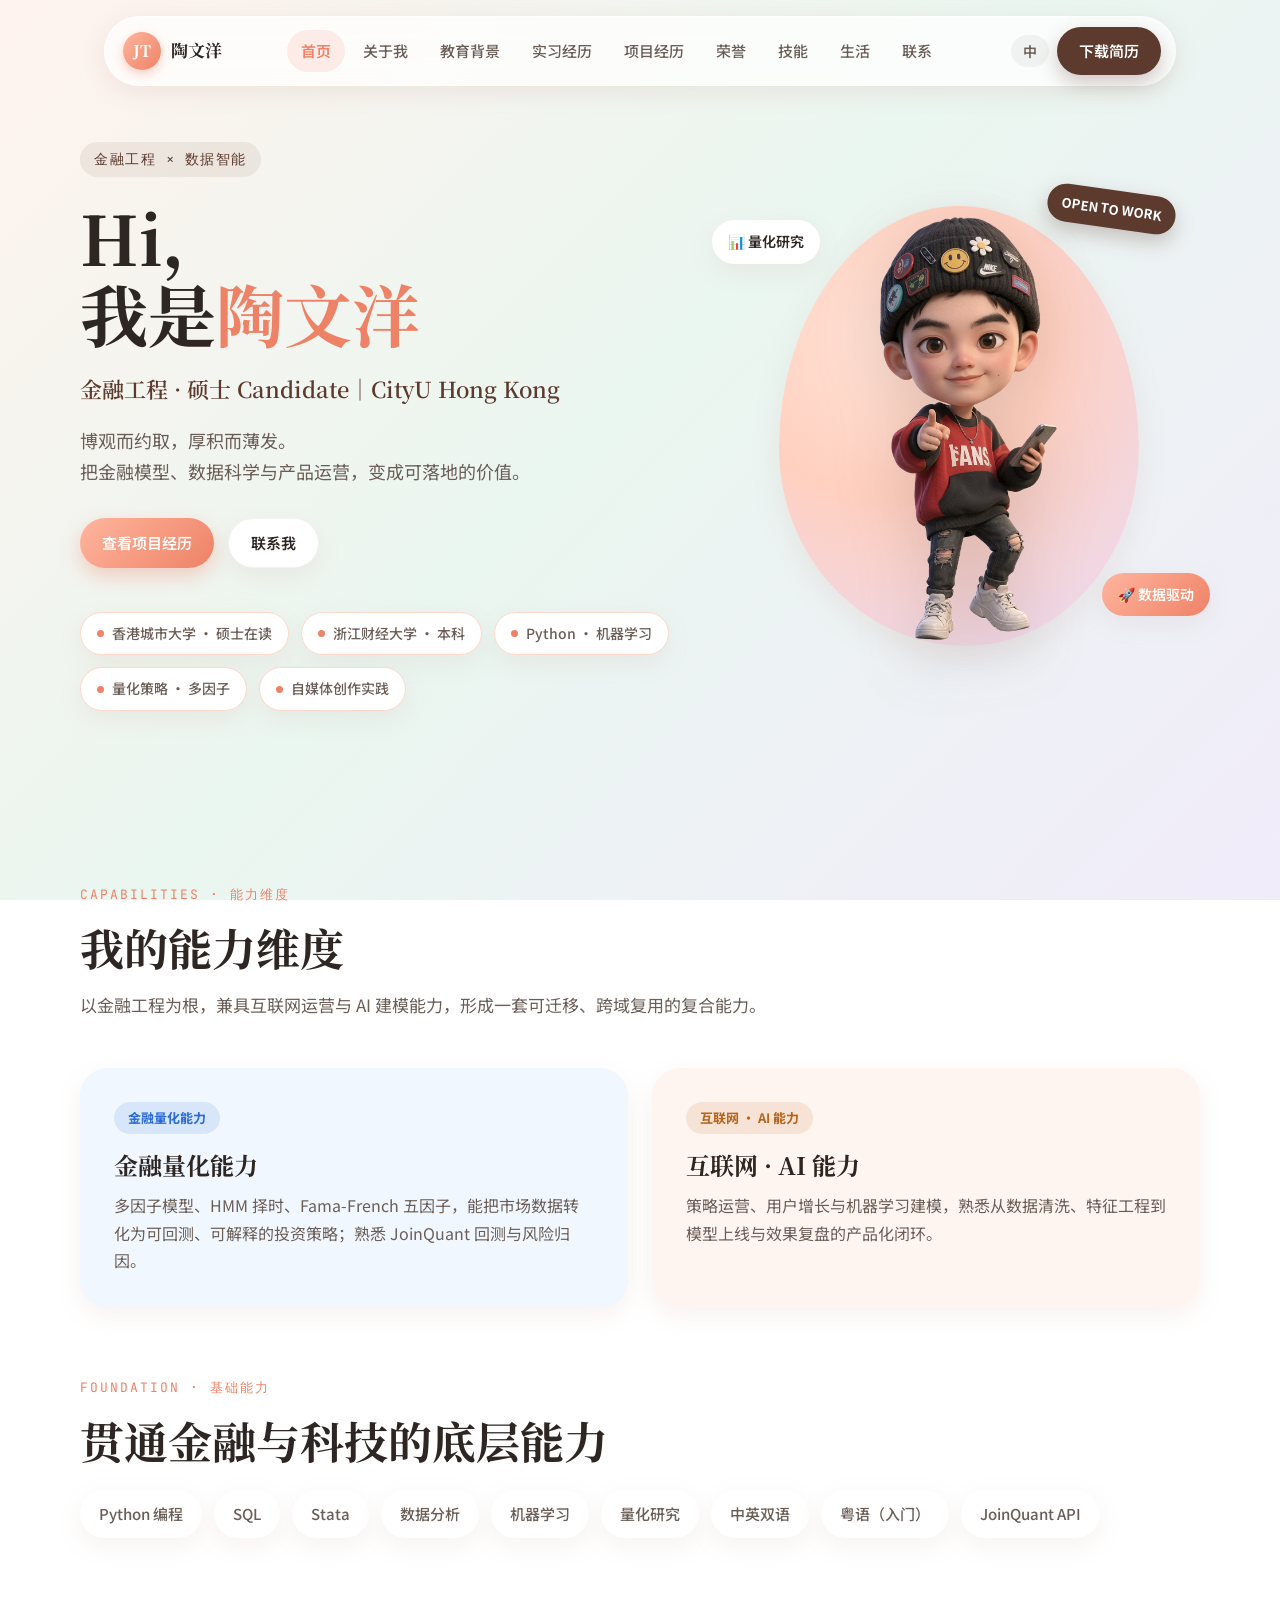
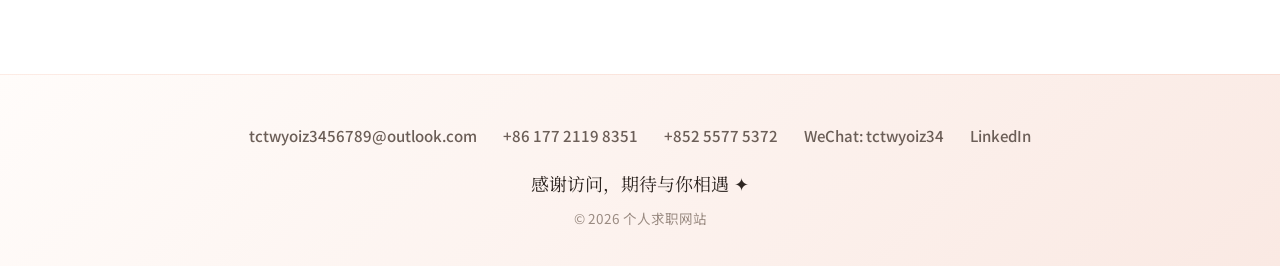
==== index.html @ 3be564c4 "Add files via upload" ====
<!DOCTYPE html>
<html lang="zh" data-page-node-id="HGCZAu6SCkssyH4ONYAT6A">
<head data-page-node-id="ztMA5O6Jk74NtXg8DKjMYG">
  <meta charset="UTF-8" data-page-node-id="okdvc0rqCOAyq1z3AoOAIO" />
  <meta name="viewport" content="width=device-width, initial-scale=1.0" data-page-node-id="atjAJL4JmsKKBjh7HoOicW" />
  <title>陶文洋 · 个人求职网站 | 金融工程 × 数据智能</title>
  <meta name="description" content="陶文洋，金融工程硕士 Candidate，专注金融量化与互联网·AI 双赛道。个人求职作品集。" data-page-node-id="PB8lwbDguREFxA2iLBNJ2D" />
  <link rel="icon" href="favicon.svg" type="image/svg+xml" data-page-node-id="lYcOvZOAtl0l9BUvnT6x2y" />
  <link rel="preconnect" href="https://fonts.googleapis.com" data-page-node-id="ipzkVomlw5WcFRAFGC3YGU" />
  <link rel="preconnect" href="https://fonts.gstatic.com" crossorigin data-page-node-id="OfeUR58mYa88HsqgcDB9MX" />
  <link href="https://fonts.googleapis.com/css2?family=Noto+Serif+SC:wght@500;700;900&family=Noto+Sans+SC:wght@400;500;700&family=JetBrains+Mono:wght@500;700&display=swap" rel="stylesheet" data-page-node-id="m3yijXS50ku7oP0UhLDVDu" />
  <link rel="stylesheet" href="css/style.css" data-page-node-id="I8Vbx2D0aiIJTwcYyL7A0w" />
</head>
<body data-page-node-id="hYBtbyQbdFGVHDDGsv6AEk">

  <!-- ===== 导航 (修改导航链接请编辑此处) ===== -->
  <header class="nav" data-page-node-id="6wsp2SfsJW3I4ilmCkv4wM">
    <div class="nav-inner" data-page-node-id="azlL2wlQqPzliMwYlq8Cqc">
      <a class="brand" href="index.html" data-page-node-id="M5NTtMMhMzD7dIlImCDphD">
        <span class="brand-mark" data-page-node-id="Iva7DBSZ3DpYc9AAegDK9s">JT</span>
        <span class="brand-name" data-page-node-id="jWvAaGuV7AE2c5D4H3Ldff">陶文洋<span class="en" data-page-node-id="yWorthalez8X5XIBQxLYBg">Jason Tao</span></span>
      </a>
      <nav class="nav-links" id="navLinks" data-page-node-id="oaIxpnujLwlpHmhLCc3vUu">
        <a href="index.html" class="nav-link active" data-page-node-id="DvYVf6YpEthguFYqHiN1xa">首页<span class="en" data-page-node-id="Dxp3lV4vPGDH60gCmUEFe2">Home</span></a>
        <a href="about.html" class="nav-link" data-page-node-id="C2Rn5Ttvz99diOAYZId3iS">关于我<span class="en" data-page-node-id="UQL71hx9iTyB6U7ubv2bJK">About</span></a>
        <a href="education.html" class="nav-link" data-page-node-id="jRRTIvftXOGCrFhweIIQvN">教育背景<span class="en" data-page-node-id="HraQ6DBRVkSQqJN0jchoPb">Education</span></a>
        <a href="experience.html" class="nav-link" data-page-node-id="7sznHyNEAHzp6gCNDh43Af">实习经历<span class="en" data-page-node-id="ajGaj5RjOqFYc8KhWw6AkU">Experience</span></a>
        <a href="projects.html" class="nav-link" data-page-node-id="gLWFcgfh42DO2Ua69LxfEh">项目经历<span class="en" data-page-node-id="vXVlvmGCMGJfBEHS90t438">Projects</span></a>
        <a href="honors.html" class="nav-link" data-page-node-id="AsiPuQl8VYMZNdKSEeGCT1">荣誉<span class="en" data-page-node-id="cpeSrlrFBumrq1B7dasQQ2">Honors</span></a>
        <a href="skills.html" class="nav-link" data-page-node-id="9EeXedzUL9mwE3RoP1Bqkw">技能<span class="en" data-page-node-id="4e2kDvM4vXPnr2GbPGQT5u">Skills</span></a>
        <a href="life.html" class="nav-link" data-page-node-id="3TQETULD5VaLRDDQntkN8Z">生活<span class="en" data-page-node-id="nS8OkK5wEjHlEuGhWfxbwp">Life</span></a>
        <a href="contact.html" class="nav-link" data-page-node-id="ODPrbhNFMTrLta4YXChsmy">联系<span class="en" data-page-node-id="HK3AHSlRPppPAF0AefjosV">Contact</span></a>
      </nav>
      <div class="nav-actions" data-page-node-id="4JTWXA9i94E9KGYX30EgIO">
        <button class="lang-toggle" id="langToggle" aria-pressed="false" data-page-node-id="v0tyjlV9k3yO5RoJ5mbQmK"><span class="zh" data-page-node-id="iOwQlHqnkni3JB7F2kh2Xp">中</span><span class="en" data-page-node-id="ApRNQJ4B96JOzGtteyUjBe">EN</span></button>
        <a class="btn btn-cocoa" href="contact.html" data-page-node-id="UkM9Prh23BmYmo3nyWvw7y">下载简历<span class="en" data-page-node-id="uOiN682wVUHZUyPEBogty2">CV</span></a>
        <button class="nav-burger" id="navBurger" aria-label="菜单" data-page-node-id="dMd8npaTsB8ShnSmP2pvCT">☰</button>
      </div>
    </div>
  </header>

  <main data-page-node-id="Sk23AwGW92ocGoupwdxRRt">
    <!-- ===== Hero ===== -->
    <section class="hero container" data-page-node-id="kCX5NRdAInGhgAdZJDXrEL">
      <div class="hero-grid" data-page-node-id="XnhyWxDB4tHoLNGZK0jVSM">
        <div class="hero-left" data-page-node-id="Nr1gHcx1xA1qUfOAamsyTS">
          <span class="hero-eyebrow" data-page-node-id="VbIqShwkXaa4EEfw1yEztp">金融工程 × 数据智能</span>
          <h1 class="hero-title" data-page-node-id="xfJoajE42vMWG7uY2NGisi">Hi，<br  data-page-node-id="kUvfpS9HjF1U1ZDuTrrEBx"/>我是<span class="accent" data-page-node-id="eSCwtOgoaW5n5dcxHPpOZJ">陶文洋</span></h1>
          <p class="hero-sub" data-page-node-id="WHyxgEuM7bh4q5C0L9F9uC">金融工程 · 硕士 Candidate｜CityU Hong Kong</p>
          <p class="hero-intro" data-page-node-id="OhuVehTMVu5YUVWGEdFTis">博观而约取，厚积而薄发。<br  data-page-node-id="FqtRRG7Rx0WvNEyyIHaEj8"/>把金融模型、数据科学与产品运营，变成可落地的价值。</p>
          <div class="hero-cta" data-page-node-id="r0gTTeQOYsEyCqKIEsUNd6">
            <a class="btn btn-coral" href="projects.html" data-page-node-id="Lw497bhqlxhDjCFfDTwWVY">查看项目经历<span class="en" data-page-node-id="n76OEnfqSioXlixY888YFQ">View Projects</span></a>
            <a class="btn btn-ghost" href="contact.html" data-page-node-id="DGUVJnBN4ibbMHxDrhPh5x">联系我<span class="en" data-page-node-id="ACJFyJ1iKCLeYYRXU5O2TS">Contact</span></a>
          </div>
          <div class="trust" data-page-node-id="YVHhR92HFBDaFelAOmZoeC">
            <span class="trust-chip" data-page-node-id="0ESbCfH5ufNpXWIblBEHDq"><span class="dot" data-page-node-id="ym3hHJZE03CwvTI8TDG71L"></span>香港城市大学 · 硕士在读</span>
            <span class="trust-chip" data-page-node-id="MGE9T8GaBUu2L7jG1BB8wV"><span class="dot" data-page-node-id="D22ixZ1GFZAxlumRiEmcr4"></span>浙江财经大学 · 本科</span>
            <span class="trust-chip" data-page-node-id="lW4qqjDWyPCUV8InPqcEru"><span class="dot" data-page-node-id="IdmvotSUMJ94KpD54wsRAb"></span>Python · 机器学习</span>
            <span class="trust-chip" data-page-node-id="otDS4l9G0JikWYbIHmNngi"><span class="dot" data-page-node-id="ghso9BrgWDfsvnKH8UHxIH"></span>量化策略 · 多因子</span>
            <span class="trust-chip" data-page-node-id="yU77paHA8JD7Erxk3jyKFZ"><span class="dot" data-page-node-id="NeFx4JdPAOoesEqYIiOMJ6"></span>自媒体创作实践</span>
          </div>
        </div>

        <div class="hero-portrait" data-page-node-id="HGV7Dt9VeCLxuc0ugU2LBy">
          <div class="hero-blob" data-page-node-id="KX4weX3c8CYZCCLlb5JCHd"></div>
          <div class="hero-photo-tilt">
            <img class="hero-photo" src="assets/avatar/avatar.png" alt="陶文洋形象照" data-page-node-id="n1ypHEOOnbJhDdtjPtlYXQ" />
          </div>
          <span class="greeting-bubble">👋 你好呀！</span>
          <span class="open-sticker" data-page-node-id="cg4m66Ra93QukkjnvC3R5l">OPEN TO WORK</span>
          <span class="hero-bubble b1" data-page-node-id="udQBppInl4jX3PWd0UbpXZ">📊 量化研究</span>
          <span class="hero-bubble b2" data-page-node-id="B6LHmWM5aWfhj5dv4ORext">🚀 数据驱动</span>
        </div>
      </div>
    </section>

    <!-- ===== 能力维度 (Pillars) ===== -->
    <section class="section container" data-page-node-id="4qb6lddgFLiKHb6AuDlyIi">
      <div class="section-head" data-page-node-id="XzYlnbyTclmayeqjJ8RU1K">
        <span class="eyebrow" data-page-node-id="EoxAAvEYRP3YxSR7i7wHWW">Capabilities · 能力维度</span>
        <h2 class="section-title" data-page-node-id="eeBYGEHiNToaNBGTuTKB0c">我的能力维度</h2>
        <p class="section-desc" data-page-node-id="iHHP5mq6ARusMEGp8CJQP1">以金融工程为根，兼具互联网运营与 AI 建模能力，形成一套可迁移、跨域复用的复合能力。</p>
      </div>
      <div class="pillars" data-page-node-id="awJnLFqe12il48XCGyDDYX">
        <div class="pillar-card blue" data-page-node-id="lalY9soUdKyuTJtl66RWWY">
          <span class="pillar-tag" data-page-node-id="8p9xKWOMEZWUeUafOUenO2">金融量化能力</span>
          <h3 data-page-node-id="6EcgmgLk8hf1nkekhWBs5H">金融量化能力</h3>
          <p data-page-node-id="9guZuypusHFeiWAY4nPVQl">多因子模型、HMM 择时、Fama-French 五因子，能把市场数据转化为可回测、可解释的投资策略；熟悉 JoinQuant 回测与风险归因。</p>
        </div>
        <div class="pillar-card peach" data-page-node-id="w9BWcxhA1by2PS6oqBiBiJ">
          <span class="pillar-tag" data-page-node-id="Gu7H2u9fmV84HVXJhog8kA">互联网 · AI 能力</span>
          <h3 data-page-node-id="JMLzoftyLbI3jJsiy5UUUu">互联网 · AI 能力</h3>
          <p data-page-node-id="WXGXzPVGOGbjG3HyGkrHez">策略运营、用户增长与机器学习建模，熟悉从数据清洗、特征工程到模型上线与效果复盘的产品化闭环。</p>
        </div>
      </div>

      <!-- 基础能力 -->
      <div class="foundation section-head" style="margin-top:64px;margin-bottom:0;" data-page-node-id="dUEFXOutkCx1bNRkHGxhoA">
        <span class="eyebrow" data-page-node-id="39sD5ioiSeECnFjIWfuF3C">Foundation · 基础能力</span>
        <h2 class="section-title" data-page-node-id="m6EH7sx9rJmlWiZUOJHiKU">贯通金融与科技的底层能力</h2>
      </div>
      <div class="chip-row" data-page-node-id="kzS0aGUZiHECz9YFuKvXy0">
        <span class="chip" data-page-node-id="bnt8k8asngT45tgMhxornY">Python 编程</span>
        <span class="chip" data-page-node-id="cTaPnIryZnJPgxLD8DGHPj">SQL</span>
        <span class="chip" data-page-node-id="8IOXlj5rSFY73ihZZnnB1w">Stata</span>
        <span class="chip" data-page-node-id="WYV7sY7AXcAyCHHDmERw6e">数据分析</span>
        <span class="chip" data-page-node-id="GMKAK7QevX6a7YYOODFr29">机器学习</span>
        <span class="chip" data-page-node-id="BN6aUrd01XHdaIZ9aWIzDc">量化研究</span>
        <span class="chip" data-page-node-id="fXWxZuqDkVKlDl2sd1LhzJ">中英双语</span>
        <span class="chip" data-page-node-id="9RhUkP2di4yifQVsB4pvfR">粤语（入门）</span>
        <span class="chip" data-page-node-id="p7X8eSK06aKg7c96JufEyX">JoinQuant API</span>
      </div>
    </section>
  </main>

  <!-- ===== 页脚 ===== -->
  <footer class="footer" data-page-node-id="If5BLTi0AkA21oQnDkbyLo">
    <div class="footer-inner" data-page-node-id="qrSNuOX9yaHE77ggRrOZtF">
      <div class="footer-contact" data-page-node-id="24LrbbiNY7FusYqMOA5mFr">
        <a href="mailto:tctwyoiz3456789@outlook.com" data-page-node-id="e9vYpSnWDSXZbjJUGneBIW">tctwyoiz3456789@outlook.com</a>
        <a href="tel:+8617721198351" data-page-node-id="Gx67Iby0rZ4EI8cJgrvdKw">+86 177 2119 8351</a>
        <a href="tel:+85255775372" data-page-node-id="p8C7RdXkdpTzZweRn0bALK">+852 5577 5372</a>
        <span data-page-node-id="aQqH3SNRKsyUoGHsLzRa7J">WeChat: tctwyoiz34</span>
        <a href="https://www.linkedin.com/in/wenyang-tao-t55775372" target="_blank" rel="noopener" data-page-node-id="RBtqF8cVFiSPauZwQnNECX">LinkedIn</a>
      </div>
      <p class="footer-sign" data-page-node-id="yd0NRMvc19B8yGkn4LhNgR">感谢访问，期待与你相遇 ✦</p>
      <p class="footer-copy" data-page-node-id="KS7kyJKObi59AbEGEGCTAp">© 2026 个人求职网站</p>
    </div>
  </footer>

  <script src="js/main.js"></script>
</body>
</html>
---- css/style.css ----
/* =============================================================
   陶文洋 · 个人求职网站 — 共享样式表 (style.css)
   设计语言：轻熟 Z 世代 / 柔和粉彩 (蜜桃 → 薄荷 → 淡紫)
   修改指南：所有可调整的“设计变量”都集中在下方的 :root 里，
   改颜色 / 字体 / 圆角 / 阴影，只需动这一处，全站即时生效。
   ============================================================= */

:root {
  /* ---------- 配色 (Color) ---------- */
  --peach:        #FFD9C9;   /* 蜜桃 */
  --mint:         #D9F0E6;   /* 薄荷 */
  --lavender:     #E6E0F5;   /* 淡紫 */
  --coral:        #EE8266;   /* 主强调色 · 珊瑚 */
  --coral-light:  #FFB59E;   /* 珊瑚浅色 */
  --cocoa:        #5C3A2E;   /* 暖可可 · 主行动按钮 */
  --cocoa-soft:   #7A5246;
  --ink:          #2E2622;   /* 主文字 · 暖近黑 */
  --ink-soft:     #6B5E57;   /* 次要文字 */
  --ink-faint:    #9A8B82;   /* 占位 / 辅助 */
  --white:        #FFFFFF;
  --card-blue:    #F0F7FF;   /* 金融量化能力卡背景 */
  --tag-blue:     #2B6BD6;   /* 金融量化标签 */
  --card-peach:   #FFF5F0;   /* 互联网·AI 能力卡背景 */
  --tag-brown:    #B5651D;   /* 互联网·AI 标签 · 暖棕 */

  /* 背景渐变 (全站柔和粉彩) */
  --bg-gradient: linear-gradient(135deg, #FFF3EE 0%, #EAF6F0 48%, #F1ECFA 100%);
  --footer-gradient: linear-gradient(135deg, #FFFCFA 0%, #FAE9E3 100%);
  --hero-blob:  radial-gradient(circle at 30% 30%, #FFE3D6 0%, #FFD0C0 40%, #E9DBF6 100%);

  /* ---------- 字体 (Typography) ---------- */
  --font-display: "Noto Serif SC", "Songti SC", "SimSun", serif;
  --font-body:    "Noto Sans SC", "Inter", system-ui, -apple-system, "PingFang SC", sans-serif;
  --font-mono:    "JetBrains Mono", "SFMono-Regular", Consolas, monospace;

  /* ---------- 圆角 (Radius) ---------- */
  --r-sm: 12px;
  --r:    20px;
  --r-lg: 28px;
  --r-pill: 999px;

  /* ---------- 阴影 (Shadow) ---------- */
  --sh-soft: 0 10px 30px rgba(180, 130, 110, 0.12);
  --sh-card: 0 8px 24px rgba(180, 130, 110, 0.10);
  --sh-nav:  0 6px 24px rgba(180, 130, 110, 0.14);
  --sh-cocoa: 0 8px 20px rgba(92, 58, 46, 0.28);

  /* ---------- 布局 (Layout) ---------- */
  --maxw: 1120px;
  --gap: 24px;
  --section-y: 96px;
}

/* =============================================================
   Base / Reset
   ============================================================= */
*, *::before, *::after { box-sizing: border-box; }
html { scroll-behavior: smooth; }
body {
  margin: 0;
  font-family: var(--font-body);
  color: var(--ink);
  background: var(--bg-gradient);
  background-attachment: fixed;
  line-height: 1.7;
  -webkit-font-smoothing: antialiased;
  text-rendering: optimizeLegibility;
}
img { max-width: 100%; display: block; }
a { color: inherit; text-decoration: none; }
h1, h2, h3, h4 { font-family: var(--font-display); font-weight: 700; line-height: 1.25; margin: 0; color: var(--ink); }
p { margin: 0; }
button { font-family: inherit; cursor: pointer; border: none; background: none; }

/* 双语切换：默认显示中文，英文隐藏 */
.zh { display: inline; }
.en { display: none; }
html[lang="en"] .zh { display: none; }
html[lang="en"] .en { display: inline; }

.container { max-width: var(--maxw); margin: 0 auto; padding: 0 24px; }

/* =============================================================
   导航 (Navigation) — 毛玻璃胶囊
   ============================================================= */
.nav {
  position: sticky; top: 16px; z-index: 100;
  margin: 16px auto 0; max-width: var(--maxw);
  padding: 0 24px;
}
.nav-inner {
  display: flex; align-items: center; justify-content: space-between;
  gap: 16px;
  background: rgba(255, 255, 255, 0.75);
  backdrop-filter: blur(14px);
  -webkit-backdrop-filter: blur(14px);
  border: 1px solid rgba(255, 255, 255, 0.6);
  border-radius: var(--r-pill);
  box-shadow: var(--sh-nav);
  padding: 10px 14px 10px 18px;
}
.brand { display: flex; align-items: center; gap: 10px; flex-shrink: 0; }
.brand-mark {
  width: 38px; height: 38px; border-radius: 50%;
  display: grid; place-items: center;
  font-family: var(--font-display); font-weight: 700; font-size: 16px; color: #fff;
  background: linear-gradient(135deg, var(--coral-light), var(--coral));
  box-shadow: 0 4px 12px rgba(238, 130, 102, 0.4);
}
.brand-name { font-family: var(--font-display); font-weight: 700; font-size: 17px; }

.nav-links { display: flex; align-items: center; gap: 4px; flex-wrap: wrap; justify-content: center; }
.nav-link {
  position: relative;
  padding: 8px 14px; border-radius: var(--r-pill);
  font-size: 15px; color: var(--ink-soft); font-weight: 500;
  transition: color .2s, background .2s;
  white-space: nowrap;
}
.nav-link:hover { color: var(--ink); background: rgba(238,130,102,0.10); }
.nav-link.active { color: var(--coral); font-weight: 600; background: rgba(238,130,102,0.14); }

.nav-actions { display: flex; align-items: center; gap: 8px; flex-shrink: 0; }
.lang-toggle {
  display: inline-flex; align-items: center; gap: 2px;
  padding: 6px 12px; border-radius: var(--r-pill);
  background: rgba(46,38,34,0.05); color: var(--ink-soft);
  font-weight: 600; font-size: 14px; transition: background .2s, color .2s;
}
.lang-toggle .en { color: var(--ink-faint); }
.lang-toggle[aria-pressed="true"] { background: rgba(238,130,102,0.16); color: var(--coral); }
.lang-toggle[aria-pressed="true"] .zh { color: var(--ink-faint); }
.lang-toggle[aria-pressed="true"] .en { color: var(--coral); }

.btn {
  display: inline-flex; align-items: center; justify-content: center; gap: 8px;
  padding: 11px 22px; border-radius: var(--r-pill);
  font-weight: 600; font-size: 15px; transition: transform .15s, box-shadow .2s, background .2s;
}
.btn:hover { transform: translateY(-2px); }
.btn-cocoa { background: var(--cocoa); color: #fff; box-shadow: var(--sh-cocoa); }
.btn-cocoa:hover { background: var(--cocoa-soft); }
.btn-coral { background: linear-gradient(135deg, var(--coral-light), var(--coral)); color: #fff; box-shadow: 0 8px 20px rgba(238,130,102,0.35); }
.btn-ghost { background: #fff; color: var(--ink); box-shadow: var(--sh-card); border: 1px solid rgba(46,38,34,0.06); }

.nav-burger { display: none; font-size: 22px; color: var(--ink); padding: 4px 10px; }

/* =============================================================
   区块通用 (Section)
   ============================================================= */
.section { padding: var(--section-y) 0; }
.section-head { max-width: 720px; margin-bottom: 48px; }
.eyebrow {
  display: inline-block; font-family: var(--font-mono); font-size: 13px; letter-spacing: 2px;
  color: var(--coral); text-transform: uppercase; margin-bottom: 14px;
}
.section-title { font-size: clamp(30px, 4vw, 44px); }
.section-desc { margin-top: 16px; color: var(--ink-soft); font-size: 17px; }

/* =============================================================
   首页 Hero
   ============================================================= */
.hero { padding: 56px 0 72px; }
.hero-grid {
  display: grid; grid-template-columns: 1.1fr 0.9fr; gap: 48px; align-items: center;
}
.hero-eyebrow {
  display: inline-block; font-family: var(--font-mono); font-size: 14px; letter-spacing: 1.5px;
  color: var(--cocoa); background: rgba(92,58,46,0.08);
  padding: 6px 14px; border-radius: var(--r-pill); margin-bottom: 22px;
}
.hero-title { font-size: clamp(40px, 6vw, 68px); line-height: 1.12; }
.hero-title .accent { color: var(--coral); }
.hero-sub { margin-top: 18px; font-family: var(--font-display); font-size: 22px; color: var(--cocoa); font-weight: 600; }
.hero-intro { margin-top: 18px; font-size: 18px; color: var(--ink-soft); max-width: 520px; }
.hero-cta { margin-top: 32px; display: flex; gap: 14px; flex-wrap: wrap; }

/* Hero 右侧人像 */
.hero-portrait { position: relative; display: grid; place-items: center; min-height: 460px; }
.hero-blob {
  position: absolute; width: 360px; height: 440px; border-radius: 50% 50% 48% 52% / 55% 55% 45% 45%;
  background: var(--hero-blob); box-shadow: var(--sh-soft); filter: blur(0.3px);
}
.hero-photo {
  position: relative; z-index: 2; width: 300px; height: 440px; object-fit: contain;
  filter: drop-shadow(0 18px 32px rgba(120,80,70,0.22));
}
.hero-bubble {
  position: absolute; z-index: 3; background: #fff; border-radius: var(--r-pill);
  padding: 10px 16px; font-size: 14px; font-weight: 600; color: var(--ink);
  box-shadow: var(--sh-card);
}
.hero-bubble.b1 { top: 24px; left: -6px; }
.hero-bubble.b2 { bottom: 40px; right: -10px; background: linear-gradient(135deg, var(--coral-light), var(--coral)); color: #fff; }
.open-sticker {
  position: absolute; z-index: 4; top: -6px; right: 24px;
  background: var(--cocoa); color: #fff; font-weight: 700; font-size: 13px;
  padding: 8px 14px; border-radius: var(--r-pill); transform: rotate(8deg);
  box-shadow: var(--sh-cocoa);
}

/* =============================================================
   信任条 chips (Trust strip)
   ============================================================= */
.trust { display: flex; flex-wrap: wrap; gap: 12px; margin-top: 44px; }
.trust-chip {
  display: inline-flex; align-items: center; gap: 8px;
  background: #fff; border: 1px solid var(--peach);
  color: var(--ink-soft); font-size: 14px; font-weight: 500;
  padding: 9px 16px; border-radius: var(--r-pill); box-shadow: var(--sh-card);
}
.trust-chip .dot { width: 7px; height: 7px; border-radius: 50%; background: var(--coral); }

/* =============================================================
   能力维度 (Pillars) — 双卡
   ============================================================= */
.pillars { display: grid; grid-template-columns: 1fr 1fr; gap: 24px; }
.pillar-card {
  border-radius: var(--r-lg); padding: 34px; box-shadow: var(--sh-card);
  transition: transform .2s, box-shadow .2s;
}
.pillar-card:hover { transform: translateY(-4px); box-shadow: var(--sh-soft); }
.pillar-card.blue { background: var(--card-blue); }
.pillar-card.peach { background: var(--card-peach); }
.pillar-tag {
  display: inline-block; font-size: 13px; font-weight: 700; padding: 5px 14px;
  border-radius: var(--r-pill); margin-bottom: 16px;
}
.pillar-card.blue .pillar-tag { background: rgba(43,107,214,0.12); color: var(--tag-blue); }
.pillar-card.peach .pillar-tag { background: rgba(181,101,29,0.12); color: var(--tag-brown); }
.pillar-card h3 { font-size: 24px; margin-bottom: 12px; }
.pillar-card p { color: var(--ink-soft); font-size: 16px; }

/* 基础能力 chips */
.foundation { margin-top: 24px; }
.chip-row { display: flex; flex-wrap: wrap; gap: 12px; margin-top: 22px; }
.chip {
  background: #fff; border-radius: var(--r-pill); padding: 10px 18px;
  font-size: 15px; font-weight: 500; color: var(--ink-soft);
  box-shadow: var(--sh-card); border: 1px solid rgba(255,255,255,0.7);
}

/* =============================================================
   通用卡片网格
   ============================================================= */
.grid-2 { display: grid; grid-template-columns: 1fr 1fr; gap: 24px; }
.grid-3 { display: grid; grid-template-columns: repeat(3, 1fr); gap: 24px; }
.card {
  background: #fff; border-radius: var(--r-lg); padding: 30px;
  box-shadow: var(--sh-card); border: 1px solid rgba(255,255,255,0.7);
  transition: transform .2s, box-shadow .2s;
}
.card:hover { transform: translateY(-4px); box-shadow: var(--sh-soft); }
.card h3 { font-size: 21px; margin-bottom: 10px; }
.card .muted { color: var(--ink-soft); font-size: 15px; }
.tag {
  display: inline-block; font-size: 12.5px; font-weight: 700; padding: 4px 12px;
  border-radius: var(--r-pill); margin-bottom: 14px;
}
.tag-blue { background: var(--card-blue); color: var(--tag-blue); }
.tag-brown { background: var(--card-peach); color: var(--tag-brown); }
.tag-coral { background: rgba(238,130,102,0.14); color: var(--coral); }
.tag-mint { background: rgba(80,170,130,0.14); color: #2E8B6B; }

/* =============================================================
   教育 / 实习 时间线卡
   ============================================================= */
.timeline-card {
  display: grid; grid-template-columns: 48px 1fr; gap: 24px;
  background: #fff; border-radius: var(--r-lg); padding: 32px;
  box-shadow: var(--sh-card); border: 1px solid rgba(255,255,255,0.7);
}
.rail { position: relative; display: flex; flex-direction: column; align-items: center; }
.rail .dot { width: 16px; height: 16px; border-radius: 50%; background: var(--coral); box-shadow: 0 0 0 5px rgba(238,130,102,0.18); margin-top: 6px; }
.rail .line { flex: 1; width: 2px; background: linear-gradient(var(--coral-light), var(--lavender)); margin-top: 8px; }
.tc-body .tc-meta { display: flex; flex-wrap: wrap; align-items: baseline; gap: 10px 14px; }
.tc-body h3 { font-size: 22px; }
.tc-date { font-family: var(--font-mono); font-size: 14px; color: var(--coral); font-weight: 600; }
.tc-org { color: var(--ink-soft); font-weight: 600; }
.tc-role { font-size: 15px; color: var(--ink-soft); }
.tc-list { margin: 16px 0 0; padding-left: 0; list-style: none; }
.tc-list li {
  position: relative; padding-left: 22px; margin-bottom: 10px;
  color: var(--ink-soft); font-size: 15.5px;
}
.tc-list li::before { content: ""; position: absolute; left: 4px; top: 11px; width: 7px; height: 7px; border-radius: 50%; background: var(--coral-light); }
.stack { display: flex; flex-wrap: wrap; gap: 8px; margin-top: 16px; }
.stack span { font-family: var(--font-mono); font-size: 12.5px; background: rgba(46,38,34,0.05); color: var(--ink-soft); padding: 4px 10px; border-radius: var(--r-pill); }

/* =============================================================
   项目 (Projects) — 筛选 + 卡片
   ============================================================= */
.filters { display: flex; flex-wrap: wrap; gap: 10px; margin-bottom: 36px; }
.filter-tab {
  padding: 10px 20px; border-radius: var(--r-pill); font-weight: 600; font-size: 15px;
  background: #fff; color: var(--ink-soft); box-shadow: var(--sh-card); transition: all .2s;
}
.filter-tab:hover { color: var(--ink); }
.filter-tab.active { background: linear-gradient(135deg, var(--coral-light), var(--coral)); color: #fff; box-shadow: 0 8px 20px rgba(238,130,102,0.3); }

.project-card {
  background: #fff; border-radius: var(--r-lg); padding: 30px;
  box-shadow: var(--sh-card); border: 1px solid rgba(255,255,255,0.7);
  display: flex; flex-direction: column; gap: 14px; transition: transform .2s, box-shadow .2s;
}
.project-card:hover { transform: translateY(-4px); box-shadow: var(--sh-soft); }
.project-card h3 { font-size: 20px; }
.project-card .desc { color: var(--ink-soft); font-size: 15px; }
.metrics { display: flex; flex-wrap: wrap; gap: 16px; margin-top: 4px; }
.metric .num { font-family: var(--font-mono); font-size: 22px; font-weight: 700; color: var(--coral); }
.metric .lbl { font-size: 12.5px; color: var(--ink-faint); }
.project-card.hidden { display: none; }

/* =============================================================
   技能 2x2
   ============================================================= */
.skill-grid { display: grid; grid-template-columns: 1fr 1fr; gap: 24px; }
.skill-card { background: #fff; border-radius: var(--r-lg); padding: 32px; box-shadow: var(--sh-card); border: 1px solid rgba(255,255,255,0.7); }
.skill-card h3 { font-size: 20px; margin-bottom: 6px; }
.skill-card .sub { color: var(--ink-faint); font-size: 13px; margin-bottom: 18px; }
.skill-item { display: flex; align-items: center; justify-content: space-between; padding: 11px 0; border-bottom: 1px dashed rgba(46,38,34,0.08); }
.skill-item:last-child { border-bottom: none; }
.skill-item .name { font-weight: 500; }
.skill-item .lvl { font-size: 12.5px; color: var(--coral); font-weight: 600; }

/* =============================================================
   荣誉 卡片
   ============================================================= */
.honor-card {
  background: #fff; border-radius: var(--r); padding: 26px; box-shadow: var(--sh-card);
  border: 1px solid rgba(255,255,255,0.7); display: flex; gap: 16px; align-items: flex-start;
  transition: transform .2s, box-shadow .2s;
}
.honor-card:hover { transform: translateY(-3px); box-shadow: var(--sh-soft); }
.honor-ico { flex-shrink: 0; width: 44px; height: 44px; border-radius: 14px; display: grid; place-items: center; background: linear-gradient(135deg, var(--coral-light), var(--coral)); color: #fff; font-size: 20px; }
.honor-card h3 { font-size: 17px; margin-bottom: 4px; }
.honor-card .muted { color: var(--ink-faint); font-size: 13.5px; }

/* =============================================================
   联系 (Contact) 2x2
   ============================================================= */
.contact-grid { display: grid; grid-template-columns: 1fr 1fr; gap: 24px; }
.contact-card {
  background: #fff; border-radius: var(--r-lg); padding: 30px; box-shadow: var(--sh-card);
  border: 1px solid rgba(255,255,255,0.7); display: flex; gap: 18px; align-items: center;
}
.contact-ico { flex-shrink: 0; width: 52px; height: 52px; border-radius: 16px; display: grid; place-items: center; background: var(--card-blue); font-size: 22px; }
.contact-card h3 { font-size: 16px; color: var(--ink-faint); font-family: var(--font-body); font-weight: 600; }
.contact-card a, .contact-card .val { font-size: 18px; font-weight: 600; color: var(--ink); word-break: break-all; }
.cta-band {
  margin-top: 40px; text-align: center; background: linear-gradient(135deg, var(--coral-light), var(--coral));
  border-radius: var(--r-lg); padding: 40px; color: #fff; box-shadow: 0 14px 34px rgba(238,130,102,0.32);
}
.cta-band h3 { color: #fff; font-size: 26px; margin-bottom: 8px; }
.cta-band p { opacity: .92; margin-bottom: 22px; }

/* =============================================================
   关于我 (About)
   ============================================================= */
.about-grid { display: grid; grid-template-columns: 0.8fr 1.2fr; gap: 48px; align-items: start; }
.about-portrait { position: relative; }
.about-portrait img { width: 100%; max-width: 320px; border-radius: var(--r-lg); box-shadow: var(--sh-soft); }
.about-bio p { color: var(--ink-soft); font-size: 16.5px; margin-bottom: 16px; }
.about-traits { display: flex; flex-wrap: wrap; gap: 10px; margin-top: 18px; }
.trait { background: rgba(238,130,102,0.12); color: var(--coral); font-weight: 600; font-size: 14px; padding: 8px 16px; border-radius: var(--r-pill); }

/* =============================================================
   生活 (Life)
   ============================================================= */
.hobby-grid { display: grid; grid-template-columns: repeat(4, 1fr); gap: 20px; }
.hobby-card {
  background: #fff; border-radius: var(--r-lg); padding: 22px; text-align: center;
  box-shadow: var(--sh-card); border: 1px solid rgba(255,255,255,0.7); transition: transform .2s;
}
.hobby-card:hover { transform: translateY(-4px); }
.hobby-card img { width: 100%; height: 180px; object-fit: contain; margin-bottom: 12px; }
.hobby-card h4 { font-family: var(--font-body); font-weight: 700; font-size: 16px; }

/* 旅游横向滚动图集 */
.gallery-scroll {
  display: flex; gap: 18px; overflow-x: auto; padding: 6px 2px 18px;
  scroll-snap-type: x mandatory; -webkit-overflow-scrolling: touch;
}
.gallery-scroll::-webkit-scrollbar { height: 8px; }
.gallery-scroll::-webkit-scrollbar-thumb { background: var(--coral-light); border-radius: 99px; }
.gallery-scroll img { width: 380px; height: 250px; object-fit: cover; border-radius: var(--r); scroll-snap-align: start; box-shadow: var(--sh-card); flex-shrink: 0; }

/* 创作时间线 */
.creation-grid { display: grid; grid-template-columns: repeat(2, 1fr); gap: 24px; }
.creation-card { background: #fff; border-radius: var(--r); padding: 18px; box-shadow: var(--sh-card); border: 1px solid rgba(255,255,255,0.7); }
.creation-card img { width: 100%; border-radius: var(--r-sm); margin-bottom: 12px; }
.creation-card .date { font-family: var(--font-mono); font-size: 13px; color: var(--coral); font-weight: 600; }
.creation-card h4 { font-family: var(--font-body); font-size: 16px; margin-top: 4px; }

/* =============================================================
   页脚 (Footer) — 浅暖渐变，无品牌块
   ============================================================= */
.footer { margin-top: 40px; background: var(--footer-gradient); border-top: 1px solid rgba(238,130,102,0.12); }
.footer-inner { max-width: var(--maxw); margin: 0 auto; padding: 48px 24px 36px; text-align: center; }
.footer-contact { display: flex; flex-wrap: wrap; justify-content: center; gap: 12px 26px; margin-bottom: 20px; }
.footer-contact a, .footer-contact span { color: var(--ink-soft); font-size: 15px; font-weight: 500; }
.footer-contact a:hover { color: var(--coral); }
.footer-sign { font-family: var(--font-display); font-size: 18px; color: var(--ink); margin-bottom: 8px; }
.footer-copy { color: var(--ink-faint); font-size: 13.5px; }

/* =============================================================
   交互增强 (Micro-interactions)
   — 角色动态感（漂浮 / 打招呼 / 鼠标跟随）· 气泡悬浮 · 按压反馈 · 点击涟漪
   说明：纯 CSS + main.js，无需改结构即可生效；要调强度改下面的数值即可。
   ============================================================= */

/* 角色呼吸式漂浮（默认一直轻轻浮动） */
@keyframes floatY {
  0%, 100% { transform: translateY(0) rotate(0deg); }
  50%      { transform: translateY(-14px) rotate(-1.2deg); }
}
.hero-photo {
  animation: floatY 4.5s ease-in-out infinite;
  transform-origin: bottom center;
  will-change: transform;
}
.about-portrait img { animation: floatY 5s ease-in-out infinite; transform-origin: bottom center; }

/* 鼠标跟随倾斜容器（由 main.js 注入 --rx / --ry） */
.hero-photo-tilt {
  position: relative; z-index: 2;
  transform: perspective(900px) rotateY(var(--ry, 0deg)) rotateX(var(--rx, 0deg));
  transition: transform .25s ease-out;
  transform-style: preserve-3d;
}

/* 打招呼气泡：鼠标移入人像区时角色挥手 + 气泡弹出 */
.hero-portrait .greeting-bubble {
  position: absolute; z-index: 6; top: 72px; right: 4px;
  background: #fff; color: var(--ink); font-weight: 700; font-size: 15px;
  padding: 10px 16px; border-radius: 18px; border: 2px solid var(--coral-light);
  box-shadow: var(--sh-soft); pointer-events: none;
  opacity: 0; transform: scale(.5) translateY(10px); transform-origin: bottom left;
  transition: opacity .25s ease, transform .25s cubic-bezier(.34,1.56,.64,1);
}
.hero-portrait .greeting-bubble::after {
  content: ""; position: absolute; left: 22px; bottom: -9px;
  border: 9px solid transparent; border-top-color: #fff; border-bottom: 0;
}
.hero-portrait:hover .greeting-bubble { opacity: 1; transform: scale(1) translateY(0); }
.hero-portrait:hover .hero-photo { animation: wave .8s ease-in-out infinite; }
@keyframes wave {
  0%, 100% { transform: translateY(0) rotate(-5deg); }
  25%      { transform: translateY(-9px) rotate(7deg); }
  50%      { transform: translateY(0) rotate(-4deg); }
  75%      { transform: translateY(-7px) rotate(6deg); }
}

/* 导航链接：气泡悬浮 + 按压 */
.nav-link {
  transition: transform .16s ease, color .2s, background .2s, box-shadow .2s;
}
.nav-link:hover {
  transform: translateY(-2px) scale(1.06);
  background: rgba(238,130,102,0.12);
  box-shadow: 0 8px 18px rgba(238,130,102,0.28);
  color: var(--ink);
}
.nav-link:active { transform: translateY(0) scale(0.95); }

/* 按钮 / 语言切换：气泡感 + 按压 */
.btn, .lang-toggle { transition: transform .16s ease, box-shadow .2s, background .2s, color .2s; }
.btn:hover { transform: translateY(-3px) scale(1.05); box-shadow: 0 14px 30px rgba(92,58,46,0.32); }
.btn-coral:hover { box-shadow: 0 16px 34px rgba(238,130,102,0.46); }
.btn:active { transform: translateY(0) scale(0.95); }
.lang-toggle:hover { transform: translateY(-2px) scale(1.05); box-shadow: 0 8px 18px rgba(238,130,102,0.25); }
.lang-toggle:active { transform: translateY(0) scale(0.95); }

/* 卡片悬停：珊瑚微光（比默认更明显一点） */
.card:hover, .pillar-card:hover, .project-card:hover,
.honor-card:hover, .contact-card:hover, .skill-card:hover {
  box-shadow: 0 16px 38px rgba(238,130,102,0.20), var(--sh-card);
}

/* 点击涟漪 */
.ripple-host { position: relative; overflow: hidden; }
.ripple {
  position: absolute; border-radius: 50%;
  transform: scale(0); animation: rippleAnim .6s ease-out forwards;
  pointer-events: none; z-index: 1;
}
@keyframes rippleAnim { to { transform: scale(2.6); opacity: 0; } }

/* 兴趣卡：漂浮 + 悬停摆动 + 打招呼气泡（气泡由 main.js 注入） */
.hobby-card { position: relative; transition: transform .25s ease, box-shadow .25s ease; }
.hobby-card img { animation: floatY 3.8s ease-in-out infinite; }
.hobby-card:hover { transform: translateY(-8px) scale(1.04); box-shadow: var(--sh-soft); }
.hobby-card:hover img { animation: wiggle .6s ease-in-out; }
@keyframes wiggle {
  0%, 100% { transform: rotate(0deg); }
  25%      { transform: rotate(-8deg); }
  75%      { transform: rotate(8deg); }
}
.hobby-card .hobby-bubble {
  position: absolute; top: 12px; right: 14px; z-index: 3;
  background: #fff; color: var(--coral); font-weight: 700; font-size: 13px;
  padding: 6px 12px; border-radius: 14px; border: 2px solid var(--coral-light);
  box-shadow: var(--sh-card); opacity: 0; transform: scale(.5);
  transition: opacity .25s, transform .25s cubic-bezier(.34,1.56,.64,1); pointer-events: none;
}
.hobby-card:hover .hobby-bubble { opacity: 1; transform: scale(1); }

/* =============================================================
   响应式 (Responsive)
   ============================================================= */
@media (max-width: 920px) {
  .hero-grid { grid-template-columns: 1fr; }
  .hero-portrait { min-height: 380px; order: -1; }
  .pillars, .grid-2, .skill-grid, .contact-grid, .creation-grid { grid-template-columns: 1fr; }
  .hobby-grid { grid-template-columns: repeat(2, 1fr); }
  .grid-3 { grid-template-columns: 1fr; }
  .nav-links {
    position: absolute; top: 64px; left: 0; right: 0;
    flex-direction: column; align-items: stretch; gap: 4px;
    background: rgba(255,255,255,0.96); backdrop-filter: blur(14px);
    border-radius: var(--r); padding: 14px; box-shadow: var(--sh-nav);
    display: none;
  }
  .nav-links.open { display: flex; }
  .nav-burger { display: inline-block; }
  .nav { position: static; }
  .nav-inner { position: relative; }
}
@media (max-width: 560px) {
  .hobby-grid { grid-template-columns: 1fr 1fr; }
  .section { padding: 64px 0; }
  .hero-title { font-size: 40px; }
}
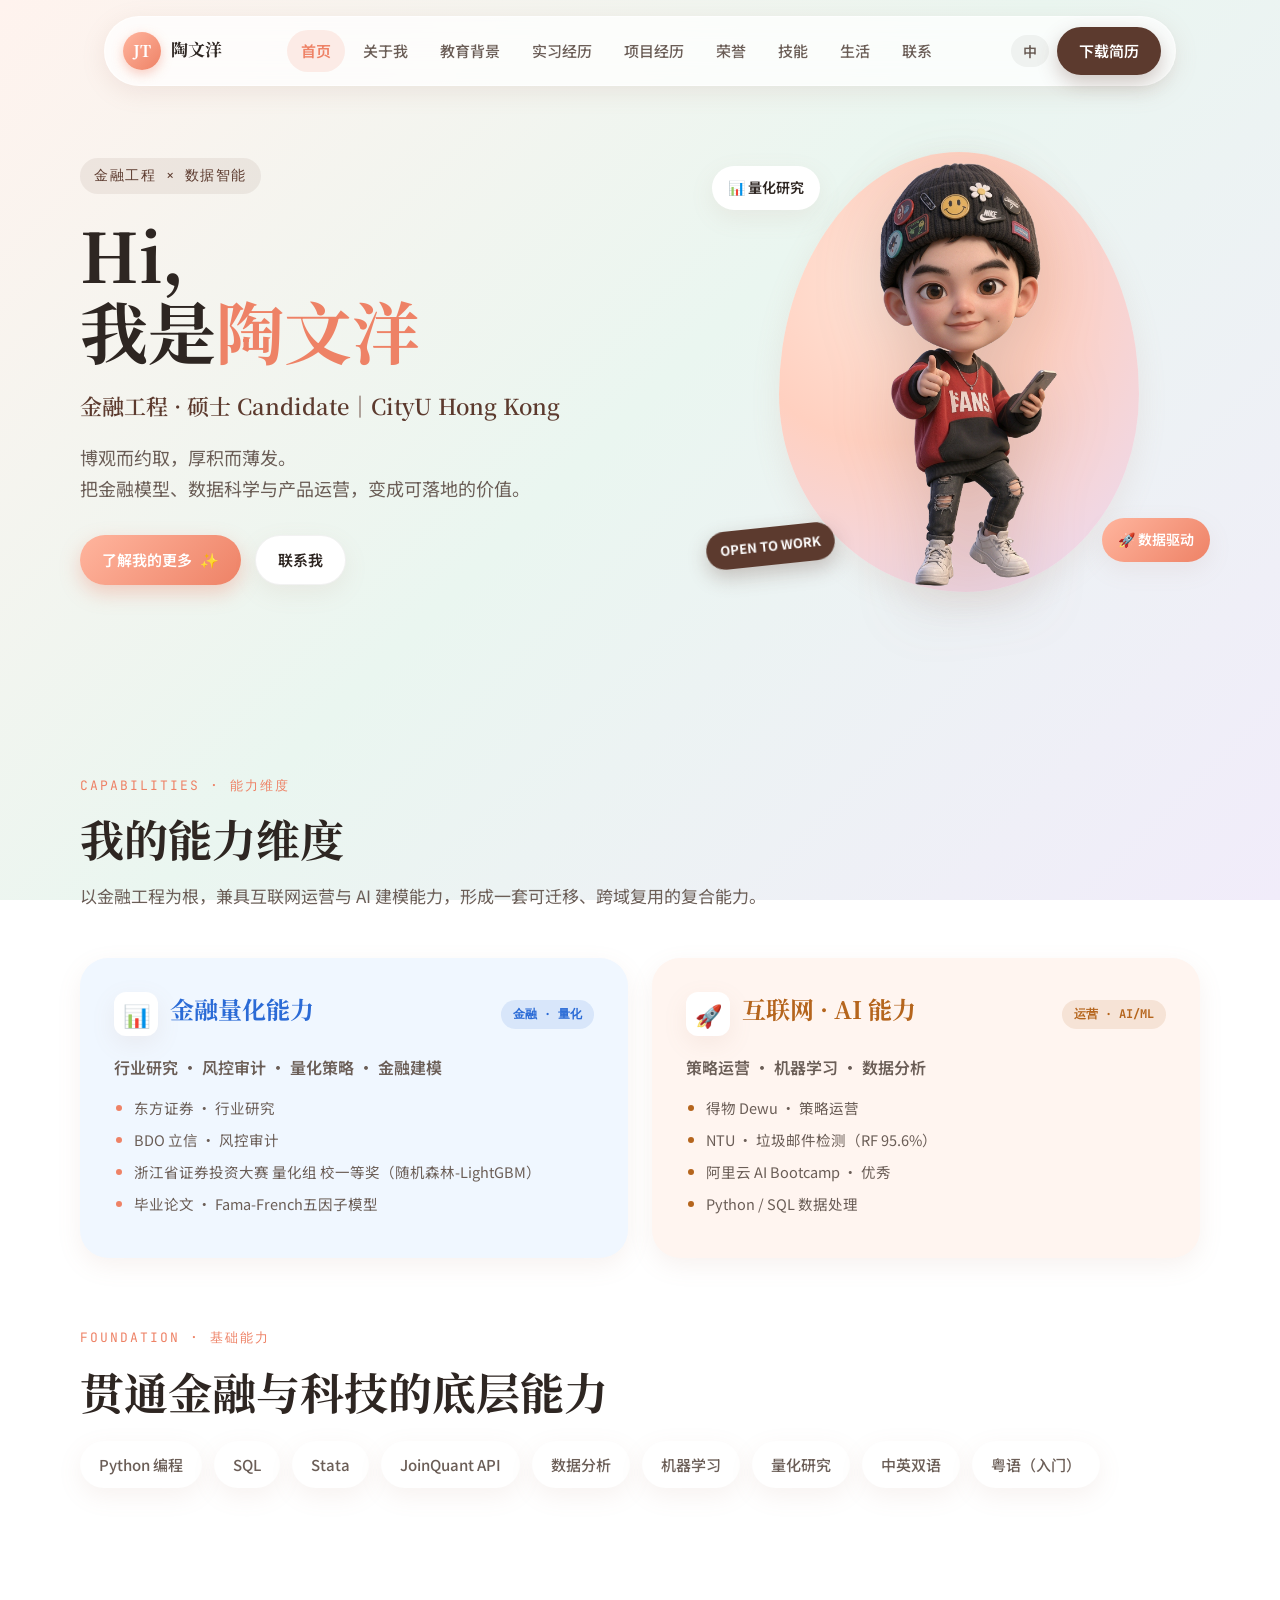
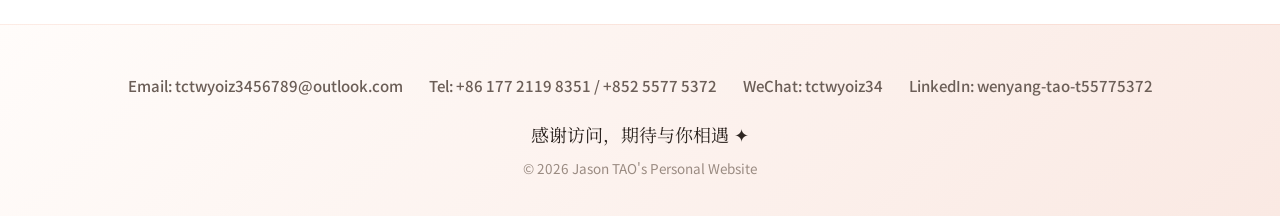
==== commit 20edce31: "Add files via upload" ====
--- a/index.html
+++ b/index.html
@@ -49,27 +49,22 @@
           <p class="hero-sub" data-page-node-id="WHyxgEuM7bh4q5C0L9F9uC">金融工程 · 硕士 Candidate｜CityU Hong Kong</p>
           <p class="hero-intro" data-page-node-id="OhuVehTMVu5YUVWGEdFTis">博观而约取，厚积而薄发。<br  data-page-node-id="FqtRRG7Rx0WvNEyyIHaEj8"/>把金融模型、数据科学与产品运营，变成可落地的价值。</p>
           <div class="hero-cta" data-page-node-id="r0gTTeQOYsEyCqKIEsUNd6">
-            <a class="btn btn-coral" href="projects.html" data-page-node-id="Lw497bhqlxhDjCFfDTwWVY">查看项目经历<span class="en" data-page-node-id="n76OEnfqSioXlixY888YFQ">View Projects</span></a>
+            <a class="btn btn-coral" href="about.html" data-page-node-id="Lw497bhqlxhDjCFfDTwWVY">了解我的更多 <span class="spark">✨</span><span class="en" data-page-node-id="n76OEnfqSioXlixY888YFQ">About Me</span></a>
             <a class="btn btn-ghost" href="contact.html" data-page-node-id="DGUVJnBN4ibbMHxDrhPh5x">联系我<span class="en" data-page-node-id="ACJFyJ1iKCLeYYRXU5O2TS">Contact</span></a>
-          </div>
-          <div class="trust" data-page-node-id="YVHhR92HFBDaFelAOmZoeC">
-            <span class="trust-chip" data-page-node-id="0ESbCfH5ufNpXWIblBEHDq"><span class="dot" data-page-node-id="ym3hHJZE03CwvTI8TDG71L"></span>香港城市大学 · 硕士在读</span>
-            <span class="trust-chip" data-page-node-id="MGE9T8GaBUu2L7jG1BB8wV"><span class="dot" data-page-node-id="D22ixZ1GFZAxlumRiEmcr4"></span>浙江财经大学 · 本科</span>
-            <span class="trust-chip" data-page-node-id="lW4qqjDWyPCUV8InPqcEru"><span class="dot" data-page-node-id="IdmvotSUMJ94KpD54wsRAb"></span>Python · 机器学习</span>
-            <span class="trust-chip" data-page-node-id="otDS4l9G0JikWYbIHmNngi"><span class="dot" data-page-node-id="ghso9BrgWDfsvnKH8UHxIH"></span>量化策略 · 多因子</span>
-            <span class="trust-chip" data-page-node-id="yU77paHA8JD7Erxk3jyKFZ"><span class="dot" data-page-node-id="NeFx4JdPAOoesEqYIiOMJ6"></span>自媒体创作实践</span>
           </div>
         </div>
 
-        <div class="hero-portrait" data-page-node-id="HGV7Dt9VeCLxuc0ugU2LBy">
+        <div class="hero-portrait" data-page-node-id="HGV7Dt9VeCLxuc0ugU2LBy" id="heroPortrait">
           <div class="hero-blob" data-page-node-id="KX4weX3c8CYZCCLlb5JCHd"></div>
-          <div class="hero-photo-tilt">
-            <img class="hero-photo" src="assets/avatar/avatar.png" alt="陶文洋形象照" data-page-node-id="n1ypHEOOnbJhDdtjPtlYXQ" />
+          <div class="hero-photo-tilt" id="heroPhotoTilt">
+            <img class="hero-photo" id="heroPhoto" src="assets/avatar/avatar.png" alt="陶文洋形象照" data-page-node-id="n1ypHEOOnbJhDdtjPtlYXQ" />
           </div>
-          <span class="greeting-bubble">👋 你好呀！</span>
-          <span class="open-sticker" data-page-node-id="cg4m66Ra93QukkjnvC3R5l">OPEN TO WORK</span>
-          <span class="hero-bubble b1" data-page-node-id="udQBppInl4jX3PWd0UbpXZ">📊 量化研究</span>
-          <span class="hero-bubble b2" data-page-node-id="B6LHmWM5aWfhj5dv4ORext">🚀 数据驱动</span>
+          <!-- 互动台词：鼠标经过时多样轮换（带表情） -->
+          <span class="greeting-bubble" id="greetingBubble">你好，我是陶文洋 👋</span>
+          <!-- 常驻浮块：长期显示在人物周边，带浮动特效 -->
+          <span class="open-sticker float-chip f3" data-page-node-id="cg4m66Ra93QukkjnvC3R5l">OPEN TO WORK</span>
+          <span class="hero-bubble b1 float-chip f1" data-page-node-id="udQBppInl4jX3PWd0UbpXZ">📊 量化研究</span>
+          <span class="hero-bubble b2 float-chip f2" data-page-node-id="B6LHmWM5aWfhj5dv4ORext">🚀 数据驱动</span>
         </div>
       </div>
     </section>
@@ -83,14 +78,32 @@
       </div>
       <div class="pillars" data-page-node-id="awJnLFqe12il48XCGyDDYX">
         <div class="pillar-card blue" data-page-node-id="lalY9soUdKyuTJtl66RWWY">
-          <span class="pillar-tag" data-page-node-id="8p9xKWOMEZWUeUafOUenO2">金融量化能力</span>
-          <h3 data-page-node-id="6EcgmgLk8hf1nkekhWBs5H">金融量化能力</h3>
-          <p data-page-node-id="9guZuypusHFeiWAY4nPVQl">多因子模型、HMM 择时、Fama-French 五因子，能把市场数据转化为可回测、可解释的投资策略；熟悉 JoinQuant 回测与风险归因。</p>
+          <div class="pillar-head">
+            <span class="pillar-ico">📊</span>
+            <h3 class="pillar-title">金融量化能力</h3>
+            <span class="pillar-corner">金融 · 量化</span>
+          </div>
+          <p class="pillar-sub">行业研究 · 风控审计 · 量化策略 · 金融建模</p>
+          <ul class="pillar-list">
+            <li>东方证券 · 行业研究</li>
+            <li>BDO 立信 · 风控审计</li>
+            <li>浙江省证券投资大赛 量化组 校一等奖（随机森林-LightGBM）</li>
+            <li>毕业论文 · Fama-French五因子模型</li>
+          </ul>
         </div>
         <div class="pillar-card peach" data-page-node-id="w9BWcxhA1by2PS6oqBiBiJ">
-          <span class="pillar-tag" data-page-node-id="Gu7H2u9fmV84HVXJhog8kA">互联网 · AI 能力</span>
-          <h3 data-page-node-id="JMLzoftyLbI3jJsiy5UUUu">互联网 · AI 能力</h3>
-          <p data-page-node-id="WXGXzPVGOGbjG3HyGkrHez">策略运营、用户增长与机器学习建模，熟悉从数据清洗、特征工程到模型上线与效果复盘的产品化闭环。</p>
+          <div class="pillar-head">
+            <span class="pillar-ico">🚀</span>
+            <h3 class="pillar-title">互联网 · AI 能力</h3>
+            <span class="pillar-corner">运营 · AI/ML</span>
+          </div>
+          <p class="pillar-sub">策略运营 · 机器学习 · 数据分析</p>
+          <ul class="pillar-list">
+            <li>得物 Dewu · 策略运营</li>
+            <li>NTU · 垃圾邮件检测（RF 95.6%）</li>
+            <li>阿里云 AI Bootcamp · 优秀</li>
+            <li>Python / SQL 数据处理</li>
+          </ul>
         </div>
       </div>
 
@@ -103,12 +116,12 @@
         <span class="chip" data-page-node-id="bnt8k8asngT45tgMhxornY">Python 编程</span>
         <span class="chip" data-page-node-id="cTaPnIryZnJPgxLD8DGHPj">SQL</span>
         <span class="chip" data-page-node-id="8IOXlj5rSFY73ihZZnnB1w">Stata</span>
+        <span class="chip" data-page-node-id="p7X8eSK06aKg7c96JufEyX">JoinQuant API</span>
         <span class="chip" data-page-node-id="WYV7sY7AXcAyCHHDmERw6e">数据分析</span>
         <span class="chip" data-page-node-id="GMKAK7QevX6a7YYOODFr29">机器学习</span>
         <span class="chip" data-page-node-id="BN6aUrd01XHdaIZ9aWIzDc">量化研究</span>
         <span class="chip" data-page-node-id="fXWxZuqDkVKlDl2sd1LhzJ">中英双语</span>
         <span class="chip" data-page-node-id="9RhUkP2di4yifQVsB4pvfR">粤语（入门）</span>
-        <span class="chip" data-page-node-id="p7X8eSK06aKg7c96JufEyX">JoinQuant API</span>
       </div>
     </section>
   </main>
@@ -117,14 +130,13 @@
   <footer class="footer" data-page-node-id="If5BLTi0AkA21oQnDkbyLo">
     <div class="footer-inner" data-page-node-id="qrSNuOX9yaHE77ggRrOZtF">
       <div class="footer-contact" data-page-node-id="24LrbbiNY7FusYqMOA5mFr">
-        <a href="mailto:tctwyoiz3456789@outlook.com" data-page-node-id="e9vYpSnWDSXZbjJUGneBIW">tctwyoiz3456789@outlook.com</a>
-        <a href="tel:+8617721198351" data-page-node-id="Gx67Iby0rZ4EI8cJgrvdKw">+86 177 2119 8351</a>
-        <a href="tel:+85255775372" data-page-node-id="p8C7RdXkdpTzZweRn0bALK">+852 5577 5372</a>
-        <span data-page-node-id="aQqH3SNRKsyUoGHsLzRa7J">WeChat: tctwyoiz34</span>
-        <a href="https://www.linkedin.com/in/wenyang-tao-t55775372" target="_blank" rel="noopener" data-page-node-id="RBtqF8cVFiSPauZwQnNECX">LinkedIn</a>
+        <span>Email: <a href="mailto:tctwyoiz3456789@outlook.com">tctwyoiz3456789@outlook.com</a></span>
+        <span>Tel: +86 177 2119 8351 / +852 5577 5372</span>
+        <span>WeChat: tctwyoiz34</span>
+        <span>LinkedIn: <a href="https://www.linkedin.com/in/wenyang-tao-t55775372" target="_blank" rel="noopener">wenyang-tao-t55775372</a></span>
       </div>
       <p class="footer-sign" data-page-node-id="yd0NRMvc19B8yGkn4LhNgR">感谢访问，期待与你相遇 ✦</p>
-      <p class="footer-copy" data-page-node-id="KS7kyJKObi59AbEGEGCTAp">© 2026 个人求职网站</p>
+      <p class="footer-copy" data-page-node-id="KS7kyJKObi59AbEGEGCTAp">© 2026 Jason TAO's Personal Website</p>
     </div>
   </footer>
 
--- a/css/style.css
+++ b/css/style.css
@@ -106,8 +106,31 @@
   font-family: var(--font-display); font-weight: 700; font-size: 16px; color: #fff;
   background: linear-gradient(135deg, var(--coral-light), var(--coral));
   box-shadow: 0 4px 12px rgba(238, 130, 102, 0.4);
-}
-.brand-name { font-family: var(--font-display); font-weight: 700; font-size: 17px; }
+  transition: transform .35s cubic-bezier(.34,1.56,.64,1), box-shadow .35s;
+  will-change: transform;
+  animation: brandBreath 3.6s ease-in-out infinite;
+}
+.brand-name {
+  position: relative; font-family: var(--font-display); font-weight: 700; font-size: 17px;
+  color: var(--ink); transition: color .25s; padding-bottom: 2px;
+}
+.brand-name::after {
+  content: ""; position: absolute; left: 0; bottom: 0; height: 2px; width: 0;
+  background: linear-gradient(90deg, var(--coral), var(--coral-light));
+  border-radius: 2px; transition: width .3s cubic-bezier(.34,1.56,.64,1);
+}
+/* — logo 交互特效：JT 圈 hover 微旋+放大+发光并暂停呼吸；陶文洋 hover 变珊瑚色+下划线扫入 — */
+.brand:hover .brand-mark {
+  transform: rotate(-10deg) scale(1.1);
+  box-shadow: 0 6px 20px rgba(238, 130, 102, 0.5);
+  animation-play-state: paused;
+}
+.brand:hover .brand-name { color: var(--coral); }
+.brand:hover .brand-name::after { width: 100%; }
+@keyframes brandBreath {
+  0%, 100% { filter: drop-shadow(0 4px 8px rgba(238,130,102,0.35)); }
+  50%      { filter: drop-shadow(0 6px 16px rgba(238,130,102,0.6)); }
+}
 
 .nav-links { display: flex; align-items: center; gap: 4px; flex-wrap: wrap; justify-content: center; }
 .nav-link {
@@ -193,11 +216,32 @@
 .hero-bubble.b1 { top: 24px; left: -6px; }
 .hero-bubble.b2 { bottom: 40px; right: -10px; background: linear-gradient(135deg, var(--coral-light), var(--coral)); color: #fff; }
 .open-sticker {
-  position: absolute; z-index: 4; top: -6px; right: 24px;
+  position: absolute; z-index: 4; left: -12px; bottom: 36px;
   background: var(--cocoa); color: #fff; font-weight: 700; font-size: 13px;
-  padding: 8px 14px; border-radius: var(--r-pill); transform: rotate(8deg);
+  padding: 8px 14px; border-radius: var(--r-pill); transform: rotate(-6deg);
   box-shadow: var(--sh-cocoa);
 }
+
+/* ---------- 首页常驻浮块（OPEN TO WORK / 量化研究 / 数据驱动）：长期显示 + 浮动特效 ---------- */
+.hero-portrait .float-chip {
+  will-change: transform;
+}
+@keyframes chipFloat {
+  0%, 100% { transform: translateY(0); }
+  50%      { transform: translateY(-12px); }
+}
+/* OPEN TO WORK 贴纸带 -6° 倾角，浮动时保留该倾角 */
+@keyframes stickerFloat {
+  0%, 100% { transform: translateY(0) rotate(-6deg); }
+  50%      { transform: translateY(-10px) rotate(-3deg); }
+}
+.hero-portrait .float-chip.f1 { animation: chipFloat 4s ease-in-out infinite; animation-delay: 0s; }
+.hero-portrait .float-chip.f2 { animation: chipFloat 4s ease-in-out infinite; animation-delay: .9s; }
+.hero-portrait .float-chip.f3 { animation: stickerFloat 4.5s ease-in-out infinite; animation-delay: 1.8s; }
+/* 常驻浮块有柔和呼吸投影，增强立体感 */
+.hero-portrait .float-chip { text-shadow: none; }
+.hero-portrait .float-chip.f1, .hero-portrait .float-chip.f2 { background: #fff; }
+.hero-portrait .float-chip.f2 { background: linear-gradient(135deg, var(--coral-light), var(--coral)); color: #fff; }
 
 /* =============================================================
    信任条 chips (Trust strip)
@@ -307,8 +351,12 @@
 .project-card h3 { font-size: 20px; }
 .project-card .desc { color: var(--ink-soft); font-size: 15px; }
 .metrics { display: flex; flex-wrap: wrap; gap: 16px; margin-top: 4px; }
+.metric {
+  display: flex; flex-direction: column; align-items: center; text-align: center;
+  min-width: 76px;
+}
 .metric .num { font-family: var(--font-mono); font-size: 22px; font-weight: 700; color: var(--coral); }
-.metric .lbl { font-size: 12.5px; color: var(--ink-faint); }
+.metric .lbl { font-size: 12.5px; color: var(--ink-faint); margin-top: 2px; }
 .project-card.hidden { display: none; }
 
 /* =============================================================
@@ -363,6 +411,24 @@
 .about-bio p { color: var(--ink-soft); font-size: 16.5px; margin-bottom: 16px; }
 .about-traits { display: flex; flex-wrap: wrap; gap: 10px; margin-top: 18px; }
 .trait { background: rgba(238,130,102,0.12); color: var(--coral); font-weight: 600; font-size: 14px; padding: 8px 16px; border-radius: var(--r-pill); }
+/* 个人特质（单行）：对齐 Ardot 定稿「个人特质：数据驱动 · 跨界思维 · 踏实靠谱 · 快速学习」 */
+.traits-line {
+  display: flex; align-items: center; flex-wrap: wrap; gap: 18px;
+  margin-top: 44px; padding: 20px 26px;
+  background: linear-gradient(100deg, rgba(238,130,102,0.10), rgba(255,198,180,0.14));
+  border: 1px solid var(--peach); border-radius: var(--r-lg);
+}
+.traits-line .traits-label {
+  font-family: var(--font-mono); font-weight: 700; font-size: 13px;
+  letter-spacing: 1.5px; color: var(--coral); text-transform: uppercase; white-space: nowrap;
+}
+.traits-line .traits-divider {
+  width: 3px; height: 26px; background: var(--coral-light); border-radius: 2px; flex-shrink: 0;
+}
+.traits-line .traits-text {
+  font-family: var(--font-display); font-weight: 700; font-size: 17px;
+  color: var(--ink); line-height: 1.5;
+}
 
 /* =============================================================
    生活 (Life)
@@ -402,6 +468,190 @@
 .footer-contact a:hover { color: var(--coral); }
 .footer-sign { font-family: var(--font-display); font-size: 18px; color: var(--ink); margin-bottom: 8px; }
 .footer-copy { color: var(--ink-faint); font-size: 13.5px; }
+
+/* =============================================================
+   Ardot 终版统一补充样式
+   - 教育横排双列卡 .edu-row
+   - 实习卡（双标签 + 分割线 + 要点） .exp-card
+   - About bio 卡 .bio-card + 能力卡 .cap-card
+   - 生活页 milestone 图文块 .milestone-block + 数据卡 .data-card
+   ============================================================= */
+
+/* ----- 教育：横排双列 ----- */
+.edu-row {
+  display: grid;
+  grid-template-columns: 1fr 280px;
+  gap: 32px;
+  background: #fff;
+  border-radius: var(--r-lg);
+  padding: 32px 36px;
+  box-shadow: var(--sh-card);
+  border: 1px solid rgba(255,255,255,0.7);
+}
+.edu-row .col-main { min-width: 0; }
+.edu-row .col-main h3 { font-size: 22px; margin-bottom: 4px; }
+.edu-row .col-main .date {
+  font-family: var(--font-mono); font-size: 13.5px;
+  color: var(--coral); font-weight: 700; margin-bottom: 12px;
+}
+.edu-row .col-main .org {
+  color: var(--cocoa); font-weight: 600; font-size: 16px; margin-bottom: 14px;
+}
+.edu-row .col-main ul { list-style: none; padding-left: 0; margin: 0; }
+.edu-row .col-main ul li {
+  position: relative; padding-left: 22px; color: var(--ink-soft);
+  font-size: 15px; margin-bottom: 8px; line-height: 1.65;
+}
+.edu-row .col-main ul li::before {
+  content: ""; position: absolute; left: 4px; top: 9px;
+  width: 7px; height: 7px; border-radius: 50%; background: var(--coral-light);
+}
+.edu-row .col-meta {
+  display: flex; flex-direction: column; gap: 10px;
+  align-items: flex-end; justify-content: flex-start;
+}
+.edu-row .col-meta .pill {
+  font-size: 13.5px; font-weight: 700; padding: 9px 18px;
+  border-radius: var(--r-pill); background: var(--card-blue); color: var(--tag-blue);
+  white-space: nowrap;
+}
+.edu-row .col-meta .pill.peach { background: var(--card-peach); color: var(--tag-brown); }
+.edu-row .col-meta .pill.mint  { background: rgba(80,170,130,0.14); color: #2E8B6B; }
+
+/* ----- 实习卡：双标签 + 分割线 + 要点 ----- */
+.exp-card {
+  background: #fff; border-radius: var(--r-lg); padding: 30px 34px;
+  box-shadow: var(--sh-card); border: 1px solid rgba(255,255,255,0.7);
+  margin-bottom: 24px;
+}
+.exp-card .head {
+  display: flex; flex-wrap: wrap; align-items: baseline;
+  justify-content: space-between; gap: 8px 16px;
+}
+.exp-card .head h3 { font-size: 22px; }
+.exp-card .head .date {
+  font-family: var(--font-mono); font-size: 14px;
+  color: var(--coral); font-weight: 700;
+}
+.exp-card .tags { display: flex; flex-wrap: wrap; gap: 8px; margin: 10px 0 14px; }
+.exp-card .tags .tag { margin-bottom: 0; }
+.exp-card .divider {
+  height: 1px; margin: 6px 0 18px;
+  background: linear-gradient(to right, var(--coral-light) 0%, var(--lavender) 100%);
+  opacity: 0.55;
+}
+.exp-card ul { list-style: none; padding-left: 0; margin: 0; }
+.exp-card ul li {
+  position: relative; padding-left: 22px; color: var(--ink-soft);
+  font-size: 15.5px; margin-bottom: 10px; line-height: 1.7;
+}
+.exp-card ul li::before {
+  content: ""; position: absolute; left: 4px; top: 11px;
+  width: 7px; height: 7px; border-radius: 50%; background: var(--coral-light);
+}
+
+/* ----- About：bio-card + cap-card ----- */
+.bio-card {
+  background: linear-gradient(135deg, #FFE9DD 0%, #E8F5EC 60%, #EEE7F5 100%);
+  border-radius: var(--r-lg); padding: 36px;
+  box-shadow: var(--sh-card);
+  display: grid; grid-template-columns: 220px 1fr; gap: 32px; align-items: center;
+  margin-bottom: 56px;
+}
+.bio-card .bio-avatar {
+  width: 200px; height: 200px; border-radius: 50%;
+  background: linear-gradient(135deg, var(--coral-light), var(--coral));
+  display: grid; place-items: center; color: #fff;
+  font-family: var(--font-display); font-weight: 700; font-size: 64px;
+  box-shadow: 0 16px 36px rgba(238,130,102,0.42);
+  margin: 0 auto;
+  overflow: hidden;
+}
+.bio-card .bio-avatar img { width: 100%; height: 100%; object-fit: cover; display: block; }
+.bio-card .bio-head .bio-name {
+  font-family: var(--font-display); font-weight: 700; font-size: 30px; line-height: 1.2;
+}
+.bio-card .bio-head .bio-sub {
+  color: var(--cocoa); font-weight: 600; margin: 6px 0 16px;
+  font-family: var(--font-body);
+}
+.bio-card .bio-text {
+  color: var(--ink-soft); font-size: 16px; line-height: 1.78;
+  margin: 0;
+}
+
+.cap-card {
+  background: #fff; border-radius: var(--r-lg); padding: 30px;
+  box-shadow: var(--sh-card); border: 1px solid rgba(255,255,255,0.7);
+  display: flex; flex-direction: column; gap: 14px;
+  transition: transform .2s, box-shadow .2s;
+}
+.cap-card:hover { transform: translateY(-4px); box-shadow: var(--sh-soft); }
+.cap-card .cap-tag {
+  align-self: flex-start;
+  display: inline-block; font-size: 13px; font-weight: 700;
+  padding: 5px 14px; border-radius: var(--r-pill);
+}
+.cap-card.blue  .cap-tag { background: rgba(43,107,214,0.12); color: var(--tag-blue); }
+.cap-card.peach .cap-tag { background: rgba(181,101,29,0.12); color: var(--tag-brown); }
+.cap-card.mint  .cap-tag { background: rgba(80,170,130,0.16); color: #2E8B6B; }
+.cap-card h3 { font-size: 21px; }
+.cap-card .desc { color: var(--ink-soft); font-size: 15px; line-height: 1.65; }
+
+/* ----- 生活页 hobby 描述 ----- */
+.hobby-card .hobby-title {
+  font-family: var(--font-body); font-weight: 700; font-size: 17px; margin-bottom: 6px;
+}
+.hobby-card .hobby-desc {
+  color: var(--ink-soft); font-size: 13.5px; line-height: 1.55; padding: 0 6px;
+}
+
+/* ----- 生活页：milestone 图文块（左右交替） ----- */
+.milestone-list { display: flex; flex-direction: column; gap: 18px; }
+.milestone-block {
+  background: #fff; border-radius: var(--r-lg); padding: 22px;
+  box-shadow: var(--sh-card); border: 1px solid rgba(255,255,255,0.7);
+  display: grid; grid-template-columns: 1fr 280px; gap: 24px; align-items: center;
+}
+.milestone-block.left-image { grid-template-columns: 280px 1fr; }
+.milestone-block.left-image .ms-img { order: 0; }
+.milestone-block.left-image .ms-text { order: 1; }
+.milestone-block .ms-text .ms-date {
+  font-family: var(--font-mono); font-size: 13px;
+  color: var(--coral); font-weight: 700; margin-bottom: 6px;
+  white-space: pre-line;
+}
+.milestone-block .ms-text .ms-title {
+  font-family: var(--font-display); font-weight: 700; font-size: 18px;
+  margin-bottom: 8px; color: var(--ink);
+}
+.milestone-block .ms-text .ms-desc {
+  color: var(--ink-soft); font-size: 14.5px; line-height: 1.7; margin-bottom: 10px;
+}
+.milestone-block .ms-text .ms-metrics {
+  display: inline-block; font-family: var(--font-mono); font-size: 12px;
+  color: var(--cocoa); background: rgba(92,58,46,0.07);
+  padding: 5px 12px; border-radius: var(--r-pill);
+}
+.milestone-block .ms-img {
+  aspect-ratio: 4 / 3; overflow: hidden; border-radius: var(--r);
+  background: var(--peach);
+}
+.milestone-block .ms-img img {
+  width: 100%; height: 100%; object-fit: cover; display: block;
+}
+
+/* ----- 生活页：成绩单 data card ----- */
+.data-grid { display: grid; grid-template-columns: repeat(3, 1fr); gap: 16px; }
+.data-card {
+  border-radius: var(--r); overflow: hidden;
+  box-shadow: var(--sh-card); background: #fff;
+  aspect-ratio: 4 / 3;
+}
+.data-card img { width: 100%; height: 100%; object-fit: cover; display: block; }
+
+/* ----- Ardot 风格统一栏目标题 ----- */
+.section-head .eyebrow-coral { /* 保留备选，与 .eyebrow 同效 */ }
 
 /* =============================================================
    交互增强 (Micro-interactions)
@@ -443,6 +693,7 @@
   border: 9px solid transparent; border-top-color: #fff; border-bottom: 0;
 }
 .hero-portrait:hover .greeting-bubble { opacity: 1; transform: scale(1) translateY(0); }
+.hero-portrait .greeting-bubble.show { opacity: 1; transform: scale(1) translateY(0); }
 .hero-portrait:hover .hero-photo { animation: wave .8s ease-in-out infinite; }
 @keyframes wave {
   0%, 100% { transform: translateY(0) rotate(-5deg); }
@@ -525,9 +776,160 @@
   .nav-burger { display: inline-block; }
   .nav { position: static; }
   .nav-inner { position: relative; }
+  /* 新结构响应式 */
+  .edu-row, .bio-card { grid-template-columns: 1fr; }
+  .edu-row .col-meta { align-items: flex-start; }
+  .milestone-block, .milestone-block.left-image { grid-template-columns: 1fr; }
+  .milestone-block.left-image .ms-img { order: 1; }
+  .milestone-block.left-image .ms-text { order: 0; }
+  .data-grid { grid-template-columns: repeat(2, 1fr); }
+  .bio-card .bio-avatar { width: 140px; height: 140px; font-size: 48px; }
 }
 @media (max-width: 560px) {
   .hobby-grid { grid-template-columns: 1fr 1fr; }
+  .data-grid { grid-template-columns: 1fr 1fr; }
   .section { padding: 64px 0; }
   .hero-title { font-size: 40px; }
 }
+
+/* =============================================================
+   2026-09-09 第八轮：去重复 + 互动词 + 时间轴 + 旅游图集
+   ============================================================= */
+
+/* ----- 首页能力卡（标题+副标题+要点+角标，去重复 tag） ----- */
+.pillar-card { position: relative; }
+.pillar-head {
+  display: flex; align-items: center; gap: 12px;
+  margin-bottom: 18px; flex-wrap: wrap;
+}
+.pillar-ico {
+  width: 44px; height: 44px; border-radius: 12px; flex-shrink: 0;
+  display: inline-flex; align-items: center; justify-content: center;
+  font-size: 22px; background: #fff; box-shadow: var(--sh-card);
+  line-height: 1;
+}
+.pillar-card.blue  .pillar-ico { background: #fff; }
+.pillar-card.peach .pillar-ico { background: #fff; }
+.pillar-title {
+  font-size: 22px; margin: 0; flex: 1;
+  line-height: 1.15; align-self: center;
+}
+.pillar-card.blue  .pillar-title { color: var(--tag-blue); }
+.pillar-card.peach .pillar-title { color: var(--tag-brown); }
+.pillar-corner {
+  font-family: var(--font-mono); font-size: 12px; font-weight: 700;
+  padding: 4px 12px; border-radius: var(--r-pill);
+}
+.pillar-card.blue  .pillar-corner { background: rgba(43,107,214,0.12); color: var(--tag-blue); }
+.pillar-card.peach .pillar-corner { background: rgba(181,101,29,0.12); color: var(--tag-brown); }
+.pillar-sub { font-size: 15px; font-weight: 600; color: var(--ink); margin: 0 0 14px; }
+.pillar-list { list-style: none; margin: 0; padding: 0; }
+.pillar-list li {
+  position: relative; padding-left: 20px; color: var(--ink-soft);
+  font-size: 14.5px; line-height: 1.6; margin-bottom: 9px;
+}
+.pillar-list li::before {
+  content: ""; position: absolute; left: 2px; top: 9px;
+  width: 6px; height: 6px; border-radius: 50%;
+}
+.pillar-card.blue  .pillar-list li::before { background: var(--coral); }
+.pillar-card.peach .pillar-list li::before { background: #B5651D; }
+
+/* ----- Hero 第三个互动词气泡（鼠标经过人物时轮换） ----- */
+.hero-bubble.b3 {
+  display: none; top: 96px; left: -22px;
+  background: #fff; color: var(--cocoa); border: 2px solid var(--coral-light);
+  animation: floatY 3s ease-in-out infinite;
+}
+.hero-bubble.b3.show { display: inline-block; }
+
+/* ----- 生活页创作区：时间轴（竖线 + 珊瑚圆点 + 箭头 + 文/图卡） ----- */
+.timeline { display: flex; flex-direction: column; gap: 26px; position: relative; }
+.tl-row {
+  display: grid; grid-template-columns: 200px 1fr; gap: 24px; align-items: stretch;
+}
+.tl-rail {
+  position: relative; display: flex; flex-direction: column; align-items: stretch;
+  padding-top: 2px;
+}
+.tl-rail .tl-date {
+  display: flex; flex-direction: column; line-height: 1.3; margin-bottom: 14px;
+}
+.tl-rail .tl-date-main {
+  font-family: var(--font-mono); font-size: 13px; color: var(--coral); font-weight: 700;
+}
+.tl-rail .tl-marq { font-family: var(--font-sans); font-size: 12px; color: var(--ink-soft); font-weight: 500; margin-top: 3px; }
+/* 竖线 + 圆点 + 箭头：三者上下对齐，箭头与圆点相接 */
+.tl-node { position: relative; flex: 1; min-height: 200px; }
+.tl-node .tl-line {
+  position: absolute; left: 5px; top: 8px; bottom: -8px; width: 3px;
+  background: var(--coral-light); border-radius: 2px;
+}
+.tl-node .tl-dot {
+  position: absolute; left: 1px; top: 4px; width: 12px; height: 12px;
+  background: var(--coral); border-radius: 50%; box-shadow: 0 0 0 4px #fff, 0 2px 6px rgba(238,130,102,0.4);
+}
+.tl-node .tl-arrow {
+  position: absolute; left: 21px; top: 5px;
+}
+.tl-card {
+  background: #fff; border-radius: var(--r-lg); padding: 22px;
+  box-shadow: var(--sh-card); border: 1px solid rgba(255,255,255,0.7);
+  display: grid; grid-template-columns: 420px 1fr; gap: 22px; align-items: center;
+}
+.tl-card .tl-text { min-width: 0; }
+.tl-card .tl-title {
+  font-family: var(--font-display); font-weight: 700; font-size: 18px;
+  margin-bottom: 8px; color: var(--ink);
+}
+.tl-card .tl-desc { color: var(--ink-soft); font-size: 14.5px; line-height: 1.7; margin-bottom: 10px; }
+.tl-card .tl-metric {
+  display: inline-block; font-family: var(--font-mono); font-size: 12px;
+  color: var(--cocoa); background: rgba(92,58,46,0.07);
+  padding: 5px 12px; border-radius: var(--r-pill);
+}
+/* 图区：多图横向滚动浏览，图片完整展示不裁切 */
+.tl-card .tl-gallery {
+  display: flex; gap: 14px; overflow-x: auto; height: 300px;
+  border-radius: var(--r); background: var(--peach);
+  padding: 12px; scroll-behavior: smooth;
+  scrollbar-width: thin; scrollbar-color: var(--coral-light) transparent;
+}
+.tl-card .tl-gallery::-webkit-scrollbar { height: 8px; }
+.tl-card .tl-gallery::-webkit-scrollbar-thumb { background: var(--coral-light); border-radius: 99px; }
+.tl-card .tl-gallery img {
+  flex-shrink: 0; height: 100%; width: auto; max-width: 400px;
+  object-fit: contain; display: block;
+  border-radius: var(--r); background: #fff;
+}
+/* 单图时间点：仅一张图时居中显示（container 使用 flex，align/justify center） */
+.tl-card .tl-gallery.single {
+  align-items: center; justify-content: center;
+}
+.tl-card .tl-gallery.single img {
+  max-width: 100%; height: auto; max-height: 100%;
+}
+
+/* ----- 旅游图集：21 张横滚，完整展示 ----- */
+.gallery-scroll img {
+  width: 400px; height: 300px; object-fit: cover;
+}
+
+/* 响应式：时间轴栈化 */
+@media (max-width: 920px) {
+  .tl-row { grid-template-columns: 1fr; }
+  .tl-rail .tl-date { margin-bottom: 8px; }
+  .tl-node { min-height: 24px; }
+  .tl-node .tl-line { bottom: 0; }
+  .tl-node .tl-arrow { display: none; }
+  .tl-card { grid-template-columns: 1fr; }
+}
+@media (max-width: 560px) {
+  .tl-card { padding: 18px; }
+  .tl-card .tl-gallery { height: 220px; }
+}
+/* 数据复盘截图横滚：按高度自适应、完整展示 */
+.gallery-scroll.data-gallery img {
+  width: auto; height: 240px; max-width: 420px; object-fit: contain;
+  background: #fff; border: 1px solid var(--peach); border-radius: var(--r);
+}
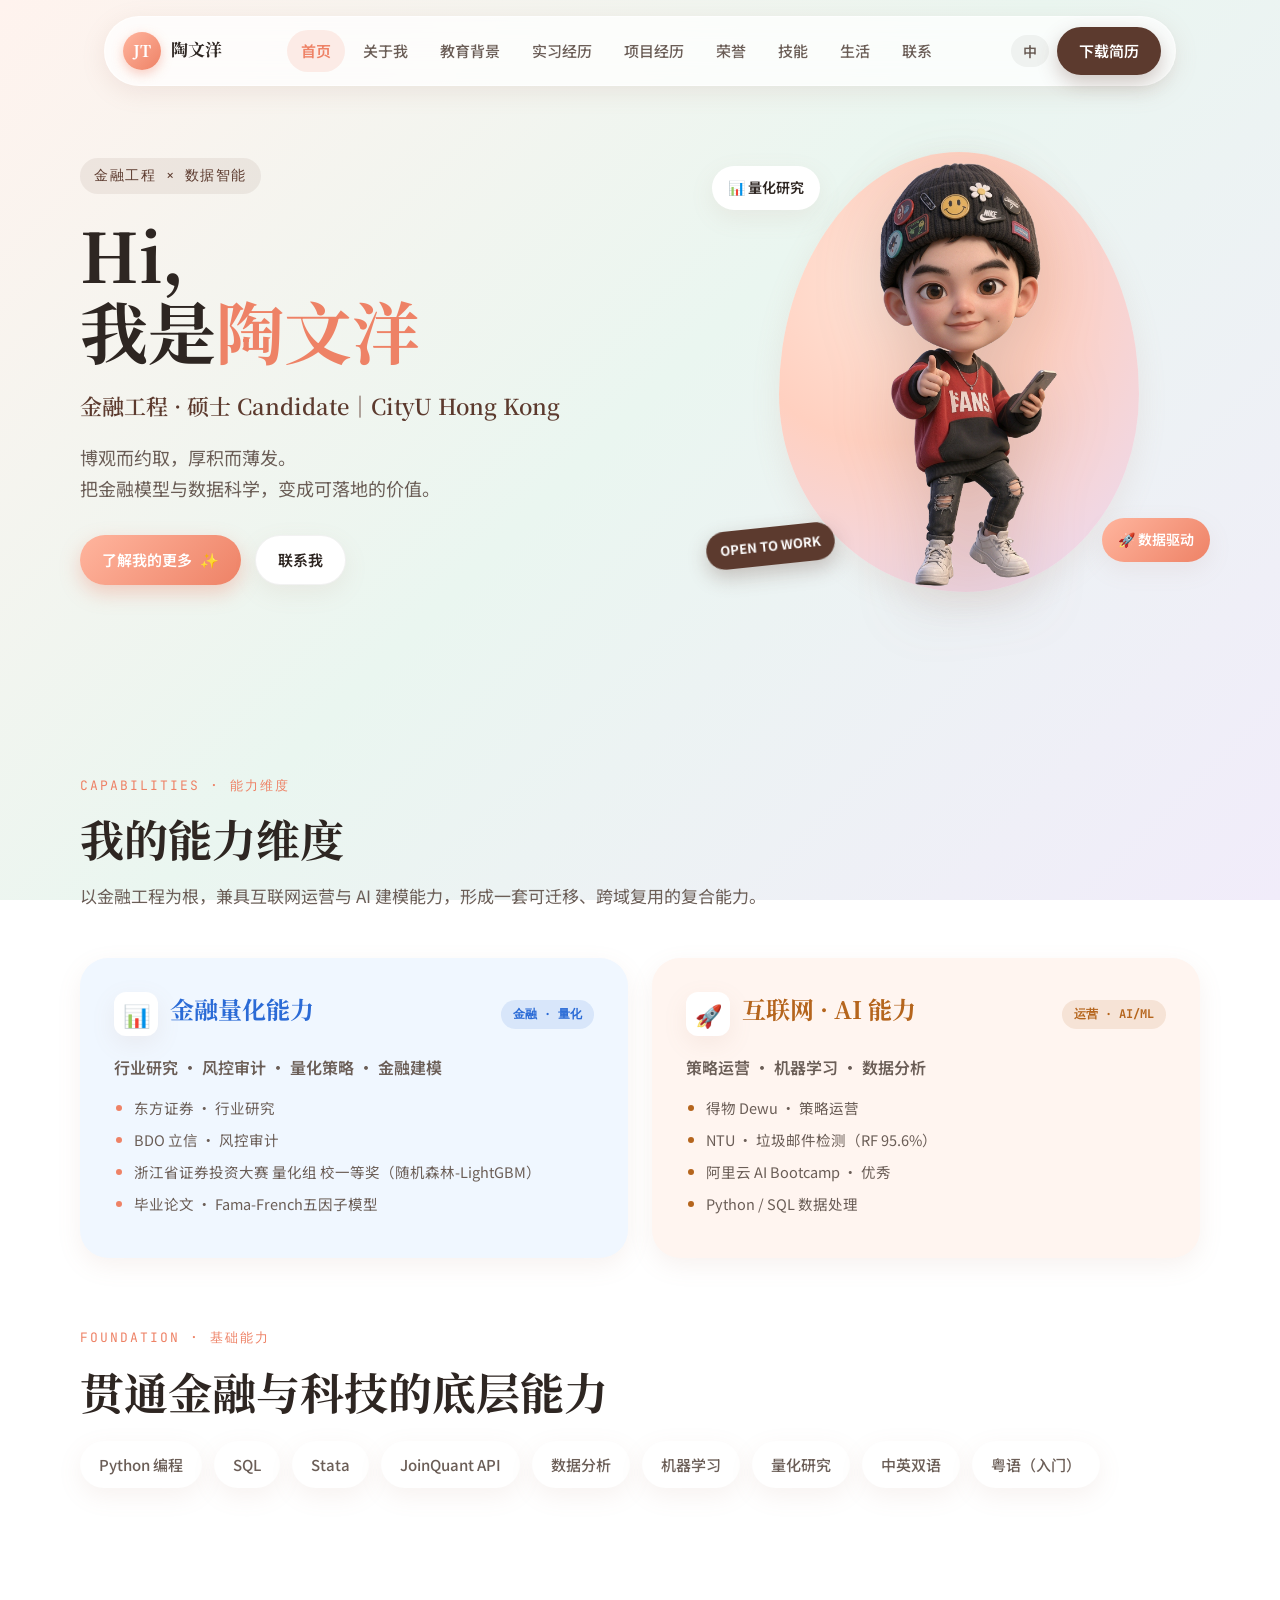
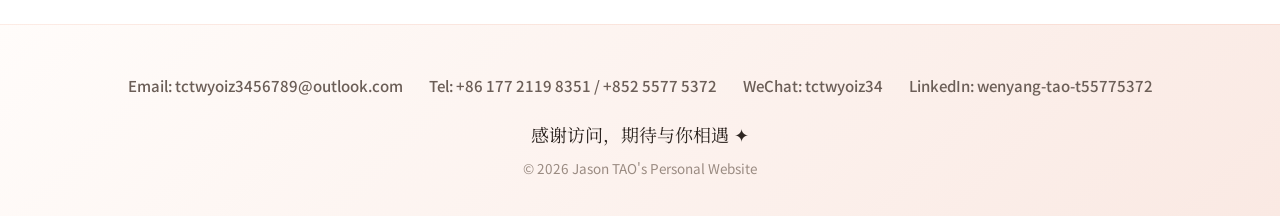
==== commit dcb69b43: "Add files via upload" ====
--- a/index.html
+++ b/index.html
@@ -47,7 +47,7 @@
           <span class="hero-eyebrow" data-page-node-id="VbIqShwkXaa4EEfw1yEztp">金融工程 × 数据智能</span>
           <h1 class="hero-title" data-page-node-id="xfJoajE42vMWG7uY2NGisi">Hi，<br  data-page-node-id="kUvfpS9HjF1U1ZDuTrrEBx"/>我是<span class="accent" data-page-node-id="eSCwtOgoaW5n5dcxHPpOZJ">陶文洋</span></h1>
           <p class="hero-sub" data-page-node-id="WHyxgEuM7bh4q5C0L9F9uC">金融工程 · 硕士 Candidate｜CityU Hong Kong</p>
-          <p class="hero-intro" data-page-node-id="OhuVehTMVu5YUVWGEdFTis">博观而约取，厚积而薄发。<br  data-page-node-id="FqtRRG7Rx0WvNEyyIHaEj8"/>把金融模型、数据科学与产品运营，变成可落地的价值。</p>
+          <p class="hero-intro" data-page-node-id="OhuVehTMVu5YUVWGEdFTis">博观而约取，厚积而薄发。<br  data-page-node-id="FqtRRG7Rx0WvNEyyIHaEj8"/>把金融模型与数据科学，变成可落地的价值。</p>
           <div class="hero-cta" data-page-node-id="r0gTTeQOYsEyCqKIEsUNd6">
             <a class="btn btn-coral" href="about.html" data-page-node-id="Lw497bhqlxhDjCFfDTwWVY">了解我的更多 <span class="spark">✨</span><span class="en" data-page-node-id="n76OEnfqSioXlixY888YFQ">About Me</span></a>
             <a class="btn btn-ghost" href="contact.html" data-page-node-id="DGUVJnBN4ibbMHxDrhPh5x">联系我<span class="en" data-page-node-id="ACJFyJ1iKCLeYYRXU5O2TS">Contact</span></a>
--- a/css/style.css
+++ b/css/style.css
@@ -298,8 +298,15 @@
 .card h3 { font-size: 21px; margin-bottom: 10px; }
 .card .muted { color: var(--ink-soft); font-size: 15px; }
 .tag {
-  display: inline-block; font-size: 12.5px; font-weight: 700; padding: 4px 12px;
-  border-radius: var(--r-pill); margin-bottom: 14px;
+  display: inline-block;
+  width: fit-content;
+  align-self: flex-start;
+  white-space: nowrap;
+  font-size: 12px;
+  font-weight: 700;
+  padding: 3px 10px;
+  border-radius: var(--r-pill);
+  margin-bottom: 10px;
 }
 .tag-blue { background: var(--card-blue); color: var(--tag-blue); }
 .tag-brown { background: var(--card-peach); color: var(--tag-brown); }
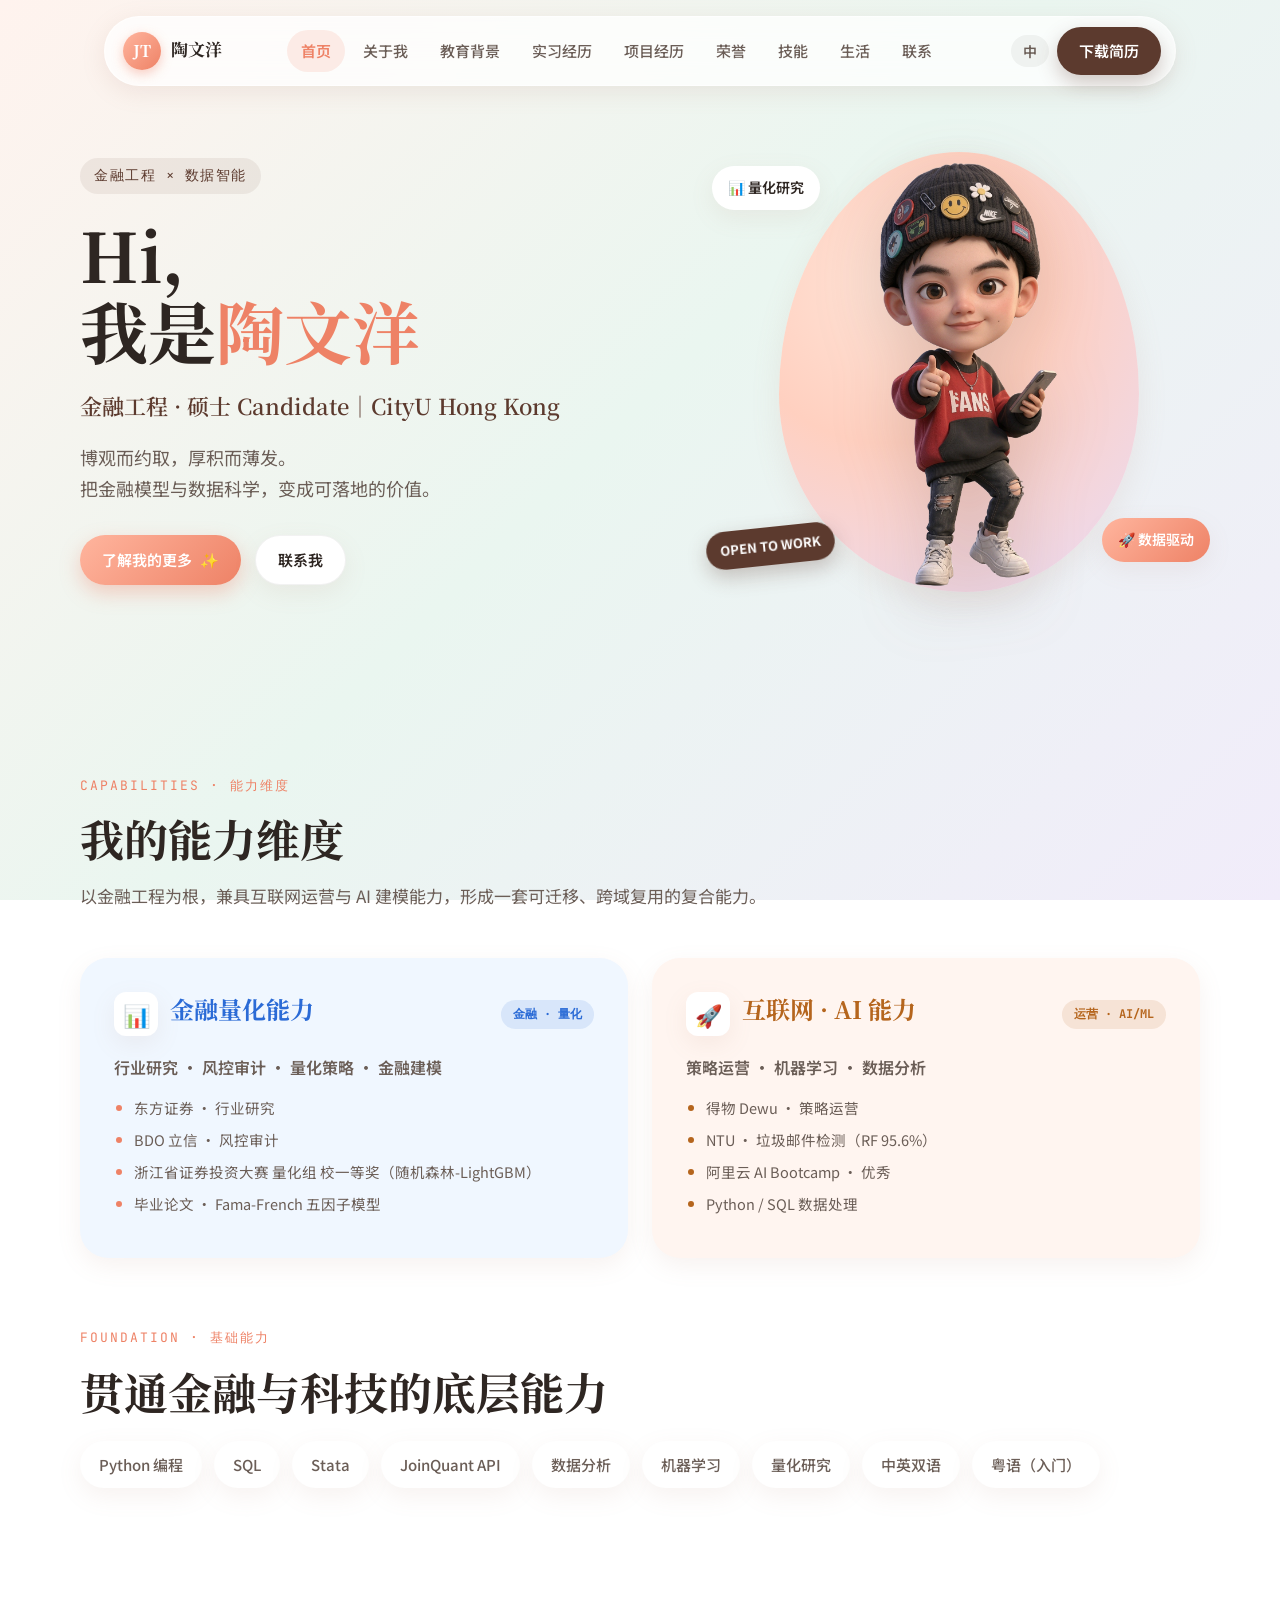
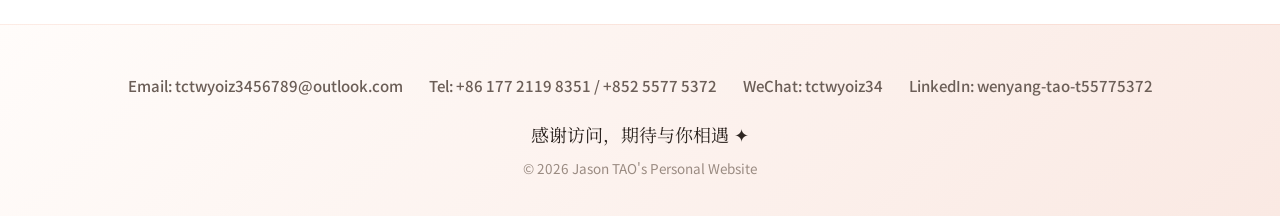
==== commit 54221c3c: "Add files via upload" ====
--- a/index.html
+++ b/index.html
@@ -1,145 +1,145 @@
-<!DOCTYPE html>
-<html lang="zh" data-page-node-id="HGCZAu6SCkssyH4ONYAT6A">
-<head data-page-node-id="ztMA5O6Jk74NtXg8DKjMYG">
-  <meta charset="UTF-8" data-page-node-id="okdvc0rqCOAyq1z3AoOAIO" />
-  <meta name="viewport" content="width=device-width, initial-scale=1.0" data-page-node-id="atjAJL4JmsKKBjh7HoOicW" />
-  <title>陶文洋 · 个人求职网站 | 金融工程 × 数据智能</title>
-  <meta name="description" content="陶文洋，金融工程硕士 Candidate，专注金融量化与互联网·AI 双赛道。个人求职作品集。" data-page-node-id="PB8lwbDguREFxA2iLBNJ2D" />
-  <link rel="icon" href="favicon.svg" type="image/svg+xml" data-page-node-id="lYcOvZOAtl0l9BUvnT6x2y" />
-  <link rel="preconnect" href="https://fonts.googleapis.com" data-page-node-id="ipzkVomlw5WcFRAFGC3YGU" />
-  <link rel="preconnect" href="https://fonts.gstatic.com" crossorigin data-page-node-id="OfeUR58mYa88HsqgcDB9MX" />
-  <link href="https://fonts.googleapis.com/css2?family=Noto+Serif+SC:wght@500;700;900&family=Noto+Sans+SC:wght@400;500;700&family=JetBrains+Mono:wght@500;700&display=swap" rel="stylesheet" data-page-node-id="m3yijXS50ku7oP0UhLDVDu" />
-  <link rel="stylesheet" href="css/style.css" data-page-node-id="I8Vbx2D0aiIJTwcYyL7A0w" />
-</head>
-<body data-page-node-id="hYBtbyQbdFGVHDDGsv6AEk">
-
-  <!-- ===== 导航 (修改导航链接请编辑此处) ===== -->
-  <header class="nav" data-page-node-id="6wsp2SfsJW3I4ilmCkv4wM">
-    <div class="nav-inner" data-page-node-id="azlL2wlQqPzliMwYlq8Cqc">
-      <a class="brand" href="index.html" data-page-node-id="M5NTtMMhMzD7dIlImCDphD">
-        <span class="brand-mark" data-page-node-id="Iva7DBSZ3DpYc9AAegDK9s">JT</span>
-        <span class="brand-name" data-page-node-id="jWvAaGuV7AE2c5D4H3Ldff">陶文洋<span class="en" data-page-node-id="yWorthalez8X5XIBQxLYBg">Jason Tao</span></span>
-      </a>
-      <nav class="nav-links" id="navLinks" data-page-node-id="oaIxpnujLwlpHmhLCc3vUu">
-        <a href="index.html" class="nav-link active" data-page-node-id="DvYVf6YpEthguFYqHiN1xa">首页<span class="en" data-page-node-id="Dxp3lV4vPGDH60gCmUEFe2">Home</span></a>
-        <a href="about.html" class="nav-link" data-page-node-id="C2Rn5Ttvz99diOAYZId3iS">关于我<span class="en" data-page-node-id="UQL71hx9iTyB6U7ubv2bJK">About</span></a>
-        <a href="education.html" class="nav-link" data-page-node-id="jRRTIvftXOGCrFhweIIQvN">教育背景<span class="en" data-page-node-id="HraQ6DBRVkSQqJN0jchoPb">Education</span></a>
-        <a href="experience.html" class="nav-link" data-page-node-id="7sznHyNEAHzp6gCNDh43Af">实习经历<span class="en" data-page-node-id="ajGaj5RjOqFYc8KhWw6AkU">Experience</span></a>
-        <a href="projects.html" class="nav-link" data-page-node-id="gLWFcgfh42DO2Ua69LxfEh">项目经历<span class="en" data-page-node-id="vXVlvmGCMGJfBEHS90t438">Projects</span></a>
-        <a href="honors.html" class="nav-link" data-page-node-id="AsiPuQl8VYMZNdKSEeGCT1">荣誉<span class="en" data-page-node-id="cpeSrlrFBumrq1B7dasQQ2">Honors</span></a>
-        <a href="skills.html" class="nav-link" data-page-node-id="9EeXedzUL9mwE3RoP1Bqkw">技能<span class="en" data-page-node-id="4e2kDvM4vXPnr2GbPGQT5u">Skills</span></a>
-        <a href="life.html" class="nav-link" data-page-node-id="3TQETULD5VaLRDDQntkN8Z">生活<span class="en" data-page-node-id="nS8OkK5wEjHlEuGhWfxbwp">Life</span></a>
-        <a href="contact.html" class="nav-link" data-page-node-id="ODPrbhNFMTrLta4YXChsmy">联系<span class="en" data-page-node-id="HK3AHSlRPppPAF0AefjosV">Contact</span></a>
-      </nav>
-      <div class="nav-actions" data-page-node-id="4JTWXA9i94E9KGYX30EgIO">
-        <button class="lang-toggle" id="langToggle" aria-pressed="false" data-page-node-id="v0tyjlV9k3yO5RoJ5mbQmK"><span class="zh" data-page-node-id="iOwQlHqnkni3JB7F2kh2Xp">中</span><span class="en" data-page-node-id="ApRNQJ4B96JOzGtteyUjBe">EN</span></button>
-        <a class="btn btn-cocoa" href="contact.html" data-page-node-id="UkM9Prh23BmYmo3nyWvw7y">下载简历<span class="en" data-page-node-id="uOiN682wVUHZUyPEBogty2">CV</span></a>
-        <button class="nav-burger" id="navBurger" aria-label="菜单" data-page-node-id="dMd8npaTsB8ShnSmP2pvCT">☰</button>
-      </div>
-    </div>
-  </header>
-
-  <main data-page-node-id="Sk23AwGW92ocGoupwdxRRt">
-    <!-- ===== Hero ===== -->
-    <section class="hero container" data-page-node-id="kCX5NRdAInGhgAdZJDXrEL">
-      <div class="hero-grid" data-page-node-id="XnhyWxDB4tHoLNGZK0jVSM">
-        <div class="hero-left" data-page-node-id="Nr1gHcx1xA1qUfOAamsyTS">
-          <span class="hero-eyebrow" data-page-node-id="VbIqShwkXaa4EEfw1yEztp">金融工程 × 数据智能</span>
-          <h1 class="hero-title" data-page-node-id="xfJoajE42vMWG7uY2NGisi">Hi，<br  data-page-node-id="kUvfpS9HjF1U1ZDuTrrEBx"/>我是<span class="accent" data-page-node-id="eSCwtOgoaW5n5dcxHPpOZJ">陶文洋</span></h1>
-          <p class="hero-sub" data-page-node-id="WHyxgEuM7bh4q5C0L9F9uC">金融工程 · 硕士 Candidate｜CityU Hong Kong</p>
-          <p class="hero-intro" data-page-node-id="OhuVehTMVu5YUVWGEdFTis">博观而约取，厚积而薄发。<br  data-page-node-id="FqtRRG7Rx0WvNEyyIHaEj8"/>把金融模型与数据科学，变成可落地的价值。</p>
-          <div class="hero-cta" data-page-node-id="r0gTTeQOYsEyCqKIEsUNd6">
-            <a class="btn btn-coral" href="about.html" data-page-node-id="Lw497bhqlxhDjCFfDTwWVY">了解我的更多 <span class="spark">✨</span><span class="en" data-page-node-id="n76OEnfqSioXlixY888YFQ">About Me</span></a>
-            <a class="btn btn-ghost" href="contact.html" data-page-node-id="DGUVJnBN4ibbMHxDrhPh5x">联系我<span class="en" data-page-node-id="ACJFyJ1iKCLeYYRXU5O2TS">Contact</span></a>
-          </div>
-        </div>
-
-        <div class="hero-portrait" data-page-node-id="HGV7Dt9VeCLxuc0ugU2LBy" id="heroPortrait">
-          <div class="hero-blob" data-page-node-id="KX4weX3c8CYZCCLlb5JCHd"></div>
-          <div class="hero-photo-tilt" id="heroPhotoTilt">
-            <img class="hero-photo" id="heroPhoto" src="assets/avatar/avatar.png" alt="陶文洋形象照" data-page-node-id="n1ypHEOOnbJhDdtjPtlYXQ" />
-          </div>
-          <!-- 互动台词：鼠标经过时多样轮换（带表情） -->
-          <span class="greeting-bubble" id="greetingBubble">你好，我是陶文洋 👋</span>
-          <!-- 常驻浮块：长期显示在人物周边，带浮动特效 -->
-          <span class="open-sticker float-chip f3" data-page-node-id="cg4m66Ra93QukkjnvC3R5l">OPEN TO WORK</span>
-          <span class="hero-bubble b1 float-chip f1" data-page-node-id="udQBppInl4jX3PWd0UbpXZ">📊 量化研究</span>
-          <span class="hero-bubble b2 float-chip f2" data-page-node-id="B6LHmWM5aWfhj5dv4ORext">🚀 数据驱动</span>
-        </div>
-      </div>
-    </section>
-
-    <!-- ===== 能力维度 (Pillars) ===== -->
-    <section class="section container" data-page-node-id="4qb6lddgFLiKHb6AuDlyIi">
-      <div class="section-head" data-page-node-id="XzYlnbyTclmayeqjJ8RU1K">
-        <span class="eyebrow" data-page-node-id="EoxAAvEYRP3YxSR7i7wHWW">Capabilities · 能力维度</span>
-        <h2 class="section-title" data-page-node-id="eeBYGEHiNToaNBGTuTKB0c">我的能力维度</h2>
-        <p class="section-desc" data-page-node-id="iHHP5mq6ARusMEGp8CJQP1">以金融工程为根，兼具互联网运营与 AI 建模能力，形成一套可迁移、跨域复用的复合能力。</p>
-      </div>
-      <div class="pillars" data-page-node-id="awJnLFqe12il48XCGyDDYX">
-        <div class="pillar-card blue" data-page-node-id="lalY9soUdKyuTJtl66RWWY">
-          <div class="pillar-head">
-            <span class="pillar-ico">📊</span>
-            <h3 class="pillar-title">金融量化能力</h3>
-            <span class="pillar-corner">金融 · 量化</span>
-          </div>
-          <p class="pillar-sub">行业研究 · 风控审计 · 量化策略 · 金融建模</p>
-          <ul class="pillar-list">
-            <li>东方证券 · 行业研究</li>
-            <li>BDO 立信 · 风控审计</li>
-            <li>浙江省证券投资大赛 量化组 校一等奖（随机森林-LightGBM）</li>
-            <li>毕业论文 · Fama-French五因子模型</li>
-          </ul>
-        </div>
-        <div class="pillar-card peach" data-page-node-id="w9BWcxhA1by2PS6oqBiBiJ">
-          <div class="pillar-head">
-            <span class="pillar-ico">🚀</span>
-            <h3 class="pillar-title">互联网 · AI 能力</h3>
-            <span class="pillar-corner">运营 · AI/ML</span>
-          </div>
-          <p class="pillar-sub">策略运营 · 机器学习 · 数据分析</p>
-          <ul class="pillar-list">
-            <li>得物 Dewu · 策略运营</li>
-            <li>NTU · 垃圾邮件检测（RF 95.6%）</li>
-            <li>阿里云 AI Bootcamp · 优秀</li>
-            <li>Python / SQL 数据处理</li>
-          </ul>
-        </div>
-      </div>
-
-      <!-- 基础能力 -->
-      <div class="foundation section-head" style="margin-top:64px;margin-bottom:0;" data-page-node-id="dUEFXOutkCx1bNRkHGxhoA">
-        <span class="eyebrow" data-page-node-id="39sD5ioiSeECnFjIWfuF3C">Foundation · 基础能力</span>
-        <h2 class="section-title" data-page-node-id="m6EH7sx9rJmlWiZUOJHiKU">贯通金融与科技的底层能力</h2>
-      </div>
-      <div class="chip-row" data-page-node-id="kzS0aGUZiHECz9YFuKvXy0">
-        <span class="chip" data-page-node-id="bnt8k8asngT45tgMhxornY">Python 编程</span>
-        <span class="chip" data-page-node-id="cTaPnIryZnJPgxLD8DGHPj">SQL</span>
-        <span class="chip" data-page-node-id="8IOXlj5rSFY73ihZZnnB1w">Stata</span>
-        <span class="chip" data-page-node-id="p7X8eSK06aKg7c96JufEyX">JoinQuant API</span>
-        <span class="chip" data-page-node-id="WYV7sY7AXcAyCHHDmERw6e">数据分析</span>
-        <span class="chip" data-page-node-id="GMKAK7QevX6a7YYOODFr29">机器学习</span>
-        <span class="chip" data-page-node-id="BN6aUrd01XHdaIZ9aWIzDc">量化研究</span>
-        <span class="chip" data-page-node-id="fXWxZuqDkVKlDl2sd1LhzJ">中英双语</span>
-        <span class="chip" data-page-node-id="9RhUkP2di4yifQVsB4pvfR">粤语（入门）</span>
-      </div>
-    </section>
-  </main>
-
-  <!-- ===== 页脚 ===== -->
-  <footer class="footer" data-page-node-id="If5BLTi0AkA21oQnDkbyLo">
-    <div class="footer-inner" data-page-node-id="qrSNuOX9yaHE77ggRrOZtF">
-      <div class="footer-contact" data-page-node-id="24LrbbiNY7FusYqMOA5mFr">
-        <span>Email: <a href="mailto:tctwyoiz3456789@outlook.com">tctwyoiz3456789@outlook.com</a></span>
-        <span>Tel: +86 177 2119 8351 / +852 5577 5372</span>
-        <span>WeChat: tctwyoiz34</span>
-        <span>LinkedIn: <a href="https://www.linkedin.com/in/wenyang-tao-t55775372" target="_blank" rel="noopener">wenyang-tao-t55775372</a></span>
-      </div>
-      <p class="footer-sign" data-page-node-id="yd0NRMvc19B8yGkn4LhNgR">感谢访问，期待与你相遇 ✦</p>
-      <p class="footer-copy" data-page-node-id="KS7kyJKObi59AbEGEGCTAp">© 2026 Jason TAO's Personal Website</p>
-    </div>
-  </footer>
-
-  <script src="js/main.js"></script>
-</body>
-</html>
+<!DOCTYPE html>
+<html lang="zh" data-page-node-id="HGCZAu6SCkssyH4ONYAT6A">
+<head data-page-node-id="ztMA5O6Jk74NtXg8DKjMYG">
+  <meta charset="UTF-8" data-page-node-id="okdvc0rqCOAyq1z3AoOAIO" />
+  <meta name="viewport" content="width=device-width, initial-scale=1.0" data-page-node-id="atjAJL4JmsKKBjh7HoOicW" />
+  <title>陶文洋 · 个人求职网站 | 金融工程 × 数据智能</title>
+  <meta name="description" content="陶文洋，金融工程硕士 Candidate，专注金融量化与互联网·AI 双赛道。个人求职作品集。" data-page-node-id="PB8lwbDguREFxA2iLBNJ2D" />
+  <link rel="icon" href="favicon.svg" type="image/svg+xml" data-page-node-id="lYcOvZOAtl0l9BUvnT6x2y" />
+  <link rel="preconnect" href="https://fonts.googleapis.com" data-page-node-id="ipzkVomlw5WcFRAFGC3YGU" />
+  <link rel="preconnect" href="https://fonts.gstatic.com" crossorigin data-page-node-id="OfeUR58mYa88HsqgcDB9MX" />
+  <link href="https://fonts.googleapis.com/css2?family=Noto+Serif+SC:wght@500;700;900&family=Noto+Sans+SC:wght@400;500;700&family=JetBrains+Mono:wght@500;700&display=swap" rel="stylesheet" data-page-node-id="m3yijXS50ku7oP0UhLDVDu" />
+  <link rel="stylesheet" href="css/style.css" data-page-node-id="I8Vbx2D0aiIJTwcYyL7A0w" />
+</head>
+<body data-page-node-id="hYBtbyQbdFGVHDDGsv6AEk">
+
+  <!-- ===== 导航 (修改导航链接请编辑此处) ===== -->
+  <header class="nav" data-page-node-id="6wsp2SfsJW3I4ilmCkv4wM">
+    <div class="nav-inner" data-page-node-id="azlL2wlQqPzliMwYlq8Cqc">
+      <a class="brand" href="index.html" data-page-node-id="M5NTtMMhMzD7dIlImCDphD">
+        <span class="brand-mark" data-page-node-id="Iva7DBSZ3DpYc9AAegDK9s">JT</span>
+        <span class="brand-name" data-page-node-id="jWvAaGuV7AE2c5D4H3Ldff"><span class="zh">陶文洋</span><span class="en" data-page-node-id="yWorthalez8X5XIBQxLYBg">Jason Tao</span></span>
+      </a>
+      <nav class="nav-links" id="navLinks" data-page-node-id="oaIxpnujLwlpHmhLCc3vUu">
+        <a href="index.html" class="nav-link active" data-page-node-id="DvYVf6YpEthguFYqHiN1xa"><span class="zh">首页</span><span class="en" data-page-node-id="Dxp3lV4vPGDH60gCmUEFe2">Home</span></a>
+        <a href="about.html" class="nav-link" data-page-node-id="C2Rn5Ttvz99diOAYZId3iS"><span class="zh">关于我</span><span class="en" data-page-node-id="UQL71hx9iTyB6U7ubv2bJK">About</span></a>
+        <a href="education.html" class="nav-link" data-page-node-id="jRRTIvftXOGCrFhweIIQvN"><span class="zh">教育背景</span><span class="en" data-page-node-id="HraQ6DBRVkSQqJN0jchoPb">Education</span></a>
+        <a href="experience.html" class="nav-link" data-page-node-id="7sznHyNEAHzp6gCNDh43Af"><span class="zh">实习经历</span><span class="en" data-page-node-id="ajGaj5RjOqFYc8KhWw6AkU">Experience</span></a>
+        <a href="projects.html" class="nav-link" data-page-node-id="gLWFcgfh42DO2Ua69LxfEh"><span class="zh">项目经历</span><span class="en" data-page-node-id="vXVlvmGCMGJfBEHS90t438">Projects</span></a>
+        <a href="honors.html" class="nav-link" data-page-node-id="AsiPuQl8VYMZNdKSEeGCT1"><span class="zh">荣誉</span><span class="en" data-page-node-id="cpeSrlrFBumrq1B7dasQQ2">Honors</span></a>
+        <a href="skills.html" class="nav-link" data-page-node-id="9EeXedzUL9mwE3RoP1Bqkw"><span class="zh">技能</span><span class="en" data-page-node-id="4e2kDvM4vXPnr2GbPGQT5u">Skills</span></a>
+        <a href="life.html" class="nav-link" data-page-node-id="3TQETULD5VaLRDDQntkN8Z"><span class="zh">生活</span><span class="en" data-page-node-id="nS8OkK5wEjHlEuGhWfxbwp">Life</span></a>
+        <a href="contact.html" class="nav-link" data-page-node-id="ODPrbhNFMTrLta4YXChsmy"><span class="zh">联系</span><span class="en" data-page-node-id="HK3AHSlRPppPAF0AefjosV">Contact</span></a>
+      </nav>
+      <div class="nav-actions" data-page-node-id="4JTWXA9i94E9KGYX30EgIO">
+        <button class="lang-toggle" id="langToggle" aria-pressed="false" data-page-node-id="v0tyjlV9k3yO5RoJ5mbQmK"><span class="zh" data-page-node-id="iOwQlHqnkni3JB7F2kh2Xp">中</span><span class="en" data-page-node-id="ApRNQJ4B96JOzGtteyUjBe">EN</span></button>
+        <a class="btn btn-cocoa" href="assets/resume/Tao_Wenyang_Resume.pdf" download data-page-node-id="UkM9Prh23BmYmo3nyWvw7y"><span class="zh">下载简历</span><span class="en" data-page-node-id="uOiN682wVUHZUyPEBogty2">Download CV</span></a>
+        <button class="nav-burger" id="navBurger" aria-label="菜单" data-page-node-id="dMd8npaTsB8ShnSmP2pvCT">☰</button>
+      </div>
+    </div>
+  </header>
+
+  <main data-page-node-id="Sk23AwGW92ocGoupwdxRRt">
+    <!-- ===== Hero ===== -->
+    <section class="hero container" data-page-node-id="kCX5NRdAInGhgAdZJDXrEL">
+      <div class="hero-grid" data-page-node-id="XnhyWxDB4tHoLNGZK0jVSM">
+        <div class="hero-left" data-page-node-id="Nr1gHcx1xA1qUfOAamsyTS">
+          <span class="hero-eyebrow" data-page-node-id="VbIqShwkXaa4EEfw1yEztp"><span class="zh">金融工程 × 数据智能</span><span class="en">Financial Engineering × Data Intelligence</span></span>
+          <h1 class="hero-title" data-page-node-id="xfJoajE42vMWG7uY2NGisi"><span class="zh">Hi，<br  data-page-node-id="kUvfpS9HjF1U1ZDuTrrEBx"/>我是<span class="accent" data-page-node-id="eSCwtOgoaW5n5dcxHPpOZJ">陶文洋</span></span><span class="en">Hi,<br/>I'm <span class="accent">Jason Tao</span></span></h1>
+          <p class="hero-sub" data-page-node-id="WHyxgEuM7bh4q5C0L9F9uC"><span class="zh">金融工程 · 硕士 Candidate｜CityU Hong Kong</span><span class="en">Financial Engineering · MSc Candidate ｜ CityU Hong Kong</span></p>
+          <p class="hero-intro" data-page-node-id="OhuVehTMVu5YUVWGEdFTis"><span class="zh">博观而约取，厚积而薄发。<br  data-page-node-id="FqtRRG7Rx0WvNEyyIHaEj8"/>把金融模型与数据科学，变成可落地的价值。</span><span class="en">Read widely yet take sparingly; accumulate deeply yet release deftly.<br/>Turning financial models and data science into tangible value.</span></p>
+          <div class="hero-cta" data-page-node-id="r0gTTeQOYsEyCqKIEsUNd6">
+            <a class="btn btn-coral" href="about.html" data-page-node-id="Lw497bhqlxhDjCFfDTwWVY"><span class="zh">了解我的更多</span> <span class="spark">✨</span><span class="en" data-page-node-id="n76OEnfqSioXlixY888YFQ">About Me</span></a>
+            <a class="btn btn-ghost" href="contact.html" data-page-node-id="DGUVJnBN4ibbMHxDrhPh5x"><span class="zh">联系我</span><span class="en" data-page-node-id="ACJFyJ1iKCLeYYRXU5O2TS">Contact</span></a>
+          </div>
+        </div>
+
+        <div class="hero-portrait" data-page-node-id="HGV7Dt9VeCLxuc0ugU2LBy" id="heroPortrait">
+          <div class="hero-blob" data-page-node-id="KX4weX3c8CYZCCLlb5JCHd"></div>
+          <div class="hero-photo-tilt" id="heroPhotoTilt">
+            <img class="hero-photo" id="heroPhoto" src="assets/avatar/avatar.png" alt="陶文洋形象照" data-page-node-id="n1ypHEOOnbJhDdtjPtlYXQ" />
+          </div>
+          <!-- 互动台词：鼠标经过时多样轮换（带表情） -->
+          <span class="greeting-bubble" id="greetingBubble">你好，我是陶文洋 👋</span>
+          <!-- 常驻浮块：长期显示在人物周边，带浮动特效 -->
+          <span class="open-sticker float-chip f3" data-page-node-id="cg4m66Ra93QukkjnvC3R5l">OPEN TO WORK</span>
+          <span class="hero-bubble b1 float-chip f1" data-page-node-id="udQBppInl4jX3PWd0UbpXZ"><span class="zh">📊 量化研究</span><span class="en">📊 Quant Research</span></span>
+          <span class="hero-bubble b2 float-chip f2" data-page-node-id="B6LHmWM5aWfhj5dv4ORext"><span class="zh">🚀 数据驱动</span><span class="en">🚀 Data-Driven</span></span>
+        </div>
+      </div>
+    </section>
+
+    <!-- ===== 能力维度 (Pillars) ===== -->
+    <section class="section container" data-page-node-id="4qb6lddgFLiKHb6AuDlyIi">
+      <div class="section-head" data-page-node-id="XzYlnbyTclmayeqjJ8RU1K">
+        <span class="eyebrow" data-page-node-id="EoxAAvEYRP3YxSR7i7wHWW"><span class="zh">Capabilities · 能力维度</span><span class="en">Capabilities</span></span>
+        <h2 class="section-title" data-page-node-id="eeBYGEHiNToaNBGTuTKB0c"><span class="zh">我的能力维度</span><span class="en">My Capabilities</span></h2>
+        <p class="section-desc" data-page-node-id="iHHP5mq6ARusMEGp8CJQP1"><span class="zh">以金融工程为根，兼具互联网运营与 AI 建模能力，形成一套可迁移、跨域复用的复合能力。</span><span class="en">Rooted in financial engineering, with internet operations and AI modeling on top — a transferable, cross-domain skill set.</span></p>
+      </div>
+      <div class="pillars" data-page-node-id="awJnLFqe12il48XCGyDDYX">
+        <div class="pillar-card blue" data-page-node-id="lalY9soUdKyuTJtl66RWWY">
+          <div class="pillar-head">
+            <span class="pillar-ico">📊</span>
+            <h3 class="pillar-title"><span class="zh">金融量化能力</span><span class="en">Financial Quant Capability</span></h3>
+            <span class="pillar-corner"><span class="zh">金融 · 量化</span><span class="en">Finance · Quant</span></span>
+          </div>
+          <p class="pillar-sub"><span class="zh">行业研究 · 风控审计 · 量化策略 · 金融建模</span><span class="en">Equity Research · Risk Audit · Quant Strategy · Financial Modeling</span></p>
+          <ul class="pillar-list">
+            <li><span class="zh">东方证券 · 行业研究</span><span class="en">Orient Securities · Equity Research</span></li>
+            <li><span class="zh">BDO 立信 · 风控审计</span><span class="en">BDO · Risk &amp; Audit</span></li>
+            <li><span class="zh">浙江省证券投资大赛 量化组 校一等奖（随机森林-LightGBM）</span><span class="en">Zhejiang Securities Investment Competition — 1st Prize, Quant Division (Random Forest–LightGBM)</span></li>
+            <li><span class="zh">毕业论文 · Fama-French 五因子模型</span><span class="en">Thesis · Fama-French Five-Factor Model</span></li>
+          </ul>
+        </div>
+        <div class="pillar-card peach" data-page-node-id="w9BWcxhA1by2PS6oqBiBiJ">
+          <div class="pillar-head">
+            <span class="pillar-ico">🚀</span>
+            <h3 class="pillar-title"><span class="zh">互联网 · AI 能力</span><span class="en">Internet · AI Capability</span></h3>
+            <span class="pillar-corner"><span class="zh">运营 · AI/ML</span><span class="en">Operations · AI/ML</span></span>
+          </div>
+          <p class="pillar-sub"><span class="zh">策略运营 · 机器学习 · 数据分析</span><span class="en">Strategy Operations · Machine Learning · Data Analysis</span></p>
+          <ul class="pillar-list">
+            <li><span class="zh">得物 Dewu · 策略运营</span><span class="en">Dewu (Poizon) · Strategy Operations</span></li>
+            <li><span class="zh">NTU · 垃圾邮件检测（RF 95.6%）</span><span class="en">NTU · Spam Detection (RF 95.6%)</span></li>
+            <li><span class="zh">阿里云 AI Bootcamp · 优秀</span><span class="en">Alibaba Cloud AI Bootcamp · Excellence</span></li>
+            <li><span class="zh">Python / SQL 数据处理</span><span class="en">Python / SQL Data Processing</span></li>
+          </ul>
+        </div>
+      </div>
+
+      <!-- 基础能力 -->
+      <div class="foundation section-head" style="margin-top:64px;margin-bottom:0;" data-page-node-id="dUEFXOutkCx1bNRkHGxhoA">
+        <span class="eyebrow" data-page-node-id="39sD5ioiSeECnFjIWfuF3C"><span class="zh">Foundation · 基础能力</span><span class="en">Foundation</span></span>
+        <h2 class="section-title" data-page-node-id="m6EH7sx9rJmlWiZUOJHiKU"><span class="zh">贯通金融与科技的底层能力</span><span class="en">The Core Skills Behind Finance &amp; Tech</span></h2>
+      </div>
+      <div class="chip-row" data-page-node-id="kzS0aGUZiHECz9YFuKvXy0">
+        <span class="chip" data-page-node-id="bnt8k8asngT45tgMhxornY"><span class="zh">Python 编程</span><span class="en">Python</span></span>
+        <span class="chip" data-page-node-id="cTaPnIryZnJPgxLD8DGHPj"><span class="zh">SQL</span><span class="en">SQL</span></span>
+        <span class="chip" data-page-node-id="8IOXlj5rSFY73ihZZnnB1w"><span class="zh">Stata</span><span class="en">Stata</span></span>
+        <span class="chip" data-page-node-id="p7X8eSK06aKg7c96JufEyX"><span class="zh">JoinQuant API</span><span class="en">JoinQuant API</span></span>
+        <span class="chip" data-page-node-id="WYV7sY7AXcAyCHHDmERw6e"><span class="zh">数据分析</span><span class="en">Data Analysis</span></span>
+        <span class="chip" data-page-node-id="GMKAK7QevX6a7YYOODFr29"><span class="zh">机器学习</span><span class="en">Machine Learning</span></span>
+        <span class="chip" data-page-node-id="BN6aUrd01XHdaIZ9aWIzDc"><span class="zh">量化研究</span><span class="en">Quant Research</span></span>
+        <span class="chip" data-page-node-id="fXWxZuqDkVKlDl2sd1LhzJ"><span class="zh">中英双语</span><span class="en">Bilingual (ZH/EN)</span></span>
+        <span class="chip" data-page-node-id="9RhUkP2di4yifQVsB4pvfR"><span class="zh">粤语（入门）</span><span class="en">Cantonese (Beginner)</span></span>
+      </div>
+    </section>
+  </main>
+
+  <!-- ===== 页脚 ===== -->
+  <footer class="footer" data-page-node-id="If5BLTi0AkA21oQnDkbyLo">
+    <div class="footer-inner" data-page-node-id="qrSNuOX9yaHE77ggRrOZtF">
+      <div class="footer-contact" data-page-node-id="24LrbbiNY7FusYqMOA5mFr">
+        <span>Email: <a href="mailto:tctwyoiz3456789@outlook.com">tctwyoiz3456789@outlook.com</a></span>
+        <span>Tel: +86 177 2119 8351 / +852 5577 5372</span>
+        <span>WeChat: tctwyoiz34</span>
+        <span>LinkedIn: <a href="https://www.linkedin.com/in/wenyang-tao-t55775372" target="_blank" rel="noopener">wenyang-tao-t55775372</a></span>
+      </div>
+      <p class="footer-sign" data-page-node-id="yd0NRMvc19B8yGkn4LhNgR"><span class="zh">感谢访问，期待与你相遇 ✦</span><span class="en">Thanks for visiting — looking forward to connecting with you ✦</span></p>
+      <p class="footer-copy" data-page-node-id="KS7kyJKObi59AbEGEGCTAp">© 2026 Jason TAO's Personal Website</p>
+    </div>
+  </footer>
+
+  <script src="js/main.js"></script>
+</body>
+</html>
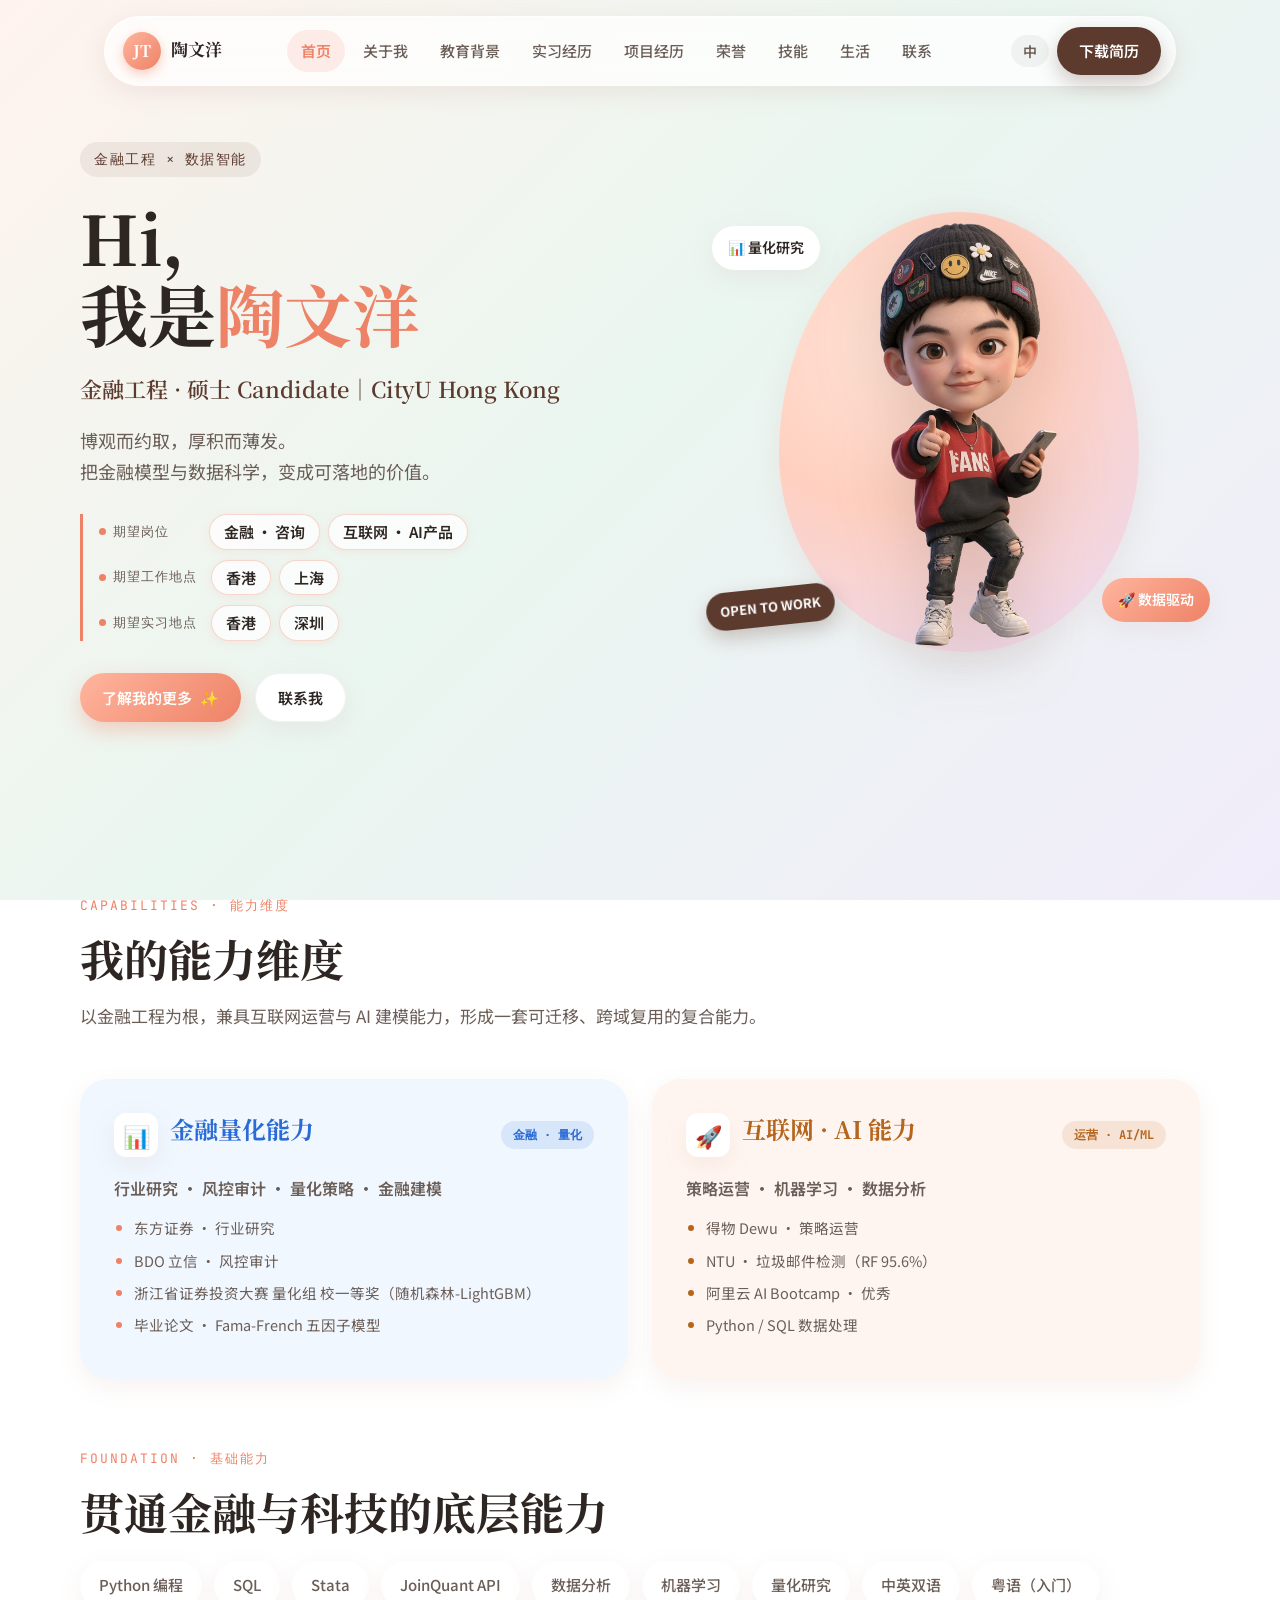
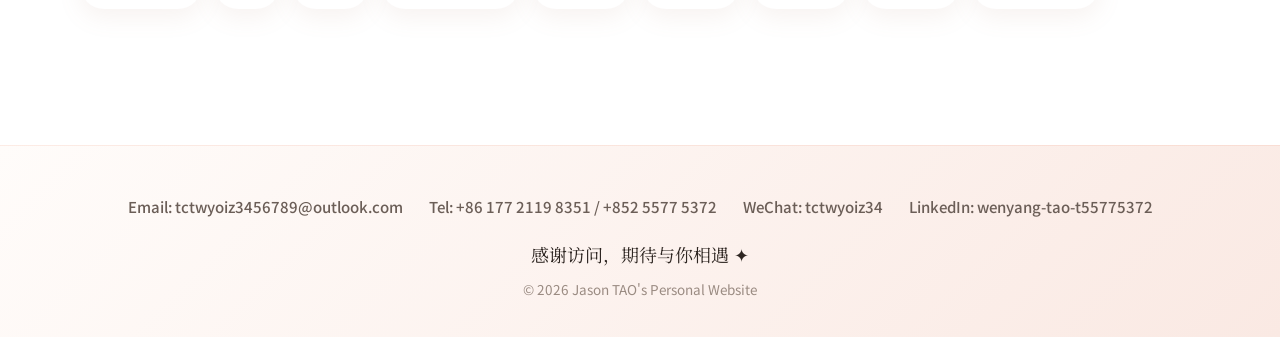
==== commit 07aa1380: "Add files via upload" ====
--- a/index.html
+++ b/index.html
@@ -2,7 +2,7 @@
 <html lang="zh" data-page-node-id="HGCZAu6SCkssyH4ONYAT6A">
 <head data-page-node-id="ztMA5O6Jk74NtXg8DKjMYG">
   <meta charset="UTF-8" data-page-node-id="okdvc0rqCOAyq1z3AoOAIO" />
-  <meta name="viewport" content="width=device-width, initial-scale=1.0" data-page-node-id="atjAJL4JmsKKBjh7HoOicW" />
+  <meta name="viewport" content="width=device-width, initial-scale=1.0, viewport-fit=cover" data-page-node-id="atjAJL4JmsKKBjh7HoOicW" />
   <title>陶文洋 · 个人求职网站 | 金融工程 × 数据智能</title>
   <meta name="description" content="陶文洋，金融工程硕士 Candidate，专注金融量化与互联网·AI 双赛道。个人求职作品集。" data-page-node-id="PB8lwbDguREFxA2iLBNJ2D" />
   <link rel="icon" href="favicon.svg" type="image/svg+xml" data-page-node-id="lYcOvZOAtl0l9BUvnT6x2y" />
@@ -48,6 +48,31 @@
           <h1 class="hero-title" data-page-node-id="xfJoajE42vMWG7uY2NGisi"><span class="zh">Hi，<br  data-page-node-id="kUvfpS9HjF1U1ZDuTrrEBx"/>我是<span class="accent" data-page-node-id="eSCwtOgoaW5n5dcxHPpOZJ">陶文洋</span></span><span class="en">Hi,<br/>I'm <span class="accent">Jason Tao</span></span></h1>
           <p class="hero-sub" data-page-node-id="WHyxgEuM7bh4q5C0L9F9uC"><span class="zh">金融工程 · 硕士 Candidate｜CityU Hong Kong</span><span class="en">Financial Engineering · MSc Candidate ｜ CityU Hong Kong</span></p>
           <p class="hero-intro" data-page-node-id="OhuVehTMVu5YUVWGEdFTis"><span class="zh">博观而约取，厚积而薄发。<br  data-page-node-id="FqtRRG7Rx0WvNEyyIHaEj8"/>把金融模型与数据科学，变成可落地的价值。</span><span class="en">Read widely yet take sparingly; accumulate deeply yet release deftly.<br/>Turning financial models and data science into tangible value.</span></p>
+
+          <div class="hero-expect" data-page-node-id="T7uF1yQvL8pK0gXrZ3mNw5">
+            <div class="expect-row" data-page-node-id="A9bC2dEfGhIjKlMnOpQrSt">
+              <span class="expect-label" data-page-node-id="UvWxYzAbCdEfGhIjKlMn1"><span class="expect-dot"></span><span class="zh">期望岗位</span><span class="en">Target Roles</span></span>
+              <span class="expect-value" data-page-node-id="OpQrStUvWxYzAbCdEfGhIj">
+                <span class="expect-chip"><span class="zh">金融 · 咨询</span><span class="en">Finance · Consulting</span></span>
+                <span class="expect-chip"><span class="zh">互联网 · AI产品</span><span class="en">Internet · AI Product</span></span>
+              </span>
+            </div>
+            <div class="expect-row" data-page-node-id="B2cD3eFgHiJkLmNoPqRsTuV">
+              <span class="expect-label" data-page-node-id="XyZaBcDeFgHiJkLmNoPqR2"><span class="expect-dot"></span><span class="zh">期望工作地点</span><span class="en">Preferred Locations</span></span>
+              <span class="expect-value" data-page-node-id="RsTuVwXyZaBcDeFgHiJkLm">
+                <span class="expect-chip"><span class="zh">香港</span><span class="en">Hong Kong</span></span>
+                <span class="expect-chip"><span class="zh">上海</span><span class="en">Shanghai</span></span>
+              </span>
+            </div>
+            <div class="expect-row" data-page-node-id="C4dE5fGhIjKlMnOpQrStUvW">
+              <span class="expect-label" data-page-node-id="ZaBcDeFgHiJkLmNoPqRsT3"><span class="expect-dot"></span><span class="zh">期望实习地点</span><span class="en">Internship Locations</span></span>
+              <span class="expect-value" data-page-node-id="NoPqRsTuVwXyZaBcDeFgHiJ">
+                <span class="expect-chip"><span class="zh">香港</span><span class="en">Hong Kong</span></span>
+                <span class="expect-chip"><span class="zh">深圳</span><span class="en">Shenzhen</span></span>
+              </span>
+            </div>
+          </div>
+
           <div class="hero-cta" data-page-node-id="r0gTTeQOYsEyCqKIEsUNd6">
             <a class="btn btn-coral" href="about.html" data-page-node-id="Lw497bhqlxhDjCFfDTwWVY"><span class="zh">了解我的更多</span> <span class="spark">✨</span><span class="en" data-page-node-id="n76OEnfqSioXlixY888YFQ">About Me</span></a>
             <a class="btn btn-ghost" href="contact.html" data-page-node-id="DGUVJnBN4ibbMHxDrhPh5x"><span class="zh">联系我</span><span class="en" data-page-node-id="ACJFyJ1iKCLeYYRXU5O2TS">Contact</span></a>
--- a/css/style.css
+++ b/css/style.css
@@ -1,942 +1,1096 @@
-/* =============================================================
-   陶文洋 · 个人求职网站 — 共享样式表 (style.css)
-   设计语言：轻熟 Z 世代 / 柔和粉彩 (蜜桃 → 薄荷 → 淡紫)
-   修改指南：所有可调整的“设计变量”都集中在下方的 :root 里，
-   改颜色 / 字体 / 圆角 / 阴影，只需动这一处，全站即时生效。
-   ============================================================= */
-
-:root {
-  /* ---------- 配色 (Color) ---------- */
-  --peach:        #FFD9C9;   /* 蜜桃 */
-  --mint:         #D9F0E6;   /* 薄荷 */
-  --lavender:     #E6E0F5;   /* 淡紫 */
-  --coral:        #EE8266;   /* 主强调色 · 珊瑚 */
-  --coral-light:  #FFB59E;   /* 珊瑚浅色 */
-  --cocoa:        #5C3A2E;   /* 暖可可 · 主行动按钮 */
-  --cocoa-soft:   #7A5246;
-  --ink:          #2E2622;   /* 主文字 · 暖近黑 */
-  --ink-soft:     #6B5E57;   /* 次要文字 */
-  --ink-faint:    #9A8B82;   /* 占位 / 辅助 */
-  --white:        #FFFFFF;
-  --card-blue:    #F0F7FF;   /* 金融量化能力卡背景 */
-  --tag-blue:     #2B6BD6;   /* 金融量化标签 */
-  --card-peach:   #FFF5F0;   /* 互联网·AI 能力卡背景 */
-  --tag-brown:    #B5651D;   /* 互联网·AI 标签 · 暖棕 */
-
-  /* 背景渐变 (全站柔和粉彩) */
-  --bg-gradient: linear-gradient(135deg, #FFF3EE 0%, #EAF6F0 48%, #F1ECFA 100%);
-  --footer-gradient: linear-gradient(135deg, #FFFCFA 0%, #FAE9E3 100%);
-  --hero-blob:  radial-gradient(circle at 30% 30%, #FFE3D6 0%, #FFD0C0 40%, #E9DBF6 100%);
-
-  /* ---------- 字体 (Typography) ---------- */
-  --font-display: "Noto Serif SC", "Songti SC", "SimSun", serif;
-  --font-body:    "Noto Sans SC", "Inter", system-ui, -apple-system, "PingFang SC", sans-serif;
-  --font-mono:    "JetBrains Mono", "SFMono-Regular", Consolas, monospace;
-
-  /* ---------- 圆角 (Radius) ---------- */
-  --r-sm: 12px;
-  --r:    20px;
-  --r-lg: 28px;
-  --r-pill: 999px;
-
-  /* ---------- 阴影 (Shadow) ---------- */
-  --sh-soft: 0 10px 30px rgba(180, 130, 110, 0.12);
-  --sh-card: 0 8px 24px rgba(180, 130, 110, 0.10);
-  --sh-nav:  0 6px 24px rgba(180, 130, 110, 0.14);
-  --sh-cocoa: 0 8px 20px rgba(92, 58, 46, 0.28);
-
-  /* ---------- 布局 (Layout) ---------- */
-  --maxw: 1120px;
-  --gap: 24px;
-  --section-y: 96px;
-}
-
-/* =============================================================
-   Base / Reset
-   ============================================================= */
-*, *::before, *::after { box-sizing: border-box; }
-html { scroll-behavior: smooth; }
-body {
-  margin: 0;
-  font-family: var(--font-body);
-  color: var(--ink);
-  background: var(--bg-gradient);
-  background-attachment: fixed;
-  line-height: 1.7;
-  -webkit-font-smoothing: antialiased;
-  text-rendering: optimizeLegibility;
-}
-img { max-width: 100%; display: block; }
-a { color: inherit; text-decoration: none; }
-h1, h2, h3, h4 { font-family: var(--font-display); font-weight: 700; line-height: 1.25; margin: 0; color: var(--ink); }
-p { margin: 0; }
-button { font-family: inherit; cursor: pointer; border: none; background: none; }
-
-/* 双语切换：默认显示中文，英文隐藏 */
-.zh { display: inline; }
-.en { display: none; }
-html[lang="en"] .zh { display: none; }
-html[lang="en"] .en { display: inline; }
-
-.container { max-width: var(--maxw); margin: 0 auto; padding: 0 24px; }
-
-/* =============================================================
-   导航 (Navigation) — 毛玻璃胶囊
-   ============================================================= */
-.nav {
-  position: sticky; top: 16px; z-index: 100;
-  margin: 16px auto 0; max-width: var(--maxw);
-  padding: 0 24px;
-}
-.nav-inner {
-  display: flex; align-items: center; justify-content: space-between;
-  gap: 16px;
-  background: rgba(255, 255, 255, 0.75);
-  backdrop-filter: blur(14px);
-  -webkit-backdrop-filter: blur(14px);
-  border: 1px solid rgba(255, 255, 255, 0.6);
-  border-radius: var(--r-pill);
-  box-shadow: var(--sh-nav);
-  padding: 10px 14px 10px 18px;
-}
-.brand { display: flex; align-items: center; gap: 10px; flex-shrink: 0; }
-.brand-mark {
-  width: 38px; height: 38px; border-radius: 50%;
-  display: grid; place-items: center;
-  font-family: var(--font-display); font-weight: 700; font-size: 16px; color: #fff;
-  background: linear-gradient(135deg, var(--coral-light), var(--coral));
-  box-shadow: 0 4px 12px rgba(238, 130, 102, 0.4);
-  transition: transform .35s cubic-bezier(.34,1.56,.64,1), box-shadow .35s;
-  will-change: transform;
-  animation: brandBreath 3.6s ease-in-out infinite;
-}
-.brand-name {
-  position: relative; font-family: var(--font-display); font-weight: 700; font-size: 17px;
-  color: var(--ink); transition: color .25s; padding-bottom: 2px;
-}
-.brand-name::after {
-  content: ""; position: absolute; left: 0; bottom: 0; height: 2px; width: 0;
-  background: linear-gradient(90deg, var(--coral), var(--coral-light));
-  border-radius: 2px; transition: width .3s cubic-bezier(.34,1.56,.64,1);
-}
-/* — logo 交互特效：JT 圈 hover 微旋+放大+发光并暂停呼吸；陶文洋 hover 变珊瑚色+下划线扫入 — */
-.brand:hover .brand-mark {
-  transform: rotate(-10deg) scale(1.1);
-  box-shadow: 0 6px 20px rgba(238, 130, 102, 0.5);
-  animation-play-state: paused;
-}
-.brand:hover .brand-name { color: var(--coral); }
-.brand:hover .brand-name::after { width: 100%; }
-@keyframes brandBreath {
-  0%, 100% { filter: drop-shadow(0 4px 8px rgba(238,130,102,0.35)); }
-  50%      { filter: drop-shadow(0 6px 16px rgba(238,130,102,0.6)); }
-}
-
-.nav-links { display: flex; align-items: center; gap: 4px; flex-wrap: wrap; justify-content: center; }
-.nav-link {
-  position: relative;
-  padding: 8px 14px; border-radius: var(--r-pill);
-  font-size: 15px; color: var(--ink-soft); font-weight: 500;
-  transition: color .2s, background .2s;
-  white-space: nowrap;
-}
-.nav-link:hover { color: var(--ink); background: rgba(238,130,102,0.10); }
-.nav-link.active { color: var(--coral); font-weight: 600; background: rgba(238,130,102,0.14); }
-
-.nav-actions { display: flex; align-items: center; gap: 8px; flex-shrink: 0; }
-.lang-toggle {
-  display: inline-flex; align-items: center; gap: 2px;
-  padding: 6px 12px; border-radius: var(--r-pill);
-  background: rgba(46,38,34,0.05); color: var(--ink-soft);
-  font-weight: 600; font-size: 14px; transition: background .2s, color .2s;
-}
-.lang-toggle .en { color: var(--ink-faint); }
-.lang-toggle[aria-pressed="true"] { background: rgba(238,130,102,0.16); color: var(--coral); }
-.lang-toggle[aria-pressed="true"] .zh { color: var(--ink-faint); }
-.lang-toggle[aria-pressed="true"] .en { color: var(--coral); }
-
-.btn {
-  display: inline-flex; align-items: center; justify-content: center; gap: 8px;
-  padding: 11px 22px; border-radius: var(--r-pill);
-  font-weight: 600; font-size: 15px; transition: transform .15s, box-shadow .2s, background .2s;
-}
-.btn:hover { transform: translateY(-2px); }
-.btn-cocoa { background: var(--cocoa); color: #fff; box-shadow: var(--sh-cocoa); }
-.btn-cocoa:hover { background: var(--cocoa-soft); }
-.btn-coral { background: linear-gradient(135deg, var(--coral-light), var(--coral)); color: #fff; box-shadow: 0 8px 20px rgba(238,130,102,0.35); }
-.btn-ghost { background: #fff; color: var(--ink); box-shadow: var(--sh-card); border: 1px solid rgba(46,38,34,0.06); }
-
-.nav-burger { display: none; font-size: 22px; color: var(--ink); padding: 4px 10px; }
-
-/* =============================================================
-   区块通用 (Section)
-   ============================================================= */
-.section { padding: var(--section-y) 0; }
-.section-head { max-width: 720px; margin-bottom: 48px; }
-.eyebrow {
-  display: inline-block; font-family: var(--font-mono); font-size: 13px; letter-spacing: 2px;
-  color: var(--coral); text-transform: uppercase; margin-bottom: 14px;
-}
-.section-title { font-size: clamp(30px, 4vw, 44px); }
-.section-desc { margin-top: 16px; color: var(--ink-soft); font-size: 17px; }
-
-/* =============================================================
-   首页 Hero
-   ============================================================= */
-.hero { padding: 56px 0 72px; }
-.hero-grid {
-  display: grid; grid-template-columns: 1.1fr 0.9fr; gap: 48px; align-items: center;
-}
-.hero-eyebrow {
-  display: inline-block; font-family: var(--font-mono); font-size: 14px; letter-spacing: 1.5px;
-  color: var(--cocoa); background: rgba(92,58,46,0.08);
-  padding: 6px 14px; border-radius: var(--r-pill); margin-bottom: 22px;
-}
-.hero-title { font-size: clamp(40px, 6vw, 68px); line-height: 1.12; }
-.hero-title .accent { color: var(--coral); }
-.hero-sub { margin-top: 18px; font-family: var(--font-display); font-size: 22px; color: var(--cocoa); font-weight: 600; }
-.hero-intro { margin-top: 18px; font-size: 18px; color: var(--ink-soft); max-width: 520px; }
-.hero-cta { margin-top: 32px; display: flex; gap: 14px; flex-wrap: wrap; }
-
-/* Hero 右侧人像 */
-.hero-portrait { position: relative; display: grid; place-items: center; min-height: 460px; }
-.hero-blob {
-  position: absolute; width: 360px; height: 440px; border-radius: 50% 50% 48% 52% / 55% 55% 45% 45%;
-  background: var(--hero-blob); box-shadow: var(--sh-soft); filter: blur(0.3px);
-}
-.hero-photo {
-  position: relative; z-index: 2; width: 300px; height: 440px; object-fit: contain;
-  filter: drop-shadow(0 18px 32px rgba(120,80,70,0.22));
-}
-.hero-bubble {
-  position: absolute; z-index: 3; background: #fff; border-radius: var(--r-pill);
-  padding: 10px 16px; font-size: 14px; font-weight: 600; color: var(--ink);
-  box-shadow: var(--sh-card);
-}
-.hero-bubble.b1 { top: 24px; left: -6px; }
-.hero-bubble.b2 { bottom: 40px; right: -10px; background: linear-gradient(135deg, var(--coral-light), var(--coral)); color: #fff; }
-.open-sticker {
-  position: absolute; z-index: 4; left: -12px; bottom: 36px;
-  background: var(--cocoa); color: #fff; font-weight: 700; font-size: 13px;
-  padding: 8px 14px; border-radius: var(--r-pill); transform: rotate(-6deg);
-  box-shadow: var(--sh-cocoa);
-}
-
-/* ---------- 首页常驻浮块（OPEN TO WORK / 量化研究 / 数据驱动）：长期显示 + 浮动特效 ---------- */
-.hero-portrait .float-chip {
-  will-change: transform;
-}
-@keyframes chipFloat {
-  0%, 100% { transform: translateY(0); }
-  50%      { transform: translateY(-12px); }
-}
-/* OPEN TO WORK 贴纸带 -6° 倾角，浮动时保留该倾角 */
-@keyframes stickerFloat {
-  0%, 100% { transform: translateY(0) rotate(-6deg); }
-  50%      { transform: translateY(-10px) rotate(-3deg); }
-}
-.hero-portrait .float-chip.f1 { animation: chipFloat 4s ease-in-out infinite; animation-delay: 0s; }
-.hero-portrait .float-chip.f2 { animation: chipFloat 4s ease-in-out infinite; animation-delay: .9s; }
-.hero-portrait .float-chip.f3 { animation: stickerFloat 4.5s ease-in-out infinite; animation-delay: 1.8s; }
-/* 常驻浮块有柔和呼吸投影，增强立体感 */
-.hero-portrait .float-chip { text-shadow: none; }
-.hero-portrait .float-chip.f1, .hero-portrait .float-chip.f2 { background: #fff; }
-.hero-portrait .float-chip.f2 { background: linear-gradient(135deg, var(--coral-light), var(--coral)); color: #fff; }
-
-/* =============================================================
-   信任条 chips (Trust strip)
-   ============================================================= */
-.trust { display: flex; flex-wrap: wrap; gap: 12px; margin-top: 44px; }
-.trust-chip {
-  display: inline-flex; align-items: center; gap: 8px;
-  background: #fff; border: 1px solid var(--peach);
-  color: var(--ink-soft); font-size: 14px; font-weight: 500;
-  padding: 9px 16px; border-radius: var(--r-pill); box-shadow: var(--sh-card);
-}
-.trust-chip .dot { width: 7px; height: 7px; border-radius: 50%; background: var(--coral); }
-
-/* =============================================================
-   能力维度 (Pillars) — 双卡
-   ============================================================= */
-.pillars { display: grid; grid-template-columns: 1fr 1fr; gap: 24px; }
-.pillar-card {
-  border-radius: var(--r-lg); padding: 34px; box-shadow: var(--sh-card);
-  transition: transform .2s, box-shadow .2s;
-}
-.pillar-card:hover { transform: translateY(-4px); box-shadow: var(--sh-soft); }
-.pillar-card.blue { background: var(--card-blue); }
-.pillar-card.peach { background: var(--card-peach); }
-.pillar-tag {
-  display: inline-block; font-size: 13px; font-weight: 700; padding: 5px 14px;
-  border-radius: var(--r-pill); margin-bottom: 16px;
-}
-.pillar-card.blue .pillar-tag { background: rgba(43,107,214,0.12); color: var(--tag-blue); }
-.pillar-card.peach .pillar-tag { background: rgba(181,101,29,0.12); color: var(--tag-brown); }
-.pillar-card h3 { font-size: 24px; margin-bottom: 12px; }
-.pillar-card p { color: var(--ink-soft); font-size: 16px; }
-
-/* 基础能力 chips */
-.foundation { margin-top: 24px; }
-.chip-row { display: flex; flex-wrap: wrap; gap: 12px; margin-top: 22px; }
-.chip {
-  background: #fff; border-radius: var(--r-pill); padding: 10px 18px;
-  font-size: 15px; font-weight: 500; color: var(--ink-soft);
-  box-shadow: var(--sh-card); border: 1px solid rgba(255,255,255,0.7);
-}
-
-/* =============================================================
-   通用卡片网格
-   ============================================================= */
-.grid-2 { display: grid; grid-template-columns: 1fr 1fr; gap: 24px; }
-.grid-3 { display: grid; grid-template-columns: repeat(3, 1fr); gap: 24px; }
-.card {
-  background: #fff; border-radius: var(--r-lg); padding: 30px;
-  box-shadow: var(--sh-card); border: 1px solid rgba(255,255,255,0.7);
-  transition: transform .2s, box-shadow .2s;
-}
-.card:hover { transform: translateY(-4px); box-shadow: var(--sh-soft); }
-.card h3 { font-size: 21px; margin-bottom: 10px; }
-.card .muted { color: var(--ink-soft); font-size: 15px; }
-.tag {
-  display: inline-block;
-  width: fit-content;
-  align-self: flex-start;
-  white-space: nowrap;
-  font-size: 12px;
-  font-weight: 700;
-  padding: 3px 10px;
-  border-radius: var(--r-pill);
-  margin-bottom: 10px;
-}
-.tag-blue { background: var(--card-blue); color: var(--tag-blue); }
-.tag-brown { background: var(--card-peach); color: var(--tag-brown); }
-.tag-coral { background: rgba(238,130,102,0.14); color: var(--coral); }
-.tag-mint { background: rgba(80,170,130,0.14); color: #2E8B6B; }
-
-/* =============================================================
-   教育 / 实习 时间线卡
-   ============================================================= */
-.timeline-card {
-  display: grid; grid-template-columns: 48px 1fr; gap: 24px;
-  background: #fff; border-radius: var(--r-lg); padding: 32px;
-  box-shadow: var(--sh-card); border: 1px solid rgba(255,255,255,0.7);
-}
-.rail { position: relative; display: flex; flex-direction: column; align-items: center; }
-.rail .dot { width: 16px; height: 16px; border-radius: 50%; background: var(--coral); box-shadow: 0 0 0 5px rgba(238,130,102,0.18); margin-top: 6px; }
-.rail .line { flex: 1; width: 2px; background: linear-gradient(var(--coral-light), var(--lavender)); margin-top: 8px; }
-.tc-body .tc-meta { display: flex; flex-wrap: wrap; align-items: baseline; gap: 10px 14px; }
-.tc-body h3 { font-size: 22px; }
-.tc-date { font-family: var(--font-mono); font-size: 14px; color: var(--coral); font-weight: 600; }
-.tc-org { color: var(--ink-soft); font-weight: 600; }
-.tc-role { font-size: 15px; color: var(--ink-soft); }
-.tc-list { margin: 16px 0 0; padding-left: 0; list-style: none; }
-.tc-list li {
-  position: relative; padding-left: 22px; margin-bottom: 10px;
-  color: var(--ink-soft); font-size: 15.5px;
-}
-.tc-list li::before { content: ""; position: absolute; left: 4px; top: 11px; width: 7px; height: 7px; border-radius: 50%; background: var(--coral-light); }
-.stack { display: flex; flex-wrap: wrap; gap: 8px; margin-top: 16px; }
-.stack span { font-family: var(--font-mono); font-size: 12.5px; background: rgba(46,38,34,0.05); color: var(--ink-soft); padding: 4px 10px; border-radius: var(--r-pill); }
-
-/* =============================================================
-   项目 (Projects) — 筛选 + 卡片
-   ============================================================= */
-.filters { display: flex; flex-wrap: wrap; gap: 10px; margin-bottom: 36px; }
-.filter-tab {
-  padding: 10px 20px; border-radius: var(--r-pill); font-weight: 600; font-size: 15px;
-  background: #fff; color: var(--ink-soft); box-shadow: var(--sh-card); transition: all .2s;
-}
-.filter-tab:hover { color: var(--ink); }
-.filter-tab.active { background: linear-gradient(135deg, var(--coral-light), var(--coral)); color: #fff; box-shadow: 0 8px 20px rgba(238,130,102,0.3); }
-
-.project-card {
-  background: #fff; border-radius: var(--r-lg); padding: 30px;
-  box-shadow: var(--sh-card); border: 1px solid rgba(255,255,255,0.7);
-  display: flex; flex-direction: column; gap: 14px; transition: transform .2s, box-shadow .2s;
-}
-.project-card:hover { transform: translateY(-4px); box-shadow: var(--sh-soft); }
-.project-card h3 { font-size: 20px; }
-.project-card .desc { color: var(--ink-soft); font-size: 15px; }
-.metrics { display: flex; flex-wrap: wrap; gap: 16px; margin-top: 4px; }
-.metric {
-  display: flex; flex-direction: column; align-items: center; text-align: center;
-  min-width: 76px;
-}
-.metric .num { font-family: var(--font-mono); font-size: 22px; font-weight: 700; color: var(--coral); }
-.metric .lbl { font-size: 12.5px; color: var(--ink-faint); margin-top: 2px; }
-.project-card.hidden { display: none; }
-
-/* =============================================================
-   技能 2x2
-   ============================================================= */
-.skill-grid { display: grid; grid-template-columns: 1fr 1fr; gap: 24px; }
-.skill-card { background: #fff; border-radius: var(--r-lg); padding: 32px; box-shadow: var(--sh-card); border: 1px solid rgba(255,255,255,0.7); }
-.skill-card h3 { font-size: 20px; margin-bottom: 6px; }
-.skill-card .sub { color: var(--ink-faint); font-size: 13px; margin-bottom: 18px; }
-.skill-item { display: flex; align-items: center; justify-content: space-between; padding: 11px 0; border-bottom: 1px dashed rgba(46,38,34,0.08); }
-.skill-item:last-child { border-bottom: none; }
-.skill-item .name { font-weight: 500; }
-.skill-item .lvl { font-size: 12.5px; color: var(--coral); font-weight: 600; }
-
-/* =============================================================
-   荣誉 卡片
-   ============================================================= */
-.honor-card {
-  background: #fff; border-radius: var(--r); padding: 26px; box-shadow: var(--sh-card);
-  border: 1px solid rgba(255,255,255,0.7); display: flex; gap: 16px; align-items: flex-start;
-  transition: transform .2s, box-shadow .2s;
-}
-.honor-card:hover { transform: translateY(-3px); box-shadow: var(--sh-soft); }
-.honor-ico { flex-shrink: 0; width: 44px; height: 44px; border-radius: 14px; display: grid; place-items: center; background: linear-gradient(135deg, var(--coral-light), var(--coral)); color: #fff; font-size: 20px; }
-.honor-card h3 { font-size: 17px; margin-bottom: 4px; }
-.honor-card .muted { color: var(--ink-faint); font-size: 13.5px; }
-
-/* =============================================================
-   联系 (Contact) 2x2
-   ============================================================= */
-.contact-grid { display: grid; grid-template-columns: 1fr 1fr; gap: 24px; }
-.contact-card {
-  background: #fff; border-radius: var(--r-lg); padding: 30px; box-shadow: var(--sh-card);
-  border: 1px solid rgba(255,255,255,0.7); display: flex; gap: 18px; align-items: center;
-}
-.contact-ico { flex-shrink: 0; width: 52px; height: 52px; border-radius: 16px; display: grid; place-items: center; background: var(--card-blue); font-size: 22px; }
-.contact-card h3 { font-size: 16px; color: var(--ink-faint); font-family: var(--font-body); font-weight: 600; }
-.contact-card a, .contact-card .val { font-size: 18px; font-weight: 600; color: var(--ink); word-break: break-all; }
-.cta-band {
-  margin-top: 40px; text-align: center; background: linear-gradient(135deg, var(--coral-light), var(--coral));
-  border-radius: var(--r-lg); padding: 40px; color: #fff; box-shadow: 0 14px 34px rgba(238,130,102,0.32);
-}
-.cta-band h3 { color: #fff; font-size: 26px; margin-bottom: 8px; }
-.cta-band p { opacity: .92; margin-bottom: 22px; }
-
-/* =============================================================
-   关于我 (About)
-   ============================================================= */
-.about-grid { display: grid; grid-template-columns: 0.8fr 1.2fr; gap: 48px; align-items: start; }
-.about-portrait { position: relative; }
-.about-portrait img { width: 100%; max-width: 320px; border-radius: var(--r-lg); box-shadow: var(--sh-soft); }
-.about-bio p { color: var(--ink-soft); font-size: 16.5px; margin-bottom: 16px; }
-.about-traits { display: flex; flex-wrap: wrap; gap: 10px; margin-top: 18px; }
-.trait { background: rgba(238,130,102,0.12); color: var(--coral); font-weight: 600; font-size: 14px; padding: 8px 16px; border-radius: var(--r-pill); }
-/* 个人特质（单行）：对齐 Ardot 定稿「个人特质：数据驱动 · 跨界思维 · 踏实靠谱 · 快速学习」 */
-.traits-line {
-  display: flex; align-items: center; flex-wrap: wrap; gap: 18px;
-  margin-top: 44px; padding: 20px 26px;
-  background: linear-gradient(100deg, rgba(238,130,102,0.10), rgba(255,198,180,0.14));
-  border: 1px solid var(--peach); border-radius: var(--r-lg);
-}
-.traits-line .traits-label {
-  font-family: var(--font-mono); font-weight: 700; font-size: 13px;
-  letter-spacing: 1.5px; color: var(--coral); text-transform: uppercase; white-space: nowrap;
-}
-.traits-line .traits-divider {
-  width: 3px; height: 26px; background: var(--coral-light); border-radius: 2px; flex-shrink: 0;
-}
-.traits-line .traits-text {
-  font-family: var(--font-display); font-weight: 700; font-size: 17px;
-  color: var(--ink); line-height: 1.5;
-}
-
-/* =============================================================
-   生活 (Life)
-   ============================================================= */
-.hobby-grid { display: grid; grid-template-columns: repeat(4, 1fr); gap: 20px; }
-.hobby-card {
-  background: #fff; border-radius: var(--r-lg); padding: 22px; text-align: center;
-  box-shadow: var(--sh-card); border: 1px solid rgba(255,255,255,0.7); transition: transform .2s;
-}
-.hobby-card:hover { transform: translateY(-4px); }
-.hobby-card img { width: 100%; height: 180px; object-fit: contain; margin-bottom: 12px; }
-.hobby-card h4 { font-family: var(--font-body); font-weight: 700; font-size: 16px; }
-
-/* 旅游横向滚动图集 */
-.gallery-scroll {
-  display: flex; gap: 18px; overflow-x: auto; padding: 6px 2px 18px;
-  scroll-snap-type: x mandatory; -webkit-overflow-scrolling: touch;
-}
-.gallery-scroll::-webkit-scrollbar { height: 8px; }
-.gallery-scroll::-webkit-scrollbar-thumb { background: var(--coral-light); border-radius: 99px; }
-.gallery-scroll img { width: 380px; height: 250px; object-fit: cover; border-radius: var(--r); scroll-snap-align: start; box-shadow: var(--sh-card); flex-shrink: 0; }
-
-/* 创作时间线 */
-.creation-grid { display: grid; grid-template-columns: repeat(2, 1fr); gap: 24px; }
-.creation-card { background: #fff; border-radius: var(--r); padding: 18px; box-shadow: var(--sh-card); border: 1px solid rgba(255,255,255,0.7); }
-.creation-card img { width: 100%; border-radius: var(--r-sm); margin-bottom: 12px; }
-.creation-card .date { font-family: var(--font-mono); font-size: 13px; color: var(--coral); font-weight: 600; }
-.creation-card h4 { font-family: var(--font-body); font-size: 16px; margin-top: 4px; }
-
-/* =============================================================
-   页脚 (Footer) — 浅暖渐变，无品牌块
-   ============================================================= */
-.footer { margin-top: 40px; background: var(--footer-gradient); border-top: 1px solid rgba(238,130,102,0.12); }
-.footer-inner { max-width: var(--maxw); margin: 0 auto; padding: 48px 24px 36px; text-align: center; }
-.footer-contact { display: flex; flex-wrap: wrap; justify-content: center; gap: 12px 26px; margin-bottom: 20px; }
-.footer-contact a, .footer-contact span { color: var(--ink-soft); font-size: 15px; font-weight: 500; }
-.footer-contact a:hover { color: var(--coral); }
-.footer-sign { font-family: var(--font-display); font-size: 18px; color: var(--ink); margin-bottom: 8px; }
-.footer-copy { color: var(--ink-faint); font-size: 13.5px; }
-
-/* =============================================================
-   Ardot 终版统一补充样式
-   - 教育横排双列卡 .edu-row
-   - 实习卡（双标签 + 分割线 + 要点） .exp-card
-   - About bio 卡 .bio-card + 能力卡 .cap-card
-   - 生活页 milestone 图文块 .milestone-block + 数据卡 .data-card
-   ============================================================= */
-
-/* ----- 教育：横排双列 ----- */
-.edu-row {
-  display: grid;
-  grid-template-columns: 1fr 280px;
-  gap: 32px;
-  background: #fff;
-  border-radius: var(--r-lg);
-  padding: 32px 36px;
-  box-shadow: var(--sh-card);
-  border: 1px solid rgba(255,255,255,0.7);
-}
-.edu-row .col-main { min-width: 0; }
-.edu-row .col-main h3 { font-size: 22px; margin-bottom: 4px; }
-.edu-row .col-main .date {
-  font-family: var(--font-mono); font-size: 13.5px;
-  color: var(--coral); font-weight: 700; margin-bottom: 12px;
-}
-.edu-row .col-main .org {
-  color: var(--cocoa); font-weight: 600; font-size: 16px; margin-bottom: 14px;
-}
-.edu-row .col-main ul { list-style: none; padding-left: 0; margin: 0; }
-.edu-row .col-main ul li {
-  position: relative; padding-left: 22px; color: var(--ink-soft);
-  font-size: 15px; margin-bottom: 8px; line-height: 1.65;
-}
-.edu-row .col-main ul li::before {
-  content: ""; position: absolute; left: 4px; top: 9px;
-  width: 7px; height: 7px; border-radius: 50%; background: var(--coral-light);
-}
-.edu-row .col-meta {
-  display: flex; flex-direction: column; gap: 10px;
-  align-items: flex-end; justify-content: flex-start;
-}
-.edu-row .col-meta .pill {
-  font-size: 13.5px; font-weight: 700; padding: 9px 18px;
-  border-radius: var(--r-pill); background: var(--card-blue); color: var(--tag-blue);
-  white-space: nowrap;
-}
-.edu-row .col-meta .pill.peach { background: var(--card-peach); color: var(--tag-brown); }
-.edu-row .col-meta .pill.mint  { background: rgba(80,170,130,0.14); color: #2E8B6B; }
-
-/* ----- 实习卡：双标签 + 分割线 + 要点 ----- */
-.exp-card {
-  background: #fff; border-radius: var(--r-lg); padding: 30px 34px;
-  box-shadow: var(--sh-card); border: 1px solid rgba(255,255,255,0.7);
-  margin-bottom: 24px;
-}
-.exp-card .head {
-  display: flex; flex-wrap: wrap; align-items: baseline;
-  justify-content: space-between; gap: 8px 16px;
-}
-.exp-card .head h3 { font-size: 22px; }
-.exp-card .head .date {
-  font-family: var(--font-mono); font-size: 14px;
-  color: var(--coral); font-weight: 700;
-}
-.exp-card .tags { display: flex; flex-wrap: wrap; gap: 8px; margin: 10px 0 14px; }
-.exp-card .tags .tag { margin-bottom: 0; }
-.exp-card .divider {
-  height: 1px; margin: 6px 0 18px;
-  background: linear-gradient(to right, var(--coral-light) 0%, var(--lavender) 100%);
-  opacity: 0.55;
-}
-.exp-card ul { list-style: none; padding-left: 0; margin: 0; }
-.exp-card ul li {
-  position: relative; padding-left: 22px; color: var(--ink-soft);
-  font-size: 15.5px; margin-bottom: 10px; line-height: 1.7;
-}
-.exp-card ul li::before {
-  content: ""; position: absolute; left: 4px; top: 11px;
-  width: 7px; height: 7px; border-radius: 50%; background: var(--coral-light);
-}
-
-/* ----- About：bio-card + cap-card ----- */
-.bio-card {
-  background: linear-gradient(135deg, #FFE9DD 0%, #E8F5EC 60%, #EEE7F5 100%);
-  border-radius: var(--r-lg); padding: 36px;
-  box-shadow: var(--sh-card);
-  display: grid; grid-template-columns: 220px 1fr; gap: 32px; align-items: center;
-  margin-bottom: 56px;
-}
-.bio-card .bio-avatar {
-  width: 200px; height: 200px; border-radius: 50%;
-  background: linear-gradient(135deg, var(--coral-light), var(--coral));
-  display: grid; place-items: center; color: #fff;
-  font-family: var(--font-display); font-weight: 700; font-size: 64px;
-  box-shadow: 0 16px 36px rgba(238,130,102,0.42);
-  margin: 0 auto;
-  overflow: hidden;
-}
-.bio-card .bio-avatar img { width: 100%; height: 100%; object-fit: cover; display: block; }
-.bio-card .bio-head .bio-name {
-  font-family: var(--font-display); font-weight: 700; font-size: 30px; line-height: 1.2;
-}
-.bio-card .bio-head .bio-sub {
-  color: var(--cocoa); font-weight: 600; margin: 6px 0 16px;
-  font-family: var(--font-body);
-}
-.bio-card .bio-text {
-  color: var(--ink-soft); font-size: 16px; line-height: 1.78;
-  margin: 0;
-}
-
-.cap-card {
-  background: #fff; border-radius: var(--r-lg); padding: 30px;
-  box-shadow: var(--sh-card); border: 1px solid rgba(255,255,255,0.7);
-  display: flex; flex-direction: column; gap: 14px;
-  transition: transform .2s, box-shadow .2s;
-}
-.cap-card:hover { transform: translateY(-4px); box-shadow: var(--sh-soft); }
-.cap-card .cap-tag {
-  align-self: flex-start;
-  display: inline-block; font-size: 13px; font-weight: 700;
-  padding: 5px 14px; border-radius: var(--r-pill);
-}
-.cap-card.blue  .cap-tag { background: rgba(43,107,214,0.12); color: var(--tag-blue); }
-.cap-card.peach .cap-tag { background: rgba(181,101,29,0.12); color: var(--tag-brown); }
-.cap-card.mint  .cap-tag { background: rgba(80,170,130,0.16); color: #2E8B6B; }
-.cap-card h3 { font-size: 21px; }
-.cap-card .desc { color: var(--ink-soft); font-size: 15px; line-height: 1.65; }
-
-/* ----- 生活页 hobby 描述 ----- */
-.hobby-card .hobby-title {
-  font-family: var(--font-body); font-weight: 700; font-size: 17px; margin-bottom: 6px;
-}
-.hobby-card .hobby-desc {
-  color: var(--ink-soft); font-size: 13.5px; line-height: 1.55; padding: 0 6px;
-}
-
-/* ----- 生活页：milestone 图文块（左右交替） ----- */
-.milestone-list { display: flex; flex-direction: column; gap: 18px; }
-.milestone-block {
-  background: #fff; border-radius: var(--r-lg); padding: 22px;
-  box-shadow: var(--sh-card); border: 1px solid rgba(255,255,255,0.7);
-  display: grid; grid-template-columns: 1fr 280px; gap: 24px; align-items: center;
-}
-.milestone-block.left-image { grid-template-columns: 280px 1fr; }
-.milestone-block.left-image .ms-img { order: 0; }
-.milestone-block.left-image .ms-text { order: 1; }
-.milestone-block .ms-text .ms-date {
-  font-family: var(--font-mono); font-size: 13px;
-  color: var(--coral); font-weight: 700; margin-bottom: 6px;
-  white-space: pre-line;
-}
-.milestone-block .ms-text .ms-title {
-  font-family: var(--font-display); font-weight: 700; font-size: 18px;
-  margin-bottom: 8px; color: var(--ink);
-}
-.milestone-block .ms-text .ms-desc {
-  color: var(--ink-soft); font-size: 14.5px; line-height: 1.7; margin-bottom: 10px;
-}
-.milestone-block .ms-text .ms-metrics {
-  display: inline-block; font-family: var(--font-mono); font-size: 12px;
-  color: var(--cocoa); background: rgba(92,58,46,0.07);
-  padding: 5px 12px; border-radius: var(--r-pill);
-}
-.milestone-block .ms-img {
-  aspect-ratio: 4 / 3; overflow: hidden; border-radius: var(--r);
-  background: var(--peach);
-}
-.milestone-block .ms-img img {
-  width: 100%; height: 100%; object-fit: cover; display: block;
-}
-
-/* ----- 生活页：成绩单 data card ----- */
-.data-grid { display: grid; grid-template-columns: repeat(3, 1fr); gap: 16px; }
-.data-card {
-  border-radius: var(--r); overflow: hidden;
-  box-shadow: var(--sh-card); background: #fff;
-  aspect-ratio: 4 / 3;
-}
-.data-card img { width: 100%; height: 100%; object-fit: cover; display: block; }
-
-/* ----- Ardot 风格统一栏目标题 ----- */
-.section-head .eyebrow-coral { /* 保留备选，与 .eyebrow 同效 */ }
-
-/* =============================================================
-   交互增强 (Micro-interactions)
-   — 角色动态感（漂浮 / 打招呼 / 鼠标跟随）· 气泡悬浮 · 按压反馈 · 点击涟漪
-   说明：纯 CSS + main.js，无需改结构即可生效；要调强度改下面的数值即可。
-   ============================================================= */
-
-/* 角色呼吸式漂浮（默认一直轻轻浮动） */
-@keyframes floatY {
-  0%, 100% { transform: translateY(0) rotate(0deg); }
-  50%      { transform: translateY(-14px) rotate(-1.2deg); }
-}
-.hero-photo {
-  animation: floatY 4.5s ease-in-out infinite;
-  transform-origin: bottom center;
-  will-change: transform;
-}
-.about-portrait img { animation: floatY 5s ease-in-out infinite; transform-origin: bottom center; }
-
-/* 鼠标跟随倾斜容器（由 main.js 注入 --rx / --ry） */
-.hero-photo-tilt {
-  position: relative; z-index: 2;
-  transform: perspective(900px) rotateY(var(--ry, 0deg)) rotateX(var(--rx, 0deg));
-  transition: transform .25s ease-out;
-  transform-style: preserve-3d;
-}
-
-/* 打招呼气泡：鼠标移入人像区时角色挥手 + 气泡弹出 */
-.hero-portrait .greeting-bubble {
-  position: absolute; z-index: 6; top: 72px; right: 4px;
-  background: #fff; color: var(--ink); font-weight: 700; font-size: 15px;
-  padding: 10px 16px; border-radius: 18px; border: 2px solid var(--coral-light);
-  box-shadow: var(--sh-soft); pointer-events: none;
-  opacity: 0; transform: scale(.5) translateY(10px); transform-origin: bottom left;
-  transition: opacity .25s ease, transform .25s cubic-bezier(.34,1.56,.64,1);
-}
-.hero-portrait .greeting-bubble::after {
-  content: ""; position: absolute; left: 22px; bottom: -9px;
-  border: 9px solid transparent; border-top-color: #fff; border-bottom: 0;
-}
-.hero-portrait:hover .greeting-bubble { opacity: 1; transform: scale(1) translateY(0); }
-.hero-portrait .greeting-bubble.show { opacity: 1; transform: scale(1) translateY(0); }
-.hero-portrait:hover .hero-photo { animation: wave .8s ease-in-out infinite; }
-@keyframes wave {
-  0%, 100% { transform: translateY(0) rotate(-5deg); }
-  25%      { transform: translateY(-9px) rotate(7deg); }
-  50%      { transform: translateY(0) rotate(-4deg); }
-  75%      { transform: translateY(-7px) rotate(6deg); }
-}
-
-/* 导航链接：气泡悬浮 + 按压 */
-.nav-link {
-  transition: transform .16s ease, color .2s, background .2s, box-shadow .2s;
-}
-.nav-link:hover {
-  transform: translateY(-2px) scale(1.06);
-  background: rgba(238,130,102,0.12);
-  box-shadow: 0 8px 18px rgba(238,130,102,0.28);
-  color: var(--ink);
-}
-.nav-link:active { transform: translateY(0) scale(0.95); }
-
-/* 按钮 / 语言切换：气泡感 + 按压 */
-.btn, .lang-toggle { transition: transform .16s ease, box-shadow .2s, background .2s, color .2s; }
-.btn:hover { transform: translateY(-3px) scale(1.05); box-shadow: 0 14px 30px rgba(92,58,46,0.32); }
-.btn-coral:hover { box-shadow: 0 16px 34px rgba(238,130,102,0.46); }
-.btn:active { transform: translateY(0) scale(0.95); }
-.lang-toggle:hover { transform: translateY(-2px) scale(1.05); box-shadow: 0 8px 18px rgba(238,130,102,0.25); }
-.lang-toggle:active { transform: translateY(0) scale(0.95); }
-
-/* 卡片悬停：珊瑚微光（比默认更明显一点） */
-.card:hover, .pillar-card:hover, .project-card:hover,
-.honor-card:hover, .contact-card:hover, .skill-card:hover {
-  box-shadow: 0 16px 38px rgba(238,130,102,0.20), var(--sh-card);
-}
-
-/* 点击涟漪 */
-.ripple-host { position: relative; overflow: hidden; }
-.ripple {
-  position: absolute; border-radius: 50%;
-  transform: scale(0); animation: rippleAnim .6s ease-out forwards;
-  pointer-events: none; z-index: 1;
-}
-@keyframes rippleAnim { to { transform: scale(2.6); opacity: 0; } }
-
-/* 兴趣卡：漂浮 + 悬停摆动 + 打招呼气泡（气泡由 main.js 注入） */
-.hobby-card { position: relative; transition: transform .25s ease, box-shadow .25s ease; }
-.hobby-card img { animation: floatY 3.8s ease-in-out infinite; }
-.hobby-card:hover { transform: translateY(-8px) scale(1.04); box-shadow: var(--sh-soft); }
-.hobby-card:hover img { animation: wiggle .6s ease-in-out; }
-@keyframes wiggle {
-  0%, 100% { transform: rotate(0deg); }
-  25%      { transform: rotate(-8deg); }
-  75%      { transform: rotate(8deg); }
-}
-.hobby-card .hobby-bubble {
-  position: absolute; top: 12px; right: 14px; z-index: 3;
-  background: #fff; color: var(--coral); font-weight: 700; font-size: 13px;
-  padding: 6px 12px; border-radius: 14px; border: 2px solid var(--coral-light);
-  box-shadow: var(--sh-card); opacity: 0; transform: scale(.5);
-  transition: opacity .25s, transform .25s cubic-bezier(.34,1.56,.64,1); pointer-events: none;
-}
-.hobby-card:hover .hobby-bubble { opacity: 1; transform: scale(1); }
-
-/* =============================================================
-   响应式 (Responsive)
-   ============================================================= */
-@media (max-width: 920px) {
-  .hero-grid { grid-template-columns: 1fr; }
-  .hero-portrait { min-height: 380px; order: -1; }
-  .pillars, .grid-2, .skill-grid, .contact-grid, .creation-grid { grid-template-columns: 1fr; }
-  .hobby-grid { grid-template-columns: repeat(2, 1fr); }
-  .grid-3 { grid-template-columns: 1fr; }
-  .nav-links {
-    position: absolute; top: 64px; left: 0; right: 0;
-    flex-direction: column; align-items: stretch; gap: 4px;
-    background: rgba(255,255,255,0.96); backdrop-filter: blur(14px);
-    border-radius: var(--r); padding: 14px; box-shadow: var(--sh-nav);
-    display: none;
-  }
-  .nav-links.open { display: flex; }
-  .nav-burger { display: inline-block; }
-  .nav { position: static; }
-  .nav-inner { position: relative; }
-  /* 新结构响应式 */
-  .edu-row, .bio-card { grid-template-columns: 1fr; }
-  .edu-row .col-meta { align-items: flex-start; }
-  .milestone-block, .milestone-block.left-image { grid-template-columns: 1fr; }
-  .milestone-block.left-image .ms-img { order: 1; }
-  .milestone-block.left-image .ms-text { order: 0; }
-  .data-grid { grid-template-columns: repeat(2, 1fr); }
-  .bio-card .bio-avatar { width: 140px; height: 140px; font-size: 48px; }
-}
-@media (max-width: 560px) {
-  .hobby-grid { grid-template-columns: 1fr 1fr; }
-  .data-grid { grid-template-columns: 1fr 1fr; }
-  .section { padding: 64px 0; }
-  .hero-title { font-size: 40px; }
-}
-
-/* =============================================================
-   2026-09-09 第八轮：去重复 + 互动词 + 时间轴 + 旅游图集
-   ============================================================= */
-
-/* ----- 首页能力卡（标题+副标题+要点+角标，去重复 tag） ----- */
-.pillar-card { position: relative; }
-.pillar-head {
-  display: flex; align-items: center; gap: 12px;
-  margin-bottom: 18px; flex-wrap: wrap;
-}
-.pillar-ico {
-  width: 44px; height: 44px; border-radius: 12px; flex-shrink: 0;
-  display: inline-flex; align-items: center; justify-content: center;
-  font-size: 22px; background: #fff; box-shadow: var(--sh-card);
-  line-height: 1;
-}
-.pillar-card.blue  .pillar-ico { background: #fff; }
-.pillar-card.peach .pillar-ico { background: #fff; }
-.pillar-title {
-  font-size: 22px; margin: 0; flex: 1;
-  line-height: 1.15; align-self: center;
-}
-.pillar-card.blue  .pillar-title { color: var(--tag-blue); }
-.pillar-card.peach .pillar-title { color: var(--tag-brown); }
-.pillar-corner {
-  font-family: var(--font-mono); font-size: 12px; font-weight: 700;
-  padding: 4px 12px; border-radius: var(--r-pill);
-}
-.pillar-card.blue  .pillar-corner { background: rgba(43,107,214,0.12); color: var(--tag-blue); }
-.pillar-card.peach .pillar-corner { background: rgba(181,101,29,0.12); color: var(--tag-brown); }
-.pillar-sub { font-size: 15px; font-weight: 600; color: var(--ink); margin: 0 0 14px; }
-.pillar-list { list-style: none; margin: 0; padding: 0; }
-.pillar-list li {
-  position: relative; padding-left: 20px; color: var(--ink-soft);
-  font-size: 14.5px; line-height: 1.6; margin-bottom: 9px;
-}
-.pillar-list li::before {
-  content: ""; position: absolute; left: 2px; top: 9px;
-  width: 6px; height: 6px; border-radius: 50%;
-}
-.pillar-card.blue  .pillar-list li::before { background: var(--coral); }
-.pillar-card.peach .pillar-list li::before { background: #B5651D; }
-
-/* ----- Hero 第三个互动词气泡（鼠标经过人物时轮换） ----- */
-.hero-bubble.b3 {
-  display: none; top: 96px; left: -22px;
-  background: #fff; color: var(--cocoa); border: 2px solid var(--coral-light);
-  animation: floatY 3s ease-in-out infinite;
-}
-.hero-bubble.b3.show { display: inline-block; }
-
-/* ----- 生活页创作区：时间轴（竖线 + 珊瑚圆点 + 箭头 + 文/图卡） ----- */
-.timeline { display: flex; flex-direction: column; gap: 26px; position: relative; }
-.tl-row {
-  display: grid; grid-template-columns: 200px 1fr; gap: 24px; align-items: stretch;
-}
-.tl-rail {
-  position: relative; display: flex; flex-direction: column; align-items: stretch;
-  padding-top: 2px;
-}
-.tl-rail .tl-date {
-  display: flex; flex-direction: column; line-height: 1.3; margin-bottom: 14px;
-}
-.tl-rail .tl-date-main {
-  font-family: var(--font-mono); font-size: 13px; color: var(--coral); font-weight: 700;
-}
-.tl-rail .tl-marq { font-family: var(--font-sans); font-size: 12px; color: var(--ink-soft); font-weight: 500; margin-top: 3px; }
-/* 竖线 + 圆点 + 箭头：三者上下对齐，箭头与圆点相接 */
-.tl-node { position: relative; flex: 1; min-height: 200px; }
-.tl-node .tl-line {
-  position: absolute; left: 5px; top: 8px; bottom: -8px; width: 3px;
-  background: var(--coral-light); border-radius: 2px;
-}
-.tl-node .tl-dot {
-  position: absolute; left: 1px; top: 4px; width: 12px; height: 12px;
-  background: var(--coral); border-radius: 50%; box-shadow: 0 0 0 4px #fff, 0 2px 6px rgba(238,130,102,0.4);
-}
-.tl-node .tl-arrow {
-  position: absolute; left: 21px; top: 5px;
-}
-.tl-card {
-  background: #fff; border-radius: var(--r-lg); padding: 22px;
-  box-shadow: var(--sh-card); border: 1px solid rgba(255,255,255,0.7);
-  display: grid; grid-template-columns: 420px 1fr; gap: 22px; align-items: center;
-}
-.tl-card .tl-text { min-width: 0; }
-.tl-card .tl-title {
-  font-family: var(--font-display); font-weight: 700; font-size: 18px;
-  margin-bottom: 8px; color: var(--ink);
-}
-.tl-card .tl-desc { color: var(--ink-soft); font-size: 14.5px; line-height: 1.7; margin-bottom: 10px; }
-.tl-card .tl-metric {
-  display: inline-block; font-family: var(--font-mono); font-size: 12px;
-  color: var(--cocoa); background: rgba(92,58,46,0.07);
-  padding: 5px 12px; border-radius: var(--r-pill);
-}
-/* 图区：多图横向滚动浏览，图片完整展示不裁切 */
-.tl-card .tl-gallery {
-  display: flex; gap: 14px; overflow-x: auto; height: 300px;
-  border-radius: var(--r); background: var(--peach);
-  padding: 12px; scroll-behavior: smooth;
-  scrollbar-width: thin; scrollbar-color: var(--coral-light) transparent;
-}
-.tl-card .tl-gallery::-webkit-scrollbar { height: 8px; }
-.tl-card .tl-gallery::-webkit-scrollbar-thumb { background: var(--coral-light); border-radius: 99px; }
-.tl-card .tl-gallery img {
-  flex-shrink: 0; height: 100%; width: auto; max-width: 400px;
-  object-fit: contain; display: block;
-  border-radius: var(--r); background: #fff;
-}
-/* 单图时间点：仅一张图时居中显示（container 使用 flex，align/justify center） */
-.tl-card .tl-gallery.single {
-  align-items: center; justify-content: center;
-}
-.tl-card .tl-gallery.single img {
-  max-width: 100%; height: auto; max-height: 100%;
-}
-
-/* ----- 旅游图集：21 张横滚，完整展示 ----- */
-.gallery-scroll img {
-  width: 400px; height: 300px; object-fit: cover;
-}
-
-/* 响应式：时间轴栈化 */
-@media (max-width: 920px) {
-  .tl-row { grid-template-columns: 1fr; }
-  .tl-rail .tl-date { margin-bottom: 8px; }
-  .tl-node { min-height: 24px; }
-  .tl-node .tl-line { bottom: 0; }
-  .tl-node .tl-arrow { display: none; }
-  .tl-card { grid-template-columns: 1fr; }
-}
-@media (max-width: 560px) {
-  .tl-card { padding: 18px; }
-  .tl-card .tl-gallery { height: 220px; }
-}
-/* 数据复盘截图横滚：按高度自适应、完整展示 */
-.gallery-scroll.data-gallery img {
-  width: auto; height: 240px; max-width: 420px; object-fit: contain;
-  background: #fff; border: 1px solid var(--peach); border-radius: var(--r);
-}
+/* =============================================================
+   陶文洋 · 个人求职网站 — 共享样式表 (style.css)
+   设计语言：轻熟 Z 世代 / 柔和粉彩 (蜜桃 → 薄荷 → 淡紫)
+   修改指南：所有可调整的“设计变量”都集中在下方的 :root 里，
+   改颜色 / 字体 / 圆角 / 阴影，只需动这一处，全站即时生效。
+   ============================================================= */
+
+/* 全局盒模型与安全：border-box 让 padding 计入宽度，杜绝 width:100%+padding 撑破容器；
+   html 横向溢出隐藏，避免内部横滚图集把整页撑出横向滚动条（贴边/被裁/时间轴挤没的根因） */
+*, *::before, *::after { box-sizing: border-box; }
+html { overflow-x: hidden; }
+
+:root {
+  /* ---------- 配色 (Color) ---------- */
+  --peach:        #FFD9C9;   /* 蜜桃 */
+  --mint:         #D9F0E6;   /* 薄荷 */
+  --lavender:     #E6E0F5;   /* 淡紫 */
+  --coral:        #EE8266;   /* 主强调色 · 珊瑚 */
+  --coral-light:  #FFB59E;   /* 珊瑚浅色 */
+  --cocoa:        #5C3A2E;   /* 暖可可 · 主行动按钮 */
+  --cocoa-soft:   #7A5246;
+  --ink:          #2E2622;   /* 主文字 · 暖近黑 */
+  --ink-soft:     #6B5E57;   /* 次要文字 */
+  --ink-faint:    #9A8B82;   /* 占位 / 辅助 */
+  --white:        #FFFFFF;
+  --card-blue:    #F0F7FF;   /* 金融量化能力卡背景 */
+  --tag-blue:     #2B6BD6;   /* 金融量化标签 */
+  --card-peach:   #FFF5F0;   /* 互联网·AI 能力卡背景 */
+  --tag-brown:    #B5651D;   /* 互联网·AI 标签 · 暖棕 */
+
+  /* 背景渐变 (全站柔和粉彩) */
+  --bg-gradient: linear-gradient(135deg, #FFF3EE 0%, #EAF6F0 48%, #F1ECFA 100%);
+  --footer-gradient: linear-gradient(135deg, #FFFCFA 0%, #FAE9E3 100%);
+  --hero-blob:  radial-gradient(circle at 30% 30%, #FFE3D6 0%, #FFD0C0 40%, #E9DBF6 100%);
+
+  /* ---------- 字体 (Typography) ---------- */
+  --font-display: "Noto Serif SC", "Songti SC", "SimSun", serif;
+  --font-body:    "Noto Sans SC", "Inter", system-ui, -apple-system, "PingFang SC", sans-serif;
+  --font-mono:    "JetBrains Mono", "SFMono-Regular", Consolas, monospace;
+
+  /* ---------- 圆角 (Radius) ---------- */
+  --r-sm: 12px;
+  --r:    20px;
+  --r-lg: 28px;
+  --r-pill: 999px;
+
+  /* ---------- 阴影 (Shadow) ---------- */
+  --sh-soft: 0 10px 30px rgba(180, 130, 110, 0.12);
+  --sh-card: 0 8px 24px rgba(180, 130, 110, 0.10);
+  --sh-nav:  0 6px 24px rgba(180, 130, 110, 0.14);
+  --sh-cocoa: 0 8px 20px rgba(92, 58, 46, 0.28);
+
+  /* ---------- 布局 (Layout) ---------- */
+  --maxw: 1120px;
+  --gap: 24px;
+  --section-y: 96px;
+}
+
+/* =============================================================
+   Base / Reset
+   ============================================================= */
+*, *::before, *::after { box-sizing: border-box; }
+html { scroll-behavior: smooth; }
+body {
+  margin: 0;
+  font-family: var(--font-body);
+  color: var(--ink);
+  background: var(--bg-gradient);
+  background-attachment: fixed;
+  line-height: 1.7;
+  -webkit-font-smoothing: antialiased;
+  text-rendering: optimizeLegibility;
+  /* 为刘海屏/状态栏留安全距离，并在移动端额外增加水平内边距防止贴边 */
+  padding: env(safe-area-inset-top, 0px) env(safe-area-inset-right, 0px) 0 env(safe-area-inset-left, 0px);
+  overflow-x: hidden;            /* 兜底：任何意外溢出都不引发整页横向滚动 */
+  width: 100%;
+  overflow-wrap: break-word;     /* 英文长词/长链接自动换行，避免撑破卡片 */
+  word-break: break-word;
+}
+img { max-width: 100%; display: block; }
+a { color: inherit; text-decoration: none; }
+h1, h2, h3, h4 { font-family: var(--font-display); font-weight: 700; line-height: 1.25; margin: 0; color: var(--ink); }
+p { margin: 0; }
+button { font-family: inherit; cursor: pointer; border: none; background: none; }
+
+/* 双语切换：默认显示中文，英文隐藏 */
+.zh { display: inline; }
+.en { display: none; }
+html[lang="en"] .zh { display: none; }
+html[lang="en"] .en { display: inline; }
+
+.container { max-width: var(--maxw); margin: 0 auto; padding: 0 24px; }
+
+/* =============================================================
+   导航 (Navigation) — 毛玻璃胶囊
+   ============================================================= */
+.nav {
+  position: sticky; top: calc(16px + env(safe-area-inset-top, 0px)); z-index: 100;
+  margin: 16px auto 0; max-width: var(--maxw);
+  padding: 0 max(24px, env(safe-area-inset-right, 0px)) 0 max(24px, env(safe-area-inset-left, 0px));
+}
+.nav-inner {
+  display: flex; align-items: center; justify-content: space-between;
+  gap: 16px;
+  background: rgba(255, 255, 255, 0.75);
+  backdrop-filter: blur(14px);
+  -webkit-backdrop-filter: blur(14px);
+  border: 1px solid rgba(255, 255, 255, 0.6);
+  border-radius: var(--r-pill);
+  box-shadow: var(--sh-nav);
+  padding: 10px 14px 10px 18px;
+}
+.brand { display: flex; align-items: center; gap: 10px; flex-shrink: 0; }
+.brand-mark {
+  width: 38px; height: 38px; border-radius: 50%;
+  display: grid; place-items: center;
+  font-family: var(--font-display); font-weight: 700; font-size: 16px; color: #fff;
+  background: linear-gradient(135deg, var(--coral-light), var(--coral));
+  box-shadow: 0 4px 12px rgba(238, 130, 102, 0.4);
+  transition: transform .35s cubic-bezier(.34,1.56,.64,1), box-shadow .35s;
+  will-change: transform;
+  animation: brandBreath 3.6s ease-in-out infinite;
+}
+.brand-name {
+  position: relative; font-family: var(--font-display); font-weight: 700; font-size: 17px;
+  color: var(--ink); transition: color .25s; padding-bottom: 2px;
+}
+.brand-name::after {
+  content: ""; position: absolute; left: 0; bottom: 0; height: 2px; width: 0;
+  background: linear-gradient(90deg, var(--coral), var(--coral-light));
+  border-radius: 2px; transition: width .3s cubic-bezier(.34,1.56,.64,1);
+}
+/* — logo 交互特效：JT 圈 hover 微旋+放大+发光并暂停呼吸；陶文洋 hover 变珊瑚色+下划线扫入 — */
+.brand:hover .brand-mark {
+  transform: rotate(-10deg) scale(1.1);
+  box-shadow: 0 6px 20px rgba(238, 130, 102, 0.5);
+  animation-play-state: paused;
+}
+.brand:hover .brand-name { color: var(--coral); }
+.brand:hover .brand-name::after { width: 100%; }
+@keyframes brandBreath {
+  0%, 100% { filter: drop-shadow(0 4px 8px rgba(238,130,102,0.35)); }
+  50%      { filter: drop-shadow(0 6px 16px rgba(238,130,102,0.6)); }
+}
+
+.nav-links { display: flex; align-items: center; gap: 4px; flex-wrap: wrap; justify-content: center; }
+.nav-link {
+  position: relative;
+  padding: 8px 14px; border-radius: var(--r-pill);
+  font-size: 15px; color: var(--ink-soft); font-weight: 500;
+  transition: color .2s, background .2s;
+  white-space: nowrap;
+}
+.nav-link:hover { color: var(--ink); background: rgba(238,130,102,0.10); }
+.nav-link.active { color: var(--coral); font-weight: 600; background: rgba(238,130,102,0.14); }
+
+.nav-actions { display: flex; align-items: center; gap: 8px; flex-shrink: 0; }
+.lang-toggle {
+  display: inline-flex; align-items: center; gap: 2px;
+  padding: 6px 12px; border-radius: var(--r-pill);
+  background: rgba(46,38,34,0.05); color: var(--ink-soft);
+  font-weight: 600; font-size: 14px; transition: background .2s, color .2s;
+}
+.lang-toggle .en { color: var(--ink-faint); }
+.lang-toggle[aria-pressed="true"] { background: rgba(238,130,102,0.16); color: var(--coral); }
+.lang-toggle[aria-pressed="true"] .zh { color: var(--ink-faint); }
+.lang-toggle[aria-pressed="true"] .en { color: var(--coral); }
+
+.btn {
+  display: inline-flex; align-items: center; justify-content: center; gap: 8px;
+  padding: 11px 22px; border-radius: var(--r-pill);
+  font-weight: 600; font-size: 15px; transition: transform .15s, box-shadow .2s, background .2s;
+}
+.btn:hover { transform: translateY(-2px); }
+.btn-cocoa { background: var(--cocoa); color: #fff; box-shadow: var(--sh-cocoa); }
+.btn-cocoa:hover { background: var(--cocoa-soft); }
+.btn-coral { background: linear-gradient(135deg, var(--coral-light), var(--coral)); color: #fff; box-shadow: 0 8px 20px rgba(238,130,102,0.35); }
+.btn-ghost { background: #fff; color: var(--ink); box-shadow: var(--sh-card); border: 1px solid rgba(46,38,34,0.06); }
+
+.nav-burger { display: none; font-size: 22px; color: var(--ink); padding: 4px 10px; }
+
+/* =============================================================
+   区块通用 (Section)
+   ============================================================= */
+.section { padding: var(--section-y) 0; }
+.section-head { max-width: 720px; margin-bottom: 48px; }
+.eyebrow {
+  display: inline-block; font-family: var(--font-mono); font-size: 13px; letter-spacing: 2px;
+  color: var(--coral); text-transform: uppercase; margin-bottom: 14px;
+}
+.section-title { font-size: clamp(30px, 4vw, 44px); }
+.section-desc { margin-top: 16px; color: var(--ink-soft); font-size: 17px; }
+
+/* =============================================================
+   首页 Hero
+   ============================================================= */
+.hero { padding: 56px 0 72px; }
+.hero-grid {
+  display: grid; grid-template-columns: 1.1fr 0.9fr; gap: 48px; align-items: center;
+}
+.hero-eyebrow {
+  display: inline-block; font-family: var(--font-mono); font-size: 14px; letter-spacing: 1.5px;
+  color: var(--cocoa); background: rgba(92,58,46,0.08);
+  padding: 6px 14px; border-radius: var(--r-pill); margin-bottom: 22px;
+}
+.hero-title { font-size: clamp(40px, 6vw, 68px); line-height: 1.12; }
+.hero-title .accent { color: var(--coral); }
+.hero-sub { margin-top: 18px; font-family: var(--font-display); font-size: 22px; color: var(--cocoa); font-weight: 600; }
+.hero-intro { margin-top: 18px; font-size: 18px; color: var(--ink-soft); max-width: 520px; }
+.hero-cta { margin-top: 32px; display: flex; gap: 14px; flex-wrap: wrap; }
+
+/* 首页 Hero — 期望岗位/地点信息块 */
+.hero-expect {
+  margin-top: 28px; padding-left: 16px;
+  border-left: 3px solid var(--coral);
+  display: flex; flex-direction: column; gap: 10px;
+  max-width: 540px;
+}
+.expect-row { display: flex; flex-wrap: wrap; align-items: center; gap: 8px 14px; }
+.expect-label {
+  font-family: var(--font-mono); font-size: 13px; letter-spacing: 1px;
+  color: var(--ink-soft); min-width: 96px; flex-shrink: 0;
+  display: inline-flex; align-items: center; gap: 7px;
+}
+.expect-dot {
+  width: 7px; height: 7px; border-radius: 50%;
+  background: var(--coral); flex-shrink: 0;
+  box-shadow: 0 0 0 0 rgba(238,130,102,0.5);
+  animation: dotPulse 1.8s ease-out infinite;
+}
+@keyframes dotPulse {
+  0%   { box-shadow: 0 0 0 0 rgba(238,130,102,0.45); }
+  70%  { box-shadow: 0 0 0 7px rgba(238,130,102,0); }
+  100% { box-shadow: 0 0 0 0 rgba(238,130,102,0); }
+}
+.expect-value { display: flex; flex-wrap: wrap; gap: 8px; align-items: center; }
+.expect-chip {
+  display: inline-flex; align-items: center;
+  padding: 4px 14px; border-radius: var(--r-pill);
+  font-size: 15px; font-weight: 600; color: var(--ink);
+  background: rgba(255,255,255,0.72);
+  border: 1px solid rgba(238,130,102,0.32);
+  box-shadow: 0 2px 8px rgba(238,130,102,0.10);
+  cursor: default;
+  transition: transform .25s ease, box-shadow .25s ease, background .25s ease, border-color .25s ease;
+}
+.expect-chip:hover {
+  transform: translateY(-3px) scale(1.05);
+  background: #fff;
+  border-color: var(--coral);
+  box-shadow: 0 10px 20px rgba(238,130,102,0.30);
+}
+.expect-break { display: none; }
+/* 入场：逐行轻缓上浮 */
+@keyframes expectIn {
+  from { opacity: 0; transform: translateY(10px); }
+  to   { opacity: 1; transform: translateY(0); }
+}
+.hero-expect .expect-row { opacity: 0; animation: expectIn .6s ease forwards; }
+.hero-expect .expect-row:nth-child(1) { animation-delay: .10s; }
+.hero-expect .expect-row:nth-child(2) { animation-delay: .22s; }
+.hero-expect .expect-row:nth-child(3) { animation-delay: .34s; }
+@media (prefers-reduced-motion: reduce) {
+  .hero-expect .expect-row, .expect-dot { animation: none; opacity: 1; }
+}
+
+/* Hero 右侧人像 */
+.hero-portrait { position: relative; display: grid; place-items: center; min-height: 460px; }
+.hero-blob {
+  position: absolute; width: 360px; height: 440px; border-radius: 50% 50% 48% 52% / 55% 55% 45% 45%;
+  background: var(--hero-blob); box-shadow: var(--sh-soft); filter: blur(0.3px);
+}
+.hero-photo {
+  position: relative; z-index: 2; width: 300px; height: 440px; object-fit: contain;
+  filter: drop-shadow(0 18px 32px rgba(120,80,70,0.22));
+}
+.hero-bubble {
+  position: absolute; z-index: 3; background: #fff; border-radius: var(--r-pill);
+  padding: 10px 16px; font-size: 14px; font-weight: 600; color: var(--ink);
+  box-shadow: var(--sh-card);
+}
+.hero-bubble.b1 { top: 24px; left: -6px; }
+.hero-bubble.b2 { bottom: 40px; right: -10px; background: linear-gradient(135deg, var(--coral-light), var(--coral)); color: #fff; }
+.open-sticker {
+  position: absolute; z-index: 4; left: -12px; bottom: 36px;
+  background: var(--cocoa); color: #fff; font-weight: 700; font-size: 13px;
+  padding: 8px 14px; border-radius: var(--r-pill); transform: rotate(-6deg);
+  box-shadow: var(--sh-cocoa);
+}
+
+/* ---------- 首页常驻浮块（OPEN TO WORK / 量化研究 / 数据驱动）：长期显示 + 浮动特效 ---------- */
+.hero-portrait .float-chip {
+  will-change: transform;
+}
+@keyframes chipFloat {
+  0%, 100% { transform: translateY(0); }
+  50%      { transform: translateY(-12px); }
+}
+/* OPEN TO WORK 贴纸带 -6° 倾角，浮动时保留该倾角 */
+@keyframes stickerFloat {
+  0%, 100% { transform: translateY(0) rotate(-6deg); }
+  50%      { transform: translateY(-10px) rotate(-3deg); }
+}
+.hero-portrait .float-chip.f1 { animation: chipFloat 4s ease-in-out infinite; animation-delay: 0s; }
+.hero-portrait .float-chip.f2 { animation: chipFloat 4s ease-in-out infinite; animation-delay: .9s; }
+.hero-portrait .float-chip.f3 { animation: stickerFloat 4.5s ease-in-out infinite; animation-delay: 1.8s; }
+/* 常驻浮块有柔和呼吸投影，增强立体感 */
+.hero-portrait .float-chip { text-shadow: none; }
+.hero-portrait .float-chip.f1, .hero-portrait .float-chip.f2 { background: #fff; }
+.hero-portrait .float-chip.f2 { background: linear-gradient(135deg, var(--coral-light), var(--coral)); color: #fff; }
+
+/* =============================================================
+   信任条 chips (Trust strip)
+   ============================================================= */
+.trust { display: flex; flex-wrap: wrap; gap: 12px; margin-top: 44px; }
+.trust-chip {
+  display: inline-flex; align-items: center; gap: 8px;
+  background: #fff; border: 1px solid var(--peach);
+  color: var(--ink-soft); font-size: 14px; font-weight: 500;
+  padding: 9px 16px; border-radius: var(--r-pill); box-shadow: var(--sh-card);
+}
+.trust-chip .dot { width: 7px; height: 7px; border-radius: 50%; background: var(--coral); }
+
+/* =============================================================
+   能力维度 (Pillars) — 双卡
+   ============================================================= */
+.pillars { display: grid; grid-template-columns: 1fr 1fr; gap: 24px; }
+.pillar-card {
+  border-radius: var(--r-lg); padding: 34px; box-shadow: var(--sh-card);
+  transition: transform .2s, box-shadow .2s;
+}
+.pillar-card:hover { transform: translateY(-4px); box-shadow: var(--sh-soft); }
+.pillar-card.blue { background: var(--card-blue); }
+.pillar-card.peach { background: var(--card-peach); }
+.pillar-tag {
+  display: inline-block; font-size: 13px; font-weight: 700; padding: 5px 14px;
+  border-radius: var(--r-pill); margin-bottom: 16px;
+}
+.pillar-card.blue .pillar-tag { background: rgba(43,107,214,0.12); color: var(--tag-blue); }
+.pillar-card.peach .pillar-tag { background: rgba(181,101,29,0.12); color: var(--tag-brown); }
+.pillar-card h3 { font-size: 24px; margin-bottom: 12px; }
+.pillar-card p { color: var(--ink-soft); font-size: 16px; }
+
+/* 基础能力 chips */
+.foundation { margin-top: 24px; }
+.chip-row { display: flex; flex-wrap: wrap; gap: 12px; margin-top: 22px; }
+.chip {
+  background: #fff; border-radius: var(--r-pill); padding: 10px 18px;
+  font-size: 15px; font-weight: 500; color: var(--ink-soft);
+  box-shadow: var(--sh-card); border: 1px solid rgba(255,255,255,0.7);
+}
+
+/* =============================================================
+   通用卡片网格
+   ============================================================= */
+.grid-2 { display: grid; grid-template-columns: 1fr 1fr; gap: 24px; }
+.grid-3 { display: grid; grid-template-columns: repeat(3, 1fr); gap: 24px; }
+.card {
+  background: #fff; border-radius: var(--r-lg); padding: 30px;
+  box-shadow: var(--sh-card); border: 1px solid rgba(255,255,255,0.7);
+  transition: transform .2s, box-shadow .2s;
+}
+.card:hover { transform: translateY(-4px); box-shadow: var(--sh-soft); }
+.card h3 { font-size: 21px; margin-bottom: 10px; }
+.card .muted { color: var(--ink-soft); font-size: 15px; }
+.tag {
+  display: inline-block;
+  width: fit-content;
+  align-self: flex-start;
+  white-space: nowrap;
+  font-size: 12px;
+  font-weight: 700;
+  padding: 3px 10px;
+  border-radius: var(--r-pill);
+  margin-bottom: 10px;
+}
+.tag-blue { background: var(--card-blue); color: var(--tag-blue); }
+.tag-brown { background: var(--card-peach); color: var(--tag-brown); }
+.tag-coral { background: rgba(238,130,102,0.14); color: var(--coral); }
+.tag-mint { background: rgba(80,170,130,0.14); color: #2E8B6B; }
+
+/* =============================================================
+   教育 / 实习 时间线卡
+   ============================================================= */
+.timeline-card {
+  display: grid; grid-template-columns: 48px 1fr; gap: 24px;
+  background: #fff; border-radius: var(--r-lg); padding: 32px;
+  box-shadow: var(--sh-card); border: 1px solid rgba(255,255,255,0.7);
+}
+.rail { position: relative; display: flex; flex-direction: column; align-items: center; }
+.rail .dot { width: 16px; height: 16px; border-radius: 50%; background: var(--coral); box-shadow: 0 0 0 5px rgba(238,130,102,0.18); margin-top: 6px; }
+.rail .line { flex: 1; width: 2px; background: linear-gradient(var(--coral-light), var(--lavender)); margin-top: 8px; }
+.tc-body .tc-meta { display: flex; flex-wrap: wrap; align-items: baseline; gap: 10px 14px; }
+.tc-body h3 { font-size: 22px; }
+.tc-date { font-family: var(--font-mono); font-size: 14px; color: var(--coral); font-weight: 600; }
+.tc-org { color: var(--ink-soft); font-weight: 600; }
+.tc-role { font-size: 15px; color: var(--ink-soft); }
+.tc-list { margin: 16px 0 0; padding-left: 0; list-style: none; }
+.tc-list li {
+  position: relative; padding-left: 22px; margin-bottom: 10px;
+  color: var(--ink-soft); font-size: 15.5px;
+}
+.tc-list li::before { content: ""; position: absolute; left: 4px; top: 11px; width: 7px; height: 7px; border-radius: 50%; background: var(--coral-light); }
+.stack { display: flex; flex-wrap: wrap; gap: 8px; margin-top: 16px; }
+.stack span { font-family: var(--font-mono); font-size: 12.5px; background: rgba(46,38,34,0.05); color: var(--ink-soft); padding: 4px 10px; border-radius: var(--r-pill); }
+
+/* =============================================================
+   项目 (Projects) — 筛选 + 卡片
+   ============================================================= */
+.filters { display: flex; flex-wrap: wrap; gap: 10px; margin-bottom: 36px; }
+.filter-tab {
+  padding: 10px 20px; border-radius: var(--r-pill); font-weight: 600; font-size: 15px;
+  background: #fff; color: var(--ink-soft); box-shadow: var(--sh-card); transition: all .2s;
+}
+.filter-tab:hover { color: var(--ink); }
+.filter-tab.active { background: linear-gradient(135deg, var(--coral-light), var(--coral)); color: #fff; box-shadow: 0 8px 20px rgba(238,130,102,0.3); }
+
+.project-card {
+  background: #fff; border-radius: var(--r-lg); padding: 30px;
+  box-shadow: var(--sh-card); border: 1px solid rgba(255,255,255,0.7);
+  display: flex; flex-direction: column; gap: 14px; transition: transform .2s, box-shadow .2s;
+}
+.project-card:hover { transform: translateY(-4px); box-shadow: var(--sh-soft); }
+.project-card h3 { font-size: 20px; }
+.project-card .desc { color: var(--ink-soft); font-size: 15px; }
+.metrics { display: flex; flex-wrap: wrap; gap: 16px; margin-top: 4px; }
+.metric {
+  display: flex; flex-direction: column; align-items: center; text-align: center;
+  min-width: 76px;
+}
+.metric .num { font-family: var(--font-mono); font-size: 22px; font-weight: 700; color: var(--coral); }
+.metric .lbl { font-size: 12.5px; color: var(--ink-faint); margin-top: 2px; }
+.project-card.hidden { display: none; }
+
+/* =============================================================
+   技能 2x2
+   ============================================================= */
+.skill-grid { display: grid; grid-template-columns: 1fr 1fr; gap: 24px; }
+.skill-card { background: #fff; border-radius: var(--r-lg); padding: 32px; box-shadow: var(--sh-card); border: 1px solid rgba(255,255,255,0.7); }
+.skill-card h3 { font-size: 20px; margin-bottom: 6px; }
+.skill-card .sub { color: var(--ink-faint); font-size: 13px; margin-bottom: 18px; }
+.skill-item { display: flex; align-items: center; justify-content: space-between; padding: 11px 0; border-bottom: 1px dashed rgba(46,38,34,0.08); }
+.skill-item:last-child { border-bottom: none; }
+.skill-item .name { font-weight: 500; }
+.skill-item .lvl { font-size: 12.5px; color: var(--coral); font-weight: 600; }
+
+/* =============================================================
+   荣誉 卡片
+   ============================================================= */
+.honor-card {
+  background: #fff; border-radius: var(--r); padding: 26px; box-shadow: var(--sh-card);
+  border: 1px solid rgba(255,255,255,0.7); display: flex; gap: 16px; align-items: flex-start;
+  transition: transform .2s, box-shadow .2s;
+}
+.honor-card:hover { transform: translateY(-3px); box-shadow: var(--sh-soft); }
+.honor-ico { flex-shrink: 0; width: 44px; height: 44px; border-radius: 14px; display: grid; place-items: center; background: linear-gradient(135deg, var(--coral-light), var(--coral)); color: #fff; font-size: 20px; }
+.honor-card h3 { font-size: 17px; margin-bottom: 4px; }
+.honor-card .muted { color: var(--ink-faint); font-size: 13.5px; }
+
+/* =============================================================
+   联系 (Contact) 2x2
+   ============================================================= */
+.contact-grid { display: grid; grid-template-columns: 1fr 1fr; gap: 24px; }
+.contact-card {
+  background: #fff; border-radius: var(--r-lg); padding: 30px; box-shadow: var(--sh-card);
+  border: 1px solid rgba(255,255,255,0.7); display: flex; gap: 18px; align-items: center;
+}
+.contact-ico { flex-shrink: 0; width: 52px; height: 52px; border-radius: 16px; display: grid; place-items: center; background: var(--card-blue); font-size: 22px; }
+.contact-card h3 { font-size: 16px; color: var(--ink-faint); font-family: var(--font-body); font-weight: 600; }
+.contact-card a, .contact-card .val { font-size: 18px; font-weight: 600; color: var(--ink); word-break: break-all; }
+.cta-band {
+  margin-top: 40px; text-align: center; background: linear-gradient(135deg, var(--coral-light), var(--coral));
+  border-radius: var(--r-lg); padding: 40px; color: #fff; box-shadow: 0 14px 34px rgba(238,130,102,0.32);
+}
+.cta-band h3 { color: #fff; font-size: 26px; margin-bottom: 8px; }
+.cta-band p { opacity: .92; margin-bottom: 22px; }
+
+/* =============================================================
+   关于我 (About)
+   ============================================================= */
+.about-grid { display: grid; grid-template-columns: 0.8fr 1.2fr; gap: 48px; align-items: start; }
+.about-portrait { position: relative; }
+.about-portrait img { width: 100%; max-width: 320px; border-radius: var(--r-lg); box-shadow: var(--sh-soft); }
+.about-bio p { color: var(--ink-soft); font-size: 16.5px; margin-bottom: 16px; }
+.about-traits { display: flex; flex-wrap: wrap; gap: 10px; margin-top: 18px; }
+.trait { background: rgba(238,130,102,0.12); color: var(--coral); font-weight: 600; font-size: 14px; padding: 8px 16px; border-radius: var(--r-pill); }
+/* 个人特质（单行）：对齐 Ardot 定稿「个人特质：数据驱动 · 跨界思维 · 踏实靠谱 · 快速学习」 */
+.traits-line {
+  display: flex; align-items: center; flex-wrap: wrap; gap: 18px;
+  margin-top: 44px; padding: 20px 26px;
+  background: linear-gradient(100deg, rgba(238,130,102,0.10), rgba(255,198,180,0.14));
+  border: 1px solid var(--peach); border-radius: var(--r-lg);
+}
+.traits-line .traits-label {
+  font-family: var(--font-mono); font-weight: 700; font-size: 13px;
+  letter-spacing: 1.5px; color: var(--coral); text-transform: uppercase; white-space: nowrap;
+}
+.traits-line .traits-divider {
+  width: 3px; height: 26px; background: var(--coral-light); border-radius: 2px; flex-shrink: 0;
+}
+.traits-line .traits-text {
+  font-family: var(--font-display); font-weight: 700; font-size: 17px;
+  color: var(--ink); line-height: 1.5;
+}
+
+/* =============================================================
+   生活 (Life)
+   ============================================================= */
+.hobby-grid { display: grid; grid-template-columns: repeat(4, 1fr); gap: 20px; }
+.hobby-card {
+  background: #fff; border-radius: var(--r-lg); padding: 22px; text-align: center;
+  box-shadow: var(--sh-card); border: 1px solid rgba(255,255,255,0.7); transition: transform .2s;
+}
+.hobby-card:hover { transform: translateY(-4px); }
+.hobby-card img { width: 100%; height: 180px; object-fit: contain; margin-bottom: 12px; }
+.hobby-card h4 { font-family: var(--font-body); font-weight: 700; font-size: 16px; }
+
+/* 旅游横向滚动图集 */
+.gallery-scroll {
+  display: flex; gap: 18px; overflow-x: auto; padding: 6px 2px 18px;
+  scroll-snap-type: x mandatory; -webkit-overflow-scrolling: touch;
+  min-width: 0; max-width: 100%; width: 100%;
+}
+.gallery-scroll::-webkit-scrollbar { height: 8px; }
+.gallery-scroll::-webkit-scrollbar-thumb { background: var(--coral-light); border-radius: 99px; }
+.gallery-scroll img { width: 380px; height: 250px; object-fit: cover; border-radius: var(--r); scroll-snap-align: start; box-shadow: var(--sh-card); flex-shrink: 0; }
+
+/* 创作时间线 */
+.creation-grid { display: grid; grid-template-columns: repeat(2, 1fr); gap: 24px; }
+.creation-card { background: #fff; border-radius: var(--r); padding: 18px; box-shadow: var(--sh-card); border: 1px solid rgba(255,255,255,0.7); }
+.creation-card img { width: 100%; border-radius: var(--r-sm); margin-bottom: 12px; }
+.creation-card .date { font-family: var(--font-mono); font-size: 13px; color: var(--coral); font-weight: 600; }
+.creation-card h4 { font-family: var(--font-body); font-size: 16px; margin-top: 4px; }
+
+/* =============================================================
+   页脚 (Footer) — 浅暖渐变，无品牌块
+   ============================================================= */
+.footer { margin-top: 40px; background: var(--footer-gradient); border-top: 1px solid rgba(238,130,102,0.12); }
+.footer-inner { max-width: var(--maxw); margin: 0 auto; padding: 48px 24px 36px; text-align: center; }
+.footer-contact { display: flex; flex-wrap: wrap; justify-content: center; gap: 12px 26px; margin-bottom: 20px; }
+.footer-contact a, .footer-contact span { color: var(--ink-soft); font-size: 15px; font-weight: 500; }
+.footer-contact a:hover { color: var(--coral); }
+.footer-sign { font-family: var(--font-display); font-size: 18px; color: var(--ink); margin-bottom: 8px; }
+.footer-copy { color: var(--ink-faint); font-size: 13.5px; }
+
+/* =============================================================
+   Ardot 终版统一补充样式
+   - 教育横排双列卡 .edu-row
+   - 实习卡（双标签 + 分割线 + 要点） .exp-card
+   - About bio 卡 .bio-card + 能力卡 .cap-card
+   - 生活页 milestone 图文块 .milestone-block + 数据卡 .data-card
+   ============================================================= */
+
+/* ----- 教育：横排双列 ----- */
+.edu-row {
+  display: grid;
+  grid-template-columns: 1fr 280px;
+  gap: 32px;
+  background: #fff;
+  border-radius: var(--r-lg);
+  padding: 32px 36px;
+  box-shadow: var(--sh-card);
+  border: 1px solid rgba(255,255,255,0.7);
+}
+.edu-row .col-main { min-width: 0; }
+.edu-row .col-main h3 { font-size: 22px; margin-bottom: 4px; }
+.edu-row .col-main .date {
+  font-family: var(--font-mono); font-size: 13.5px;
+  color: var(--coral); font-weight: 700; margin-bottom: 12px;
+}
+.edu-row .col-main .org {
+  color: var(--cocoa); font-weight: 600; font-size: 16px; margin-bottom: 14px;
+}
+.edu-row .col-main ul { list-style: none; padding-left: 0; margin: 0; }
+.edu-row .col-main ul li {
+  position: relative; padding-left: 22px; color: var(--ink-soft);
+  font-size: 15px; margin-bottom: 8px; line-height: 1.65;
+}
+.edu-row .col-main ul li::before {
+  content: ""; position: absolute; left: 4px; top: 9px;
+  width: 7px; height: 7px; border-radius: 50%; background: var(--coral-light);
+}
+.edu-row .col-meta {
+  display: flex; flex-direction: column; gap: 10px;
+  align-items: flex-end; justify-content: flex-start;
+}
+.edu-row .col-meta .pill {
+  font-size: 13.5px; font-weight: 700; padding: 9px 18px;
+  border-radius: var(--r-pill); background: var(--card-blue); color: var(--tag-blue);
+  white-space: nowrap;
+}
+.edu-row .col-meta .pill.peach { background: var(--card-peach); color: var(--tag-brown); }
+.edu-row .col-meta .pill.mint  { background: rgba(80,170,130,0.14); color: #2E8B6B; }
+
+/* ----- 实习卡：双标签 + 分割线 + 要点 ----- */
+.exp-card {
+  background: #fff; border-radius: var(--r-lg); padding: 30px 34px;
+  box-shadow: var(--sh-card); border: 1px solid rgba(255,255,255,0.7);
+  margin-bottom: 24px;
+}
+.exp-card .head {
+  display: flex; flex-wrap: wrap; align-items: baseline;
+  justify-content: space-between; gap: 8px 16px;
+}
+.exp-card .head h3 { font-size: 22px; }
+.exp-card .head .date {
+  font-family: var(--font-mono); font-size: 14px;
+  color: var(--coral); font-weight: 700;
+}
+.exp-card .tags { display: flex; flex-wrap: wrap; gap: 8px; margin: 10px 0 14px; }
+.exp-card .tags .tag { margin-bottom: 0; }
+.exp-card .divider {
+  height: 1px; margin: 6px 0 18px;
+  background: linear-gradient(to right, var(--coral-light) 0%, var(--lavender) 100%);
+  opacity: 0.55;
+}
+.exp-card ul { list-style: none; padding-left: 0; margin: 0; }
+.exp-card ul li {
+  position: relative; padding-left: 22px; color: var(--ink-soft);
+  font-size: 15.5px; margin-bottom: 10px; line-height: 1.7;
+}
+.exp-card ul li::before {
+  content: ""; position: absolute; left: 4px; top: 11px;
+  width: 7px; height: 7px; border-radius: 50%; background: var(--coral-light);
+}
+
+/* ----- About：bio-card + cap-card ----- */
+.bio-card {
+  background: linear-gradient(135deg, #FFE9DD 0%, #E8F5EC 60%, #EEE7F5 100%);
+  border-radius: var(--r-lg); padding: 36px;
+  box-shadow: var(--sh-card);
+  display: grid; grid-template-columns: 220px 1fr; gap: 32px; align-items: center;
+  margin-bottom: 56px;
+}
+.bio-card .bio-avatar {
+  width: 200px; height: 200px; border-radius: 50%;
+  background: linear-gradient(135deg, var(--coral-light), var(--coral));
+  display: grid; place-items: center; color: #fff;
+  font-family: var(--font-display); font-weight: 700; font-size: 64px;
+  box-shadow: 0 16px 36px rgba(238,130,102,0.42);
+  margin: 0 auto;
+  overflow: hidden;
+}
+.bio-card .bio-avatar img { width: 100%; height: 100%; object-fit: cover; display: block; }
+.bio-card .bio-head .bio-name {
+  font-family: var(--font-display); font-weight: 700; font-size: 30px; line-height: 1.2;
+}
+.bio-card .bio-head .bio-sub {
+  color: var(--cocoa); font-weight: 600; margin: 6px 0 16px;
+  font-family: var(--font-body);
+}
+.bio-card .bio-text {
+  color: var(--ink-soft); font-size: 16px; line-height: 1.78;
+  margin: 0;
+}
+
+.cap-card {
+  background: #fff; border-radius: var(--r-lg); padding: 30px;
+  box-shadow: var(--sh-card); border: 1px solid rgba(255,255,255,0.7);
+  display: flex; flex-direction: column; gap: 14px;
+  transition: transform .2s, box-shadow .2s;
+}
+.cap-card:hover { transform: translateY(-4px); box-shadow: var(--sh-soft); }
+.cap-card .cap-tag {
+  align-self: flex-start;
+  display: inline-block; font-size: 13px; font-weight: 700;
+  padding: 5px 14px; border-radius: var(--r-pill);
+}
+.cap-card.blue  .cap-tag { background: rgba(43,107,214,0.12); color: var(--tag-blue); }
+.cap-card.peach .cap-tag { background: rgba(181,101,29,0.12); color: var(--tag-brown); }
+.cap-card.mint  .cap-tag { background: rgba(80,170,130,0.16); color: #2E8B6B; }
+.cap-card h3 { font-size: 21px; }
+.cap-card .desc { color: var(--ink-soft); font-size: 15px; line-height: 1.65; }
+
+/* ----- 生活页 hobby 描述 ----- */
+.hobby-card .hobby-title {
+  font-family: var(--font-body); font-weight: 700; font-size: 17px; margin-bottom: 6px;
+}
+.hobby-card .hobby-desc {
+  color: var(--ink-soft); font-size: 13.5px; line-height: 1.55; padding: 0 6px;
+}
+
+/* ----- 生活页：milestone 图文块（左右交替） ----- */
+.milestone-list { display: flex; flex-direction: column; gap: 18px; }
+.milestone-block {
+  background: #fff; border-radius: var(--r-lg); padding: 22px;
+  box-shadow: var(--sh-card); border: 1px solid rgba(255,255,255,0.7);
+  display: grid; grid-template-columns: 1fr 280px; gap: 24px; align-items: center;
+}
+.milestone-block.left-image { grid-template-columns: 280px 1fr; }
+.milestone-block.left-image .ms-img { order: 0; }
+.milestone-block.left-image .ms-text { order: 1; }
+.milestone-block .ms-text .ms-date {
+  font-family: var(--font-mono); font-size: 13px;
+  color: var(--coral); font-weight: 700; margin-bottom: 6px;
+  white-space: pre-line;
+}
+.milestone-block .ms-text .ms-title {
+  font-family: var(--font-display); font-weight: 700; font-size: 18px;
+  margin-bottom: 8px; color: var(--ink);
+}
+.milestone-block .ms-text .ms-desc {
+  color: var(--ink-soft); font-size: 14.5px; line-height: 1.7; margin-bottom: 10px;
+}
+.milestone-block .ms-text .ms-metrics {
+  display: inline-block; font-family: var(--font-mono); font-size: 12px;
+  color: var(--cocoa); background: rgba(92,58,46,0.07);
+  padding: 5px 12px; border-radius: var(--r-pill);
+}
+.milestone-block .ms-img {
+  aspect-ratio: 4 / 3; overflow: hidden; border-radius: var(--r);
+  background: var(--peach);
+}
+.milestone-block .ms-img img {
+  width: 100%; height: 100%; object-fit: cover; display: block;
+}
+
+/* ----- 生活页：成绩单 data card ----- */
+.data-grid { display: grid; grid-template-columns: repeat(3, 1fr); gap: 16px; }
+.data-card {
+  border-radius: var(--r); overflow: hidden;
+  box-shadow: var(--sh-card); background: #fff;
+  aspect-ratio: 4 / 3;
+}
+.data-card img { width: 100%; height: 100%; object-fit: cover; display: block; }
+
+/* ----- Ardot 风格统一栏目标题 ----- */
+.section-head .eyebrow-coral { /* 保留备选，与 .eyebrow 同效 */ }
+
+/* =============================================================
+   交互增强 (Micro-interactions)
+   — 角色动态感（漂浮 / 打招呼 / 鼠标跟随）· 气泡悬浮 · 按压反馈 · 点击涟漪
+   说明：纯 CSS + main.js，无需改结构即可生效；要调强度改下面的数值即可。
+   ============================================================= */
+
+/* 角色呼吸式漂浮（默认一直轻轻浮动） */
+@keyframes floatY {
+  0%, 100% { transform: translateY(0) rotate(0deg); }
+  50%      { transform: translateY(-14px) rotate(-1.2deg); }
+}
+.hero-photo {
+  animation: floatY 4.5s ease-in-out infinite;
+  transform-origin: bottom center;
+  will-change: transform;
+}
+.about-portrait img { animation: floatY 5s ease-in-out infinite; transform-origin: bottom center; }
+
+/* 鼠标跟随倾斜容器（由 main.js 注入 --rx / --ry） */
+.hero-photo-tilt {
+  position: relative; z-index: 2;
+  transform: perspective(900px) rotateY(var(--ry, 0deg)) rotateX(var(--rx, 0deg));
+  transition: transform .25s ease-out;
+  transform-style: preserve-3d;
+}
+
+/* 打招呼气泡：鼠标移入人像区时角色挥手 + 气泡弹出 */
+.hero-portrait .greeting-bubble {
+  position: absolute; z-index: 6; top: 72px; right: 4px;
+  background: #fff; color: var(--ink); font-weight: 700; font-size: 15px;
+  padding: 10px 16px; border-radius: 18px; border: 2px solid var(--coral-light);
+  box-shadow: var(--sh-soft); pointer-events: none;
+  opacity: 0; transform: scale(.5) translateY(10px); transform-origin: bottom left;
+  transition: opacity .25s ease, transform .25s cubic-bezier(.34,1.56,.64,1);
+}
+.hero-portrait .greeting-bubble::after {
+  content: ""; position: absolute; left: 22px; bottom: -9px;
+  border: 9px solid transparent; border-top-color: #fff; border-bottom: 0;
+}
+.hero-portrait:hover .greeting-bubble { opacity: 1; transform: scale(1) translateY(0); }
+.hero-portrait .greeting-bubble.show { opacity: 1; transform: scale(1) translateY(0); }
+.hero-portrait:hover .hero-photo,
+.hero-portrait.shaking .hero-photo { animation: wave .8s ease-in-out infinite; }
+@keyframes wave {
+  0%, 100% { transform: translateY(0) rotate(-5deg); }
+  25%      { transform: translateY(-9px) rotate(7deg); }
+  50%      { transform: translateY(0) rotate(-4deg); }
+  75%      { transform: translateY(-7px) rotate(6deg); }
+}
+
+/* 导航链接：气泡悬浮 + 按压 */
+.nav-link {
+  transition: transform .16s ease, color .2s, background .2s, box-shadow .2s;
+}
+.nav-link:hover {
+  transform: translateY(-2px) scale(1.06);
+  background: rgba(238,130,102,0.12);
+  box-shadow: 0 8px 18px rgba(238,130,102,0.28);
+  color: var(--ink);
+}
+.nav-link:active { transform: translateY(0) scale(0.95); }
+
+/* 按钮 / 语言切换：气泡感 + 按压 */
+.btn, .lang-toggle { transition: transform .16s ease, box-shadow .2s, background .2s, color .2s; }
+.btn:hover { transform: translateY(-3px) scale(1.05); box-shadow: 0 14px 30px rgba(92,58,46,0.32); }
+.btn-coral:hover { box-shadow: 0 16px 34px rgba(238,130,102,0.46); }
+.btn:active { transform: translateY(0) scale(0.95); }
+.lang-toggle:hover { transform: translateY(-2px) scale(1.05); box-shadow: 0 8px 18px rgba(238,130,102,0.25); }
+.lang-toggle:active { transform: translateY(0) scale(0.95); }
+
+/* 卡片悬停：珊瑚微光（比默认更明显一点） */
+.card:hover, .pillar-card:hover, .project-card:hover,
+.honor-card:hover, .contact-card:hover, .skill-card:hover {
+  box-shadow: 0 16px 38px rgba(238,130,102,0.20), var(--sh-card);
+}
+
+/* 点击涟漪 */
+.ripple-host { position: relative; overflow: hidden; }
+.ripple {
+  position: absolute; border-radius: 50%;
+  transform: scale(0); animation: rippleAnim .6s ease-out forwards;
+  pointer-events: none; z-index: 1;
+}
+@keyframes rippleAnim { to { transform: scale(2.6); opacity: 0; } }
+
+/* 兴趣卡：漂浮 + 悬停摆动 + 打招呼气泡（气泡由 main.js 注入） */
+.hobby-card { position: relative; transition: transform .25s ease, box-shadow .25s ease; }
+.hobby-card img { animation: floatY 3.8s ease-in-out infinite; }
+.hobby-card:hover { transform: translateY(-8px) scale(1.04); box-shadow: var(--sh-soft); }
+.hobby-card:hover img { animation: wiggle .6s ease-in-out; }
+@keyframes wiggle {
+  0%, 100% { transform: rotate(0deg); }
+  25%      { transform: rotate(-8deg); }
+  75%      { transform: rotate(8deg); }
+}
+.hobby-card .hobby-bubble {
+  position: absolute; top: 12px; right: 14px; z-index: 3;
+  background: #fff; color: var(--coral); font-weight: 700; font-size: 13px;
+  padding: 6px 12px; border-radius: 14px; border: 2px solid var(--coral-light);
+  box-shadow: var(--sh-card); opacity: 0; transform: scale(.5);
+  transition: opacity .25s, transform .25s cubic-bezier(.34,1.56,.64,1); pointer-events: none;
+}
+.hobby-card:hover .hobby-bubble { opacity: 1; transform: scale(1); }
+
+/* =============================================================
+   响应式 (Responsive)
+   ============================================================= */
+/* ===== 响应式：iPad / 平板 / 手机 ===== */
+
+/* —— iPad 横屏及更窄（≤1024）：导航折叠为汉堡，避免 9 个链接挤压换行 —— */
+@media (max-width: 1024px) {
+  /* 保持 nav 为层叠上下文，避免 hero 人像/浮块覆盖下拉菜单 */
+  .nav { position: relative; z-index: 100; }
+  .nav-inner { position: relative; }
+  .nav-links {
+    position: absolute; top: 58px; left: 0; right: 0;
+    flex-direction: column; align-items: stretch; gap: 4px;
+    background: rgba(255,255,255,0.98);
+    backdrop-filter: blur(16px); -webkit-backdrop-filter: blur(16px);
+    border: 1px solid rgba(255,255,255,0.8);
+    border-radius: var(--r); padding: 14px; box-shadow: var(--sh-nav);
+    display: none; z-index: 101;
+  }
+  .nav-links.open { display: flex; }
+  .nav-burger { display: inline-block; }
+}
+
+/* —— 平板 / 手机（≤920）：Hero 单列，多列网格 → 单列，时间轴栈化 —— */
+@media (max-width: 920px) {
+  .hero-grid { grid-template-columns: 1fr; }
+  .hero-portrait { min-height: 360px; order: -1; }
+  .pillars, .grid-2, .grid-3, .skill-grid, .contact-grid, .creation-grid { grid-template-columns: 1fr; }
+  .hobby-grid { grid-template-columns: repeat(2, 1fr); }
+  .data-grid { grid-template-columns: repeat(2, 1fr); }
+  .bio-card { grid-template-columns: 1fr; }
+  .bio-card .bio-avatar { width: 140px; height: 140px; font-size: 48px; }
+  .edu-row { grid-template-columns: 1fr; }
+  .edu-row .col-meta { align-items: flex-start; }
+  .milestone-block, .milestone-block.left-image { grid-template-columns: 1fr; }
+  .milestone-block.left-image .ms-img { order: 1; }
+  .milestone-block.left-image .ms-text { order: 0; }
+  .section { padding: 76px 0; }
+  .hero-expect { max-width: 100%; }
+}
+
+/* —— 手机（≤560）：增加水平留白、收紧卡片内边距、防止内容贴边/溢出 —— */
+@media (max-width: 560px) {
+  :root { --section-y: 64px; }
+  .container { padding: 0 20px; }
+  .nav { padding: 0 16px; top: 12px; margin-top: 12px; }
+  .nav-inner { padding: 8px 12px 8px 14px; }
+  .nav-links { top: 54px; }
+  .hero { padding: 44px 0 48px; }
+  .hero-title { font-size: 32px; }
+  .hero-sub { font-size: 18px; }
+  .hero-intro { font-size: 16px; }
+  .hero-cta { margin-top: 24px; gap: 10px; }
+  .hero-expect { margin-top: 20px; padding-left: 12px; gap: 8px; }
+  .expect-label { min-width: auto; font-size: 12px; }
+  .expect-value { font-size: 14px; gap: 6px; }
+  .expect-chip { font-size: 13px; padding: 3px 12px; }
+  .hero-portrait { min-height: 280px; }
+  .hero-photo { width: 220px; height: auto; }
+  .hero-bubble { padding: 8px 12px; font-size: 12px; }
+  .hero-bubble.b1 { top: 8px; left: 4px; }
+  .hero-bubble.b2 { bottom: 18px; right: 4px; }
+  .open-sticker { left: 4px; bottom: 14px; font-size: 11px; padding: 7px 12px; }
+  .section { padding: calc(48px + env(safe-area-inset-top, 0px)) 0; }
+  .section-head { margin-bottom: 28px; }
+  .section-title { font-size: 26px; }
+  .section-desc { font-size: 16px; }
+  .eyebrow { font-size: 12px; margin-bottom: 10px; }
+
+  /* 统一收紧卡片内边距，避免文字贴卡片边缘 */
+  .card, .pillar-card, .skill-card, .contact-card, .project-card,
+  .edu-row, .exp-card, .timeline-card, .creation-card, .data-card {
+    padding: 20px;
+  }
+  .honor-card { padding: 16px; }
+  .pillar-ico { width: 38px; height: 38px; font-size: 18px; }
+  .pillar-title { font-size: 19px; }
+  .pillar-sub { font-size: 14px; }
+  .pillar-list li { font-size: 13.5px; }
+  .pillar-corner { font-size: 11px; padding: 3px 10px; }
+
+  .pillars, .grid-2, .grid-3, .skill-grid, .contact-grid,
+  .creation-grid, .hobby-grid, .data-grid {
+    gap: 14px;
+  }
+  .chip-row { gap: 8px; margin-top: 18px; }
+  .chip { padding: 8px 14px; font-size: 13.5px; }
+  .filters { gap: 8px; margin-bottom: 24px; }
+  .filter-tab { padding: 8px 14px; font-size: 14px; }
+  .btn { padding: 10px 16px; font-size: 14px; }
+  .nav-actions { gap: 6px; }
+  .nav-actions .btn-cocoa { padding: 9px 12px; font-size: 13px; }
+
+  /* 联系卡改为垂直居中，避免长邮箱撑破卡片 */
+  .contact-card { flex-direction: column; gap: 10px; text-align: center; }
+  .contact-ico { width: 44px; height: 44px; border-radius: 14px; font-size: 18px; }
+  .contact-card a, .contact-card .val { font-size: 16px; }
+
+  /* 页脚 */
+  .footer-inner { padding: 32px 20px 24px; }
+  .footer-sign { font-size: 16px; }
+  .footer-contact { gap: 8px 14px; font-size: 13px; }
+
+  /* 横滚图集缩小，避免贴边/溢出 */
+  .gallery-scroll { gap: 12px; padding: 4px 0 14px; }
+  .gallery-scroll img { width: 280px; height: 200px; }
+  .gallery-scroll.data-gallery img { height: 180px; max-width: 320px; }
+  .tl-card { padding: 18px; }
+  .tl-card .tl-gallery { height: 180px; }
+  .tl-card .tl-title { font-size: 16px; }
+  .tl-card .tl-desc { font-size: 13.5px; }
+  .hobby-card { padding: 16px; }
+  .hobby-card img { height: 120px; }
+  .hobby-title { font-size: 14px; }
+  .hobby-desc { font-size: 12px; }
+
+  /* 生活页里程碑块 */
+  .milestone-block { padding: 20px; gap: 18px; }
+  .ms-metrics { gap: 8px; }
+  .ms-metrics .metric { padding: 6px 10px; font-size: 12px; }
+}
+
+/* =============================================================
+   2026-09-09 第八轮：去重复 + 互动词 + 时间轴 + 旅游图集
+   ============================================================= */
+
+/* ----- 首页能力卡（标题+副标题+要点+角标，去重复 tag） ----- */
+.pillar-card { position: relative; }
+.pillar-head {
+  display: flex; align-items: center; gap: 12px;
+  margin-bottom: 18px; flex-wrap: wrap;
+}
+.pillar-ico {
+  width: 44px; height: 44px; border-radius: 12px; flex-shrink: 0;
+  display: inline-flex; align-items: center; justify-content: center;
+  font-size: 22px; background: #fff; box-shadow: var(--sh-card);
+  line-height: 1;
+}
+.pillar-card.blue  .pillar-ico { background: #fff; }
+.pillar-card.peach .pillar-ico { background: #fff; }
+.pillar-title {
+  font-size: 22px; margin: 0; flex: 1;
+  line-height: 1.15; align-self: center;
+}
+.pillar-card.blue  .pillar-title { color: var(--tag-blue); }
+.pillar-card.peach .pillar-title { color: var(--tag-brown); }
+.pillar-corner {
+  font-family: var(--font-mono); font-size: 12px; font-weight: 700;
+  padding: 4px 12px; border-radius: var(--r-pill);
+}
+.pillar-card.blue  .pillar-corner { background: rgba(43,107,214,0.12); color: var(--tag-blue); }
+.pillar-card.peach .pillar-corner { background: rgba(181,101,29,0.12); color: var(--tag-brown); }
+.pillar-sub { font-size: 15px; font-weight: 600; color: var(--ink); margin: 0 0 14px; }
+.pillar-list { list-style: none; margin: 0; padding: 0; }
+.pillar-list li {
+  position: relative; padding-left: 20px; color: var(--ink-soft);
+  font-size: 14.5px; line-height: 1.6; margin-bottom: 9px;
+}
+.pillar-list li::before {
+  content: ""; position: absolute; left: 2px; top: 9px;
+  width: 6px; height: 6px; border-radius: 50%;
+}
+.pillar-card.blue  .pillar-list li::before { background: var(--coral); }
+.pillar-card.peach .pillar-list li::before { background: #B5651D; }
+
+/* ----- Hero 第三个互动词气泡（鼠标经过人物时轮换） ----- */
+.hero-bubble.b3 {
+  display: none; top: 96px; left: -22px;
+  background: #fff; color: var(--cocoa); border: 2px solid var(--coral-light);
+  animation: floatY 3s ease-in-out infinite;
+}
+.hero-bubble.b3.show { display: inline-block; }
+
+/* ----- 生活页创作区：时间轴（竖线 + 珊瑚圆点 + 箭头 + 文/图卡） ----- */
+.timeline { display: flex; flex-direction: column; gap: 26px; position: relative; }
+.tl-row {
+  display: grid; grid-template-columns: 200px 1fr; gap: 24px; align-items: stretch;
+}
+.tl-rail {
+  position: relative; display: flex; flex-direction: column; align-items: stretch;
+  padding-top: 2px;
+}
+.tl-rail .tl-date {
+  display: flex; flex-direction: column; line-height: 1.3; margin-bottom: 14px;
+}
+.tl-rail .tl-date-main {
+  font-family: var(--font-mono); font-size: 13px; color: var(--coral); font-weight: 700;
+}
+.tl-rail .tl-marq { font-family: var(--font-sans); font-size: 12px; color: var(--ink-soft); font-weight: 500; margin-top: 3px; }
+/* 竖线 + 圆点 + 箭头：三者上下对齐，箭头与圆点相接 */
+.tl-node { position: relative; flex: 1; min-height: 200px; }
+.tl-node .tl-line {
+  position: absolute; left: 5px; top: 8px; bottom: -8px; width: 3px;
+  background: var(--coral-light); border-radius: 2px;
+}
+.tl-node .tl-dot {
+  position: absolute; left: 1px; top: 4px; width: 12px; height: 12px;
+  background: var(--coral); border-radius: 50%; box-shadow: 0 0 0 4px #fff, 0 2px 6px rgba(238,130,102,0.4);
+}
+.tl-node .tl-arrow {
+  position: absolute; left: 21px; top: 5px;
+}
+.tl-card {
+  background: #fff; border-radius: var(--r-lg); padding: 22px;
+  box-shadow: var(--sh-card); border: 1px solid rgba(255,255,255,0.7);
+  display: grid; grid-template-columns: 420px 1fr; gap: 22px; align-items: center;
+  min-width: 0;               /* 关键：允许在窄屏收缩，内部 .tl-gallery 横滚才不撑破 */
+}
+.tl-card .tl-text { min-width: 0; }
+.tl-card .tl-title {
+  font-family: var(--font-display); font-weight: 700; font-size: 18px;
+  margin-bottom: 8px; color: var(--ink);
+}
+.tl-card .tl-desc { color: var(--ink-soft); font-size: 14.5px; line-height: 1.7; margin-bottom: 10px; }
+.tl-card .tl-metric {
+  display: inline-block; font-family: var(--font-mono); font-size: 12px;
+  color: var(--cocoa); background: rgba(92,58,46,0.07);
+  padding: 5px 12px; border-radius: var(--r-pill);
+}
+/* 图区：多图横向滚动浏览，图片完整展示不裁切 */
+.tl-card .tl-gallery {
+  display: flex; gap: 14px; overflow-x: auto; height: 300px;
+  border-radius: var(--r); background: var(--peach);
+  padding: 12px; scroll-behavior: smooth;
+  scrollbar-width: thin; scrollbar-color: var(--coral-light) transparent;
+  min-width: 0; max-width: 100%;
+}
+.tl-card .tl-gallery::-webkit-scrollbar { height: 8px; }
+.tl-card .tl-gallery::-webkit-scrollbar-thumb { background: var(--coral-light); border-radius: 99px; }
+.tl-card .tl-gallery img {
+  flex-shrink: 0; height: 100%; width: auto; max-width: 400px;
+  object-fit: contain; display: block;
+  border-radius: var(--r); background: #fff;
+}
+/* 单图时间点：仅一张图时居中显示（container 使用 flex，align/justify center） */
+.tl-card .tl-gallery.single {
+  align-items: center; justify-content: center;
+}
+.tl-card .tl-gallery.single img {
+  max-width: 100%; height: auto; max-height: 100%;
+}
+
+/* ----- 旅游图集：21 张横滚，完整展示（尺寸由基础样式 .gallery-scroll img 统一控制，避免覆盖移动端响应式） ----- */
+
+/* 响应式：时间轴栈化 */
+@media (max-width: 920px) {
+  .tl-row { grid-template-columns: 1fr; gap: 0; }
+  .tl-rail .tl-date { margin-bottom: 12px; }
+  .tl-node { min-height: 24px; }
+  .tl-node .tl-line { left: 6px; top: 10px; bottom: 0; }
+  .tl-node .tl-dot { left: 2px; top: 6px; }
+  .tl-node .tl-arrow { display: none; }
+  .tl-card { grid-template-columns: 1fr; margin-left: 22px; }  /* 右移避开竖线，文字不贴边/不被压 */
+}
+@media (max-width: 560px) {
+  .tl-card { padding: 18px; }
+  .tl-card .tl-gallery { height: 220px; }
+}
+/* 数据复盘截图横滚：按高度自适应、完整展示 */
+.gallery-scroll.data-gallery img {
+  width: auto; height: 240px; max-width: 420px; object-fit: contain;
+  background: #fff; border: 1px solid var(--peach); border-radius: var(--r);
+}
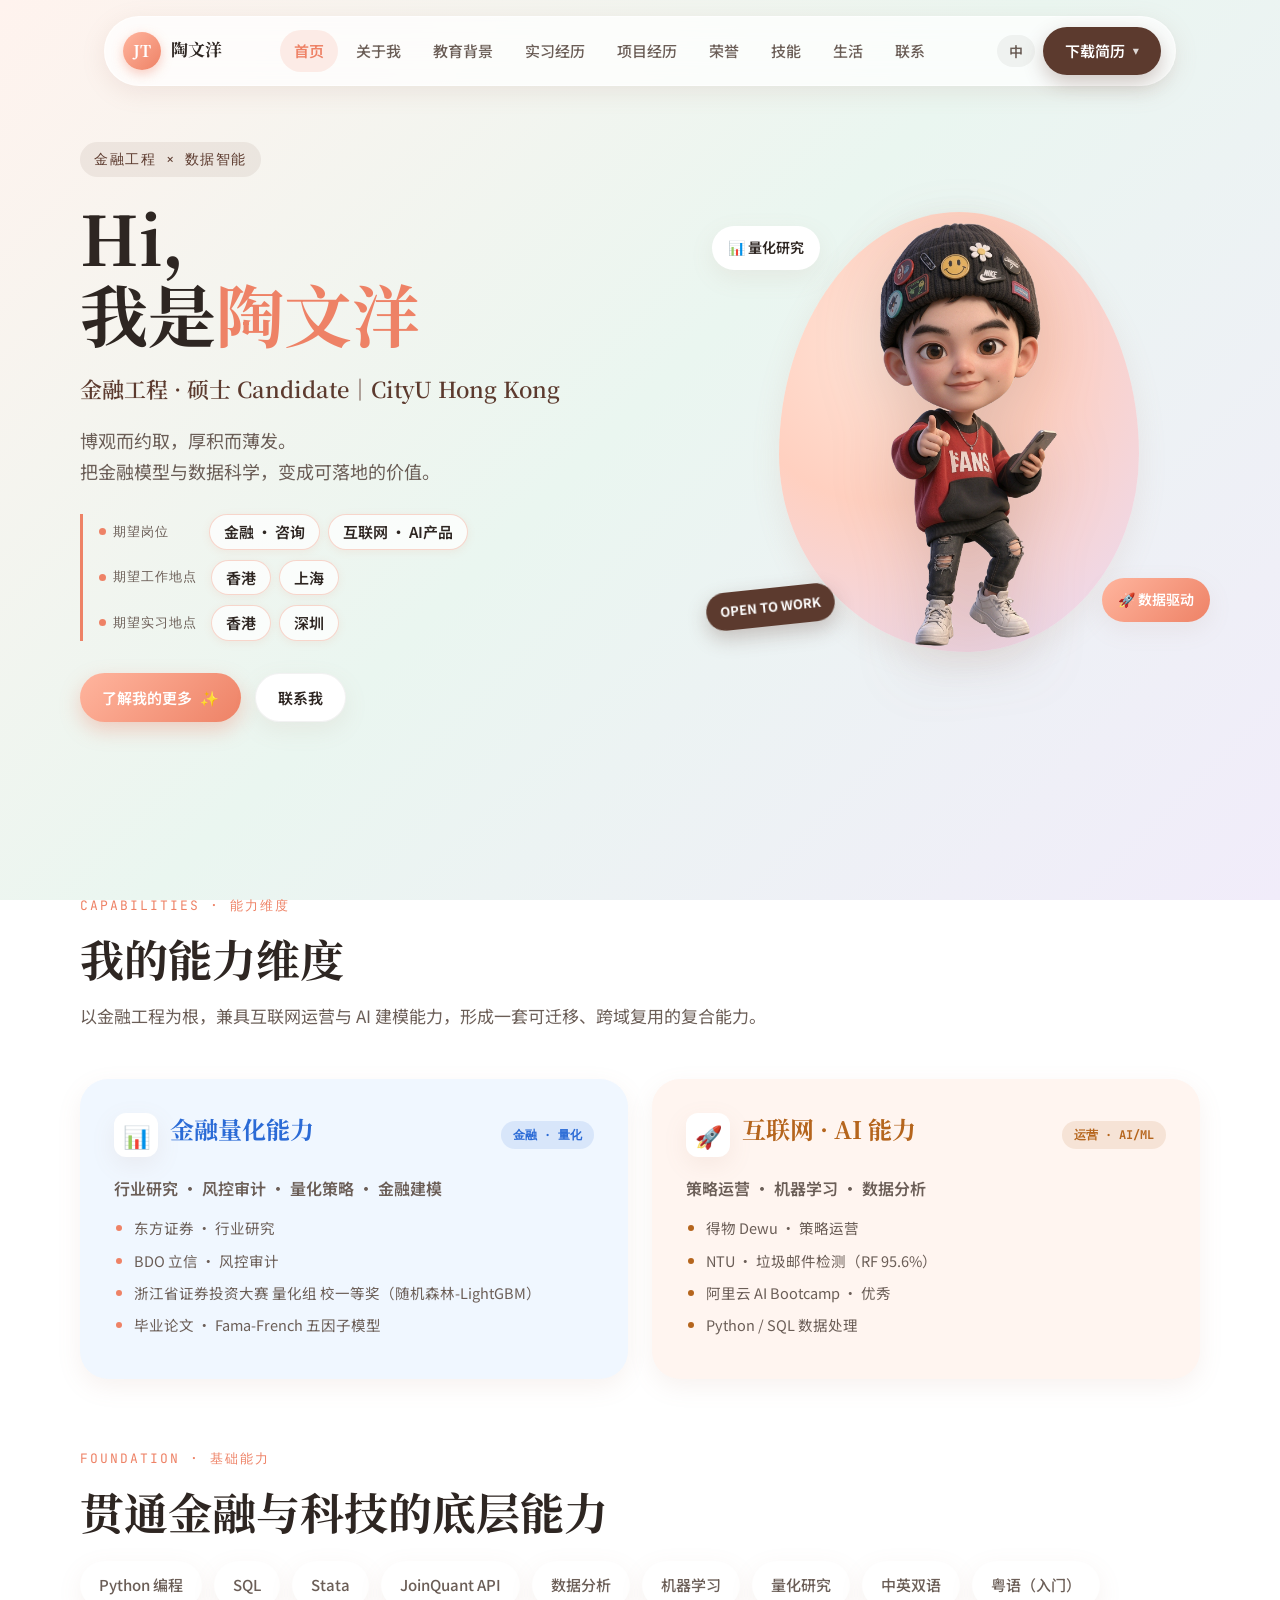
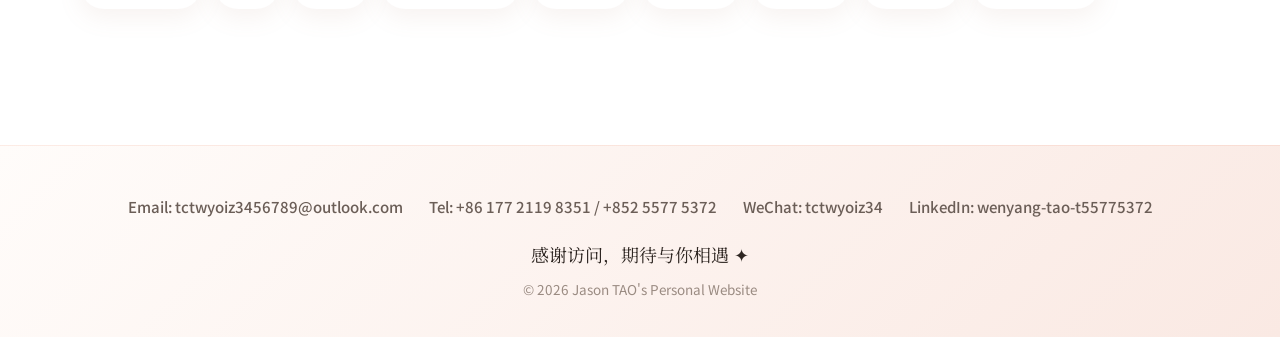
==== commit b1bfbe72: "Add files via upload" ====
--- a/index.html
+++ b/index.html
@@ -10,6 +10,16 @@
   <link rel="preconnect" href="https://fonts.gstatic.com" crossorigin data-page-node-id="OfeUR58mYa88HsqgcDB9MX" />
   <link href="https://fonts.googleapis.com/css2?family=Noto+Serif+SC:wght@500;700;900&family=Noto+Sans+SC:wght@400;500;700&family=JetBrains+Mono:wght@500;700&display=swap" rel="stylesheet" data-page-node-id="m3yijXS50ku7oP0UhLDVDu" />
   <link rel="stylesheet" href="css/style.css" data-page-node-id="I8Vbx2D0aiIJTwcYyL7A0w" />
+  <!-- 百度统计：在 https://tongji.baidu.com 后台「网站管理」获取站点 ID 后，替换下方 YOUR_BAIDU_TONGJI_ID -->
+  <script>
+    var _hmt = _hmt || [];
+    (function() {
+      var hm = document.createElement("script");
+      hm.src = "https://hm.baidu.com/hm.js?YOUR_BAIDU_TONGJI_ID";
+      var s = document.getElementsByTagName("script")[0];
+      s.parentNode.insertBefore(hm, s);
+    })();
+  </script>
 </head>
 <body data-page-node-id="hYBtbyQbdFGVHDDGsv6AEk">
 
--- a/css/style.css
+++ b/css/style.css
@@ -1094,3 +1094,64 @@
   width: auto; height: 240px; max-width: 420px; object-fit: contain;
   background: #fff; border: 1px solid var(--peach); border-radius: var(--r);
 }
+
+/* ===== 简历下载选择器弹窗（点击「下载简历」弹出 中/英 选择） ===== */
+.resume-modal {
+  position: fixed; inset: 0; z-index: 9999;
+  display: none; align-items: center; justify-content: center;
+  padding: 20px;
+}
+.resume-modal.open { display: flex; }
+.resume-modal__overlay {
+  position: absolute; inset: 0;
+  background: rgba(60, 38, 28, 0.38);
+  backdrop-filter: blur(6px);
+  -webkit-backdrop-filter: blur(6px);
+}
+.resume-modal__card {
+  position: relative; z-index: 1;
+  width: min(400px, 92vw);
+  background: #fffaf7;
+  border-radius: 24px;
+  padding: 30px 26px 26px;
+  box-shadow: 0 24px 60px rgba(92, 58, 46, 0.28);
+  text-align: center;
+  animation: resumePop .26s cubic-bezier(.2, .8, .25, 1);
+}
+@keyframes resumePop {
+  from { opacity: 0; transform: translateY(14px) scale(.97); }
+  to { opacity: 1; transform: none; }
+}
+.resume-modal__close {
+  position: absolute; top: 12px; right: 16px;
+  width: 32px; height: 32px; border: none; cursor: pointer;
+  background: transparent; color: #b08968; font-size: 24px; line-height: 1;
+  border-radius: 50%; transition: background .18s ease;
+}
+.resume-modal__close:hover { background: rgba(176, 137, 104, .14); }
+.resume-modal__title { margin: 0 0 6px; font-size: 20px; font-weight: 700; color: #5c3a2e; }
+.resume-modal__sub { margin: 0 0 22px; font-size: 13px; color: #a08a7d; }
+.resume-modal__opts { display: flex; flex-direction: column; gap: 12px; }
+.resume-opt {
+  display: flex; align-items: center; gap: 14px;
+  padding: 15px 18px; border-radius: 16px; text-decoration: none;
+  background: linear-gradient(135deg, #fff5f0, #ffe9df);
+  border: 1.5px solid #ffd8c7;
+  transition: transform .18s ease, box-shadow .18s ease, border-color .18s ease;
+  text-align: left;
+}
+.resume-opt:hover {
+  transform: translateY(-2px);
+  box-shadow: 0 12px 26px rgba(238, 130, 102, .26);
+  border-color: #ee8266;
+}
+.resume-opt__icon { font-size: 26px; line-height: 1; }
+.resume-opt__txt { display: flex; flex-direction: column; }
+.resume-opt__txt b { font-size: 16px; font-weight: 700; color: #5c3a2e; }
+.resume-opt__txt i { font-size: 12px; font-style: normal; color: #b08968; }
+/* 触发按钮下拉箭头提示（由 JS 给下载按钮加 .resume-trigger 类） */
+.resume-trigger::after { content: " ▾"; font-size: .82em; opacity: .8; }
+@media (prefers-reduced-motion: reduce) {
+  .resume-modal__card { animation: none; }
+  .resume-opt { transition: none; }
+}
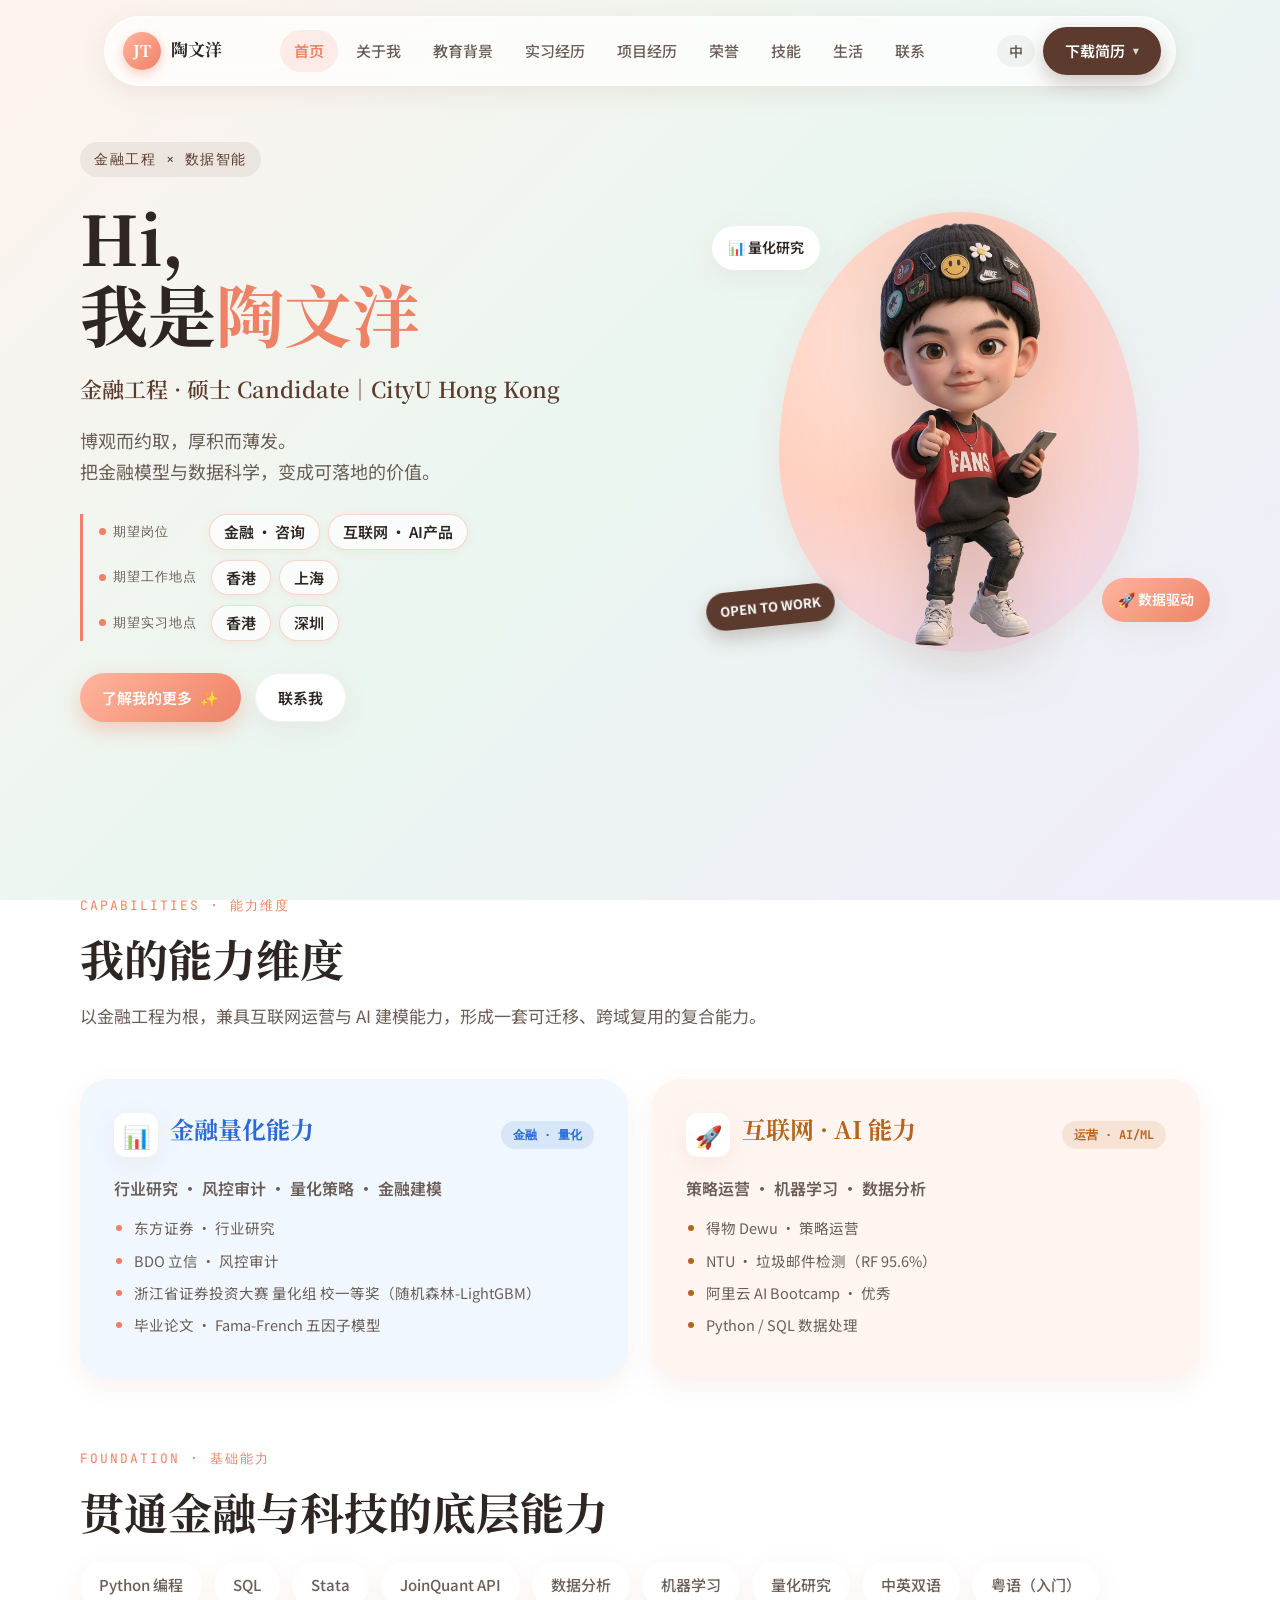
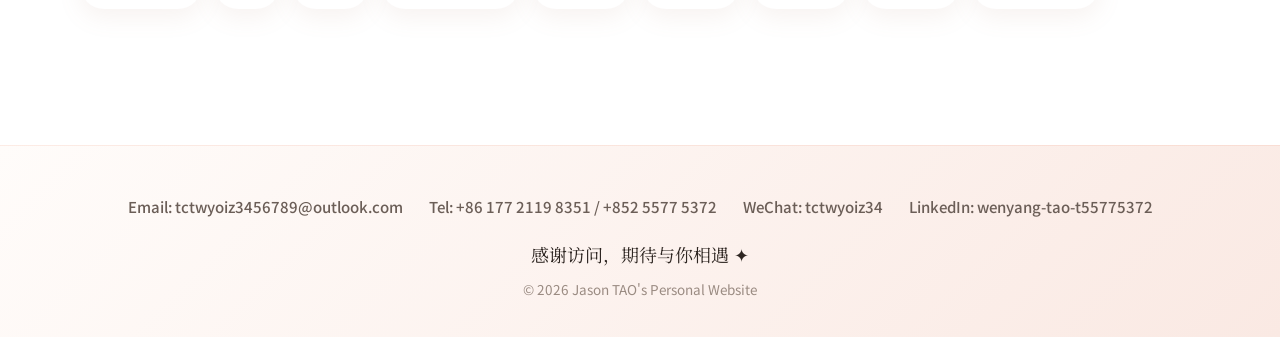
==== commit b0868652: "Add files via upload" ====
--- a/index.html
+++ b/index.html
@@ -10,12 +10,12 @@
   <link rel="preconnect" href="https://fonts.gstatic.com" crossorigin data-page-node-id="OfeUR58mYa88HsqgcDB9MX" />
   <link href="https://fonts.googleapis.com/css2?family=Noto+Serif+SC:wght@500;700;900&family=Noto+Sans+SC:wght@400;500;700&family=JetBrains+Mono:wght@500;700&display=swap" rel="stylesheet" data-page-node-id="m3yijXS50ku7oP0UhLDVDu" />
   <link rel="stylesheet" href="css/style.css" data-page-node-id="I8Vbx2D0aiIJTwcYyL7A0w" />
-  <!-- 百度统计：在 https://tongji.baidu.com 后台「网站管理」获取站点 ID 后，替换下方 YOUR_BAIDU_TONGJI_ID -->
+  <!-- 百度统计：在 https://tongji.baidu.com 后台「网站管理」获取站点 ID 后，替换下方 36034b7837ccd9b4adc5d0ca4b8df288 -->
   <script>
     var _hmt = _hmt || [];
     (function() {
       var hm = document.createElement("script");
-      hm.src = "https://hm.baidu.com/hm.js?YOUR_BAIDU_TONGJI_ID";
+      hm.src = "https://hm.baidu.com/hm.js?36034b7837ccd9b4adc5d0ca4b8df288";
       var s = document.getElementsByTagName("script")[0];
       s.parentNode.insertBefore(hm, s);
     })();
